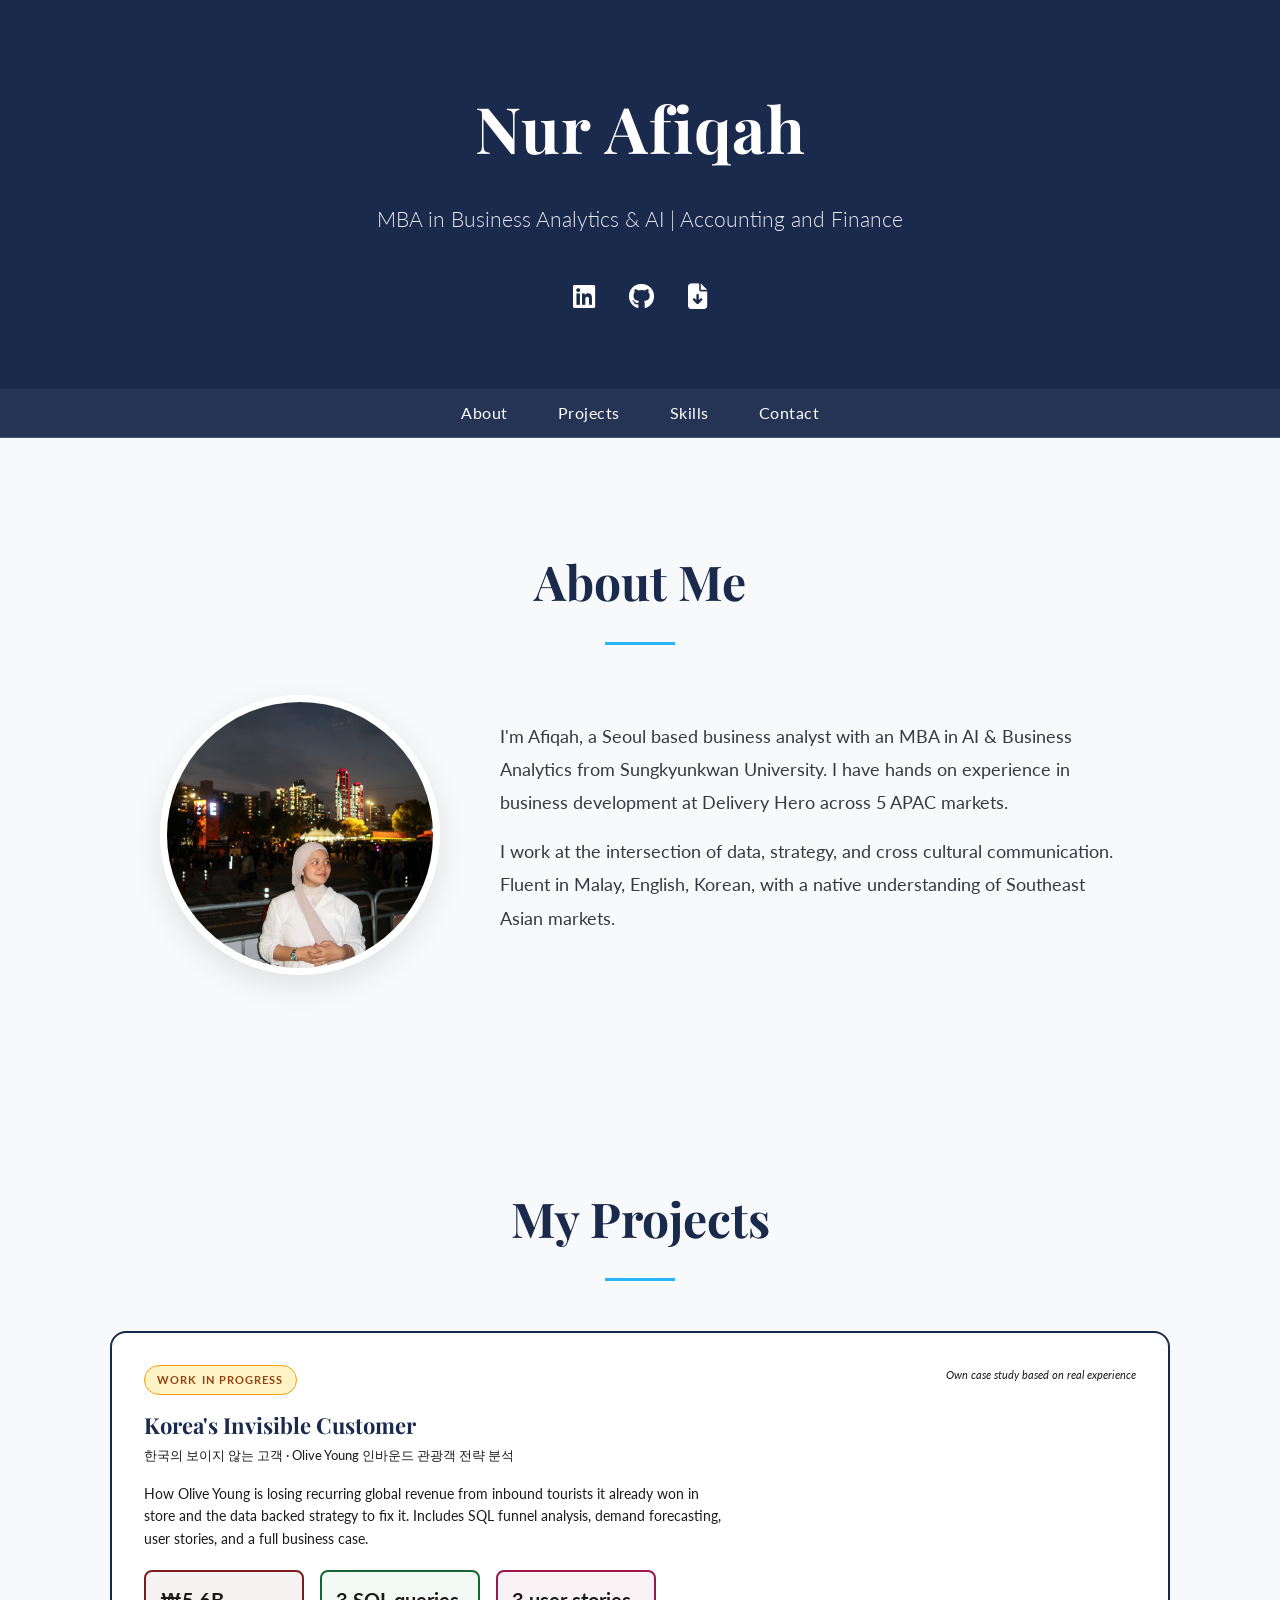
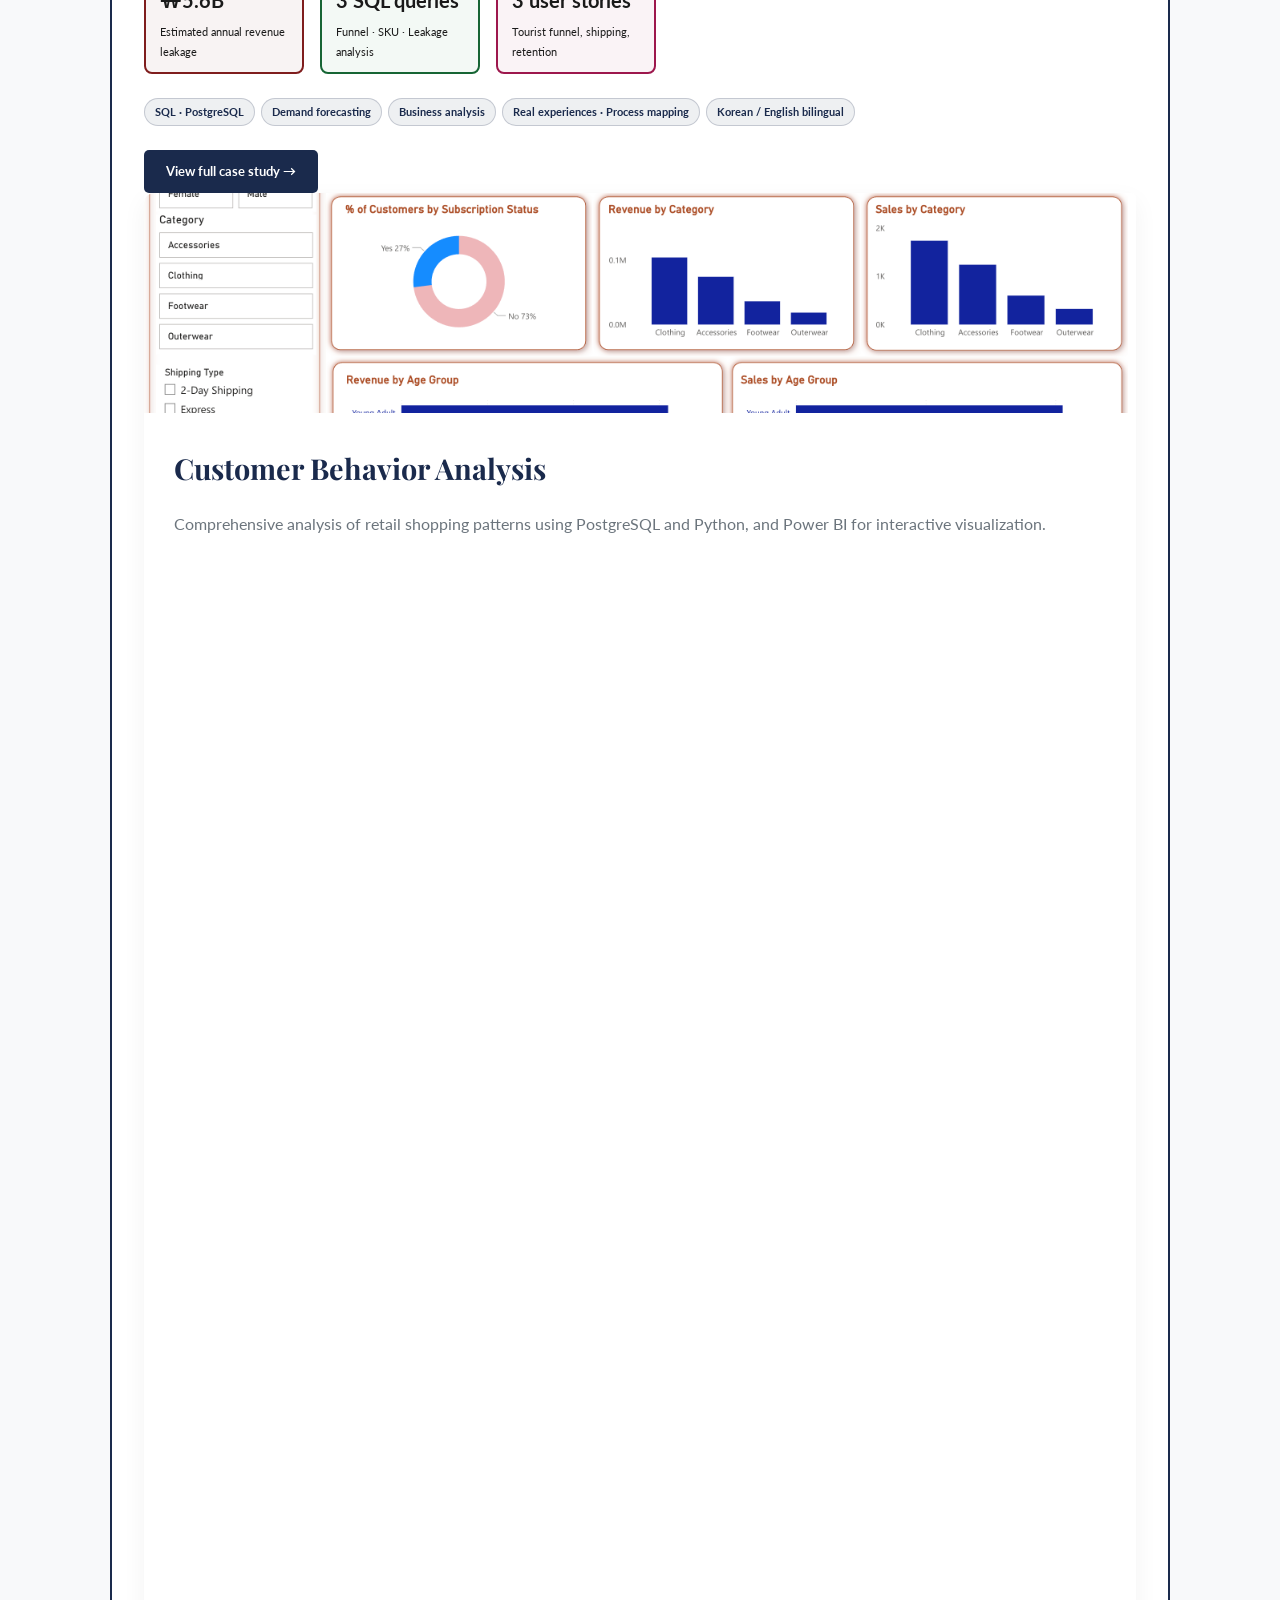
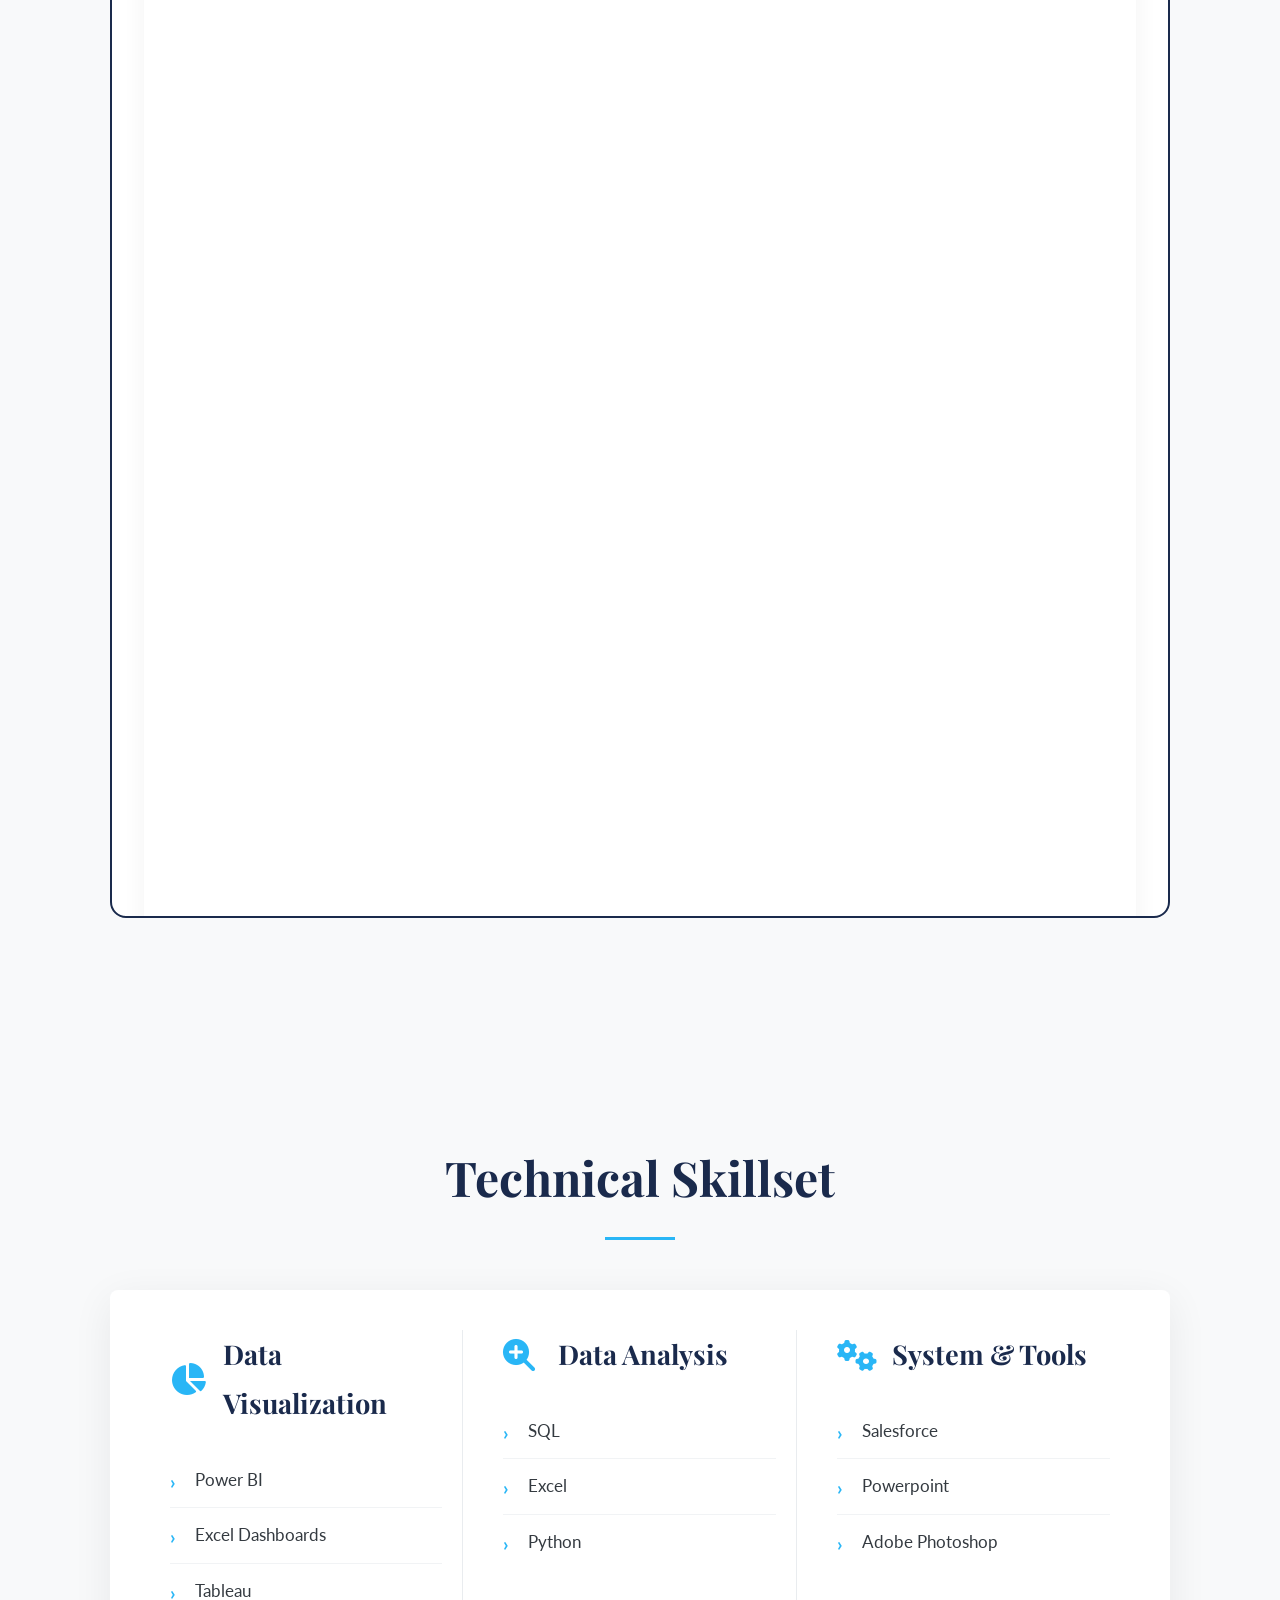
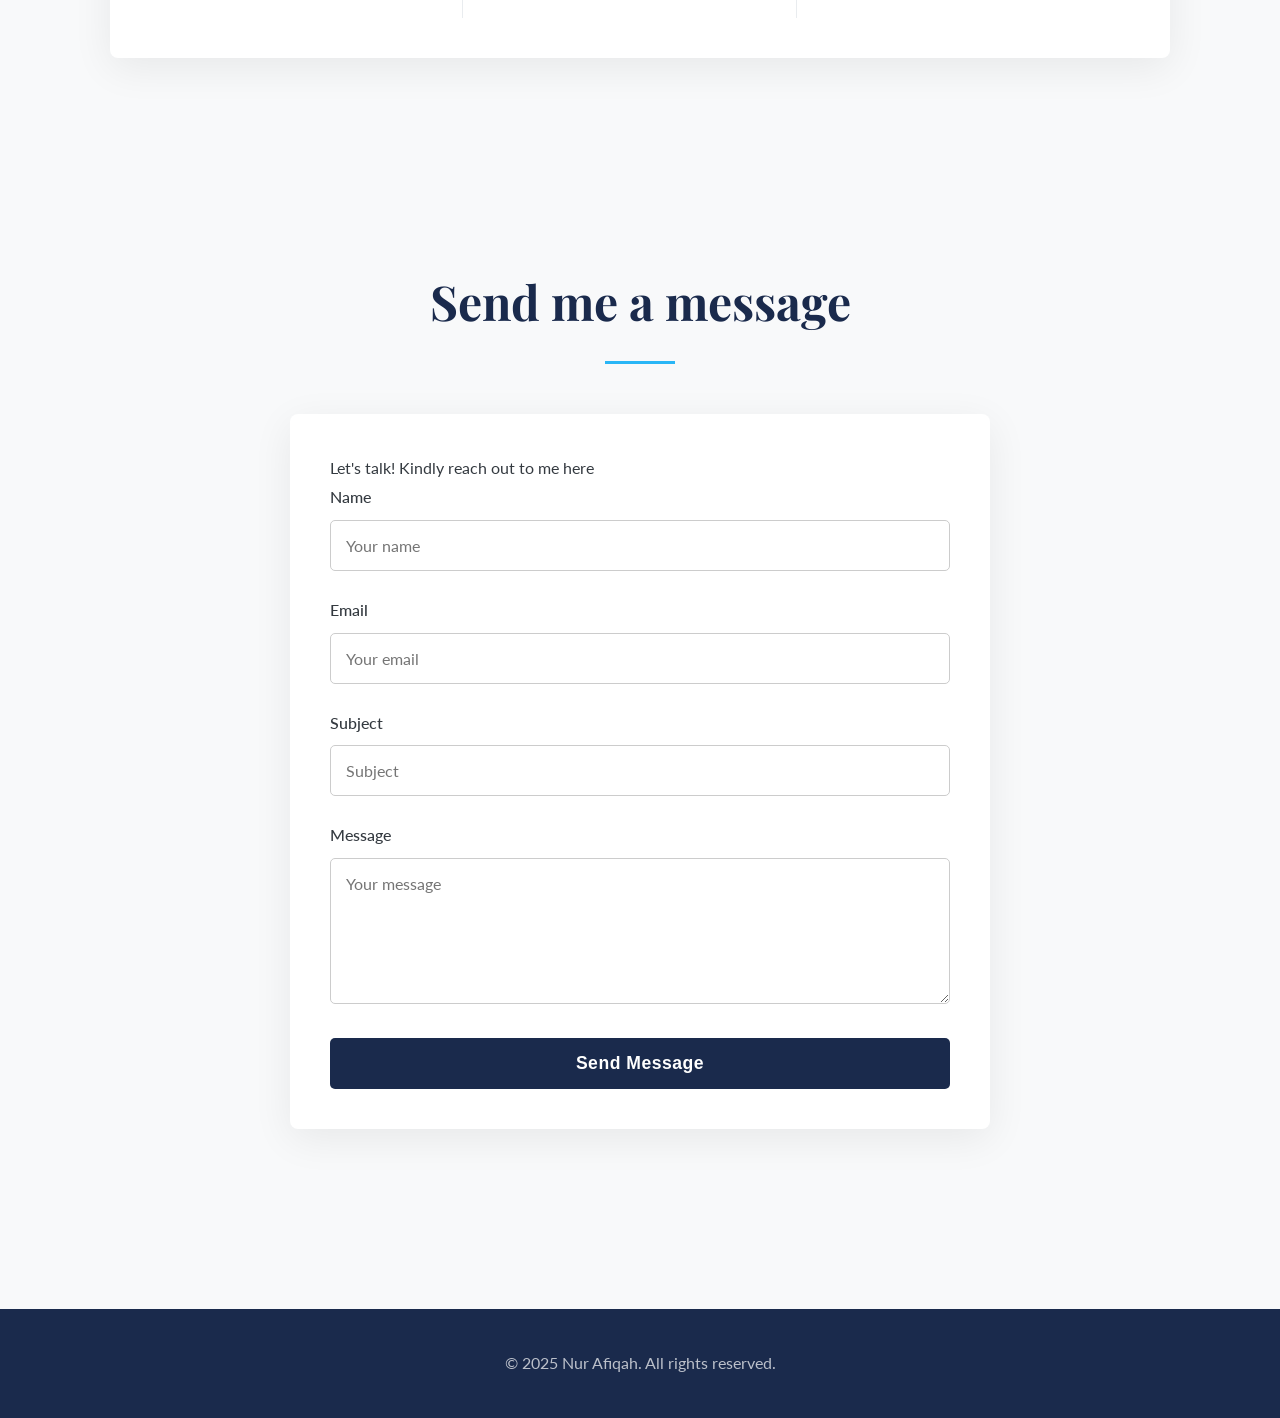
==== index.html @ 9fc5a175 "Update index.html" ====
<!DOCTYPE html>
<html lang="en">
<head>
    <meta charset="UTF-8">
    <meta name="viewport" content="width=device-width, initial-scale=1.0">
    
    <!--💡UPDATE: Change the title to your name-->
    <title>Nur Afiqah | Business Analytics & AI Portfolio </title>
      
    <!--💡UPDATE: Add your favicon here. You can generate one at realfavicongenerator.net-->
    <link rel="icon" type="image/png" href="/favicon-32x32.png">
    <link rel="apple-touch-icon" href="/favicon-32x32.png">

    
    <!-- Google Fonts for Elegant Typography -->
    <link rel="preconnect" href="https://fonts.googleapis.com">
    <link rel="preconnect" href="https://fonts.gstatic.com" crossorigin>
    <link href="https://fonts.googleapis.com/css2?family=Lato:wght@300;400;700&family=Playfair+Display:wght@500;700&display=swap" rel="stylesheet">
    
    <!-- Font Awesome for Icons -->
    <link rel="stylesheet" href="https://cdnjs.cloudflare.com/ajax/libs/font-awesome/6.4.2/css/all.min.css">
    
    <!-- Your Stylesheet -->
    <link rel="stylesheet" href="assets/css/style.css">
</head>
<body>

<!-- HEADER SECTION -->
<header>
    <div class="container">
        <!--💡UPDATE: Change to your name and title-->
        <h1>Nur Afiqah</h1>
        <p>MBA in Business Analytics & AI | Accounting and Finance </p>
        <div class="social-links">
            <!--💡UPDATE: Add your social media links and CV file-->
            <a href="https://www.linkedin.com/in/nurr-afiqahh/" target="_blank" title="LinkedIn"><i class="fab fa-linkedin"></i></a>
            <a href="https://github.com/nafiqahwork" target="_blank" title="GitHub"><i class="fab fa-github"></i></a>
            <a href="assets/Resume_Nur_Afiqah.pdf" download title="Download CV"><i class="fas fa-file-arrow-down"></i></a>
        </div>
    </div>
</header>

<!-- NAVIGATION -->
<nav>
    <div class="container">
        <ul>
            <li><a href="#about">About</a></li>
            <li><a href="#projects">Projects</a></li>
            <li><a href="#skills">Skills</a></li>
            <li><a href="#contact">Contact</a></li>
        </ul>
    </div>
</nav>

<!-- ABOUT SECTION -->
<section id="about" class="section">
    <div class="container">
        <h2>About Me</h2>
        <div class="about-content">
            <!--💡UPDATE: Change the image to your own profile photo in assets/images/-->
            <img src="assets/images/IMG_7593.JPG" alt="Nur Afiqah" class="profile-photo">
            <div class="about-text">
                <!--💡UPDATE: Write your own 'About Me' text here-->
                <p>I'm Afiqah, a Seoul based business analyst with an MBA in AI & Business Analytics from Sungkyunkwan University. I have hands on experience in business development at Delivery Hero across 5 APAC markets.</p>
<p style="margin-top:0.75rem">I work at the intersection of data, strategy, and cross cultural communication. Fluent in Malay, English, Korean, with a native understanding of Southeast Asian markets.</p>
            </div>
        </div>
    </div>
</section>

<!-- PROJECTS SECTION -->
<section id="projects" class="section">
    <div class="container">
        <h2>My Projects</h2>
        <div class="projects-grid">

      <!-- FEATURED CASE STUDY -->
<div style="grid-column:1/-1;background:#ffffff;border-radius:16px;padding:2rem;margin-bottom:1rem;border:2px solid #1A2A4C;position:relative;overflow:hidden">
  <div style="display:flex;align-items:flex-start;justify-content:space-between;margin-bottom:1rem;flex-wrap:wrap;gap:8px">
    <div style="display:inline-block;font-size:11px;font-weight:700;letter-spacing:.1em;color:#92400e;background:#fef3c7;border:1px solid #f59e0b;padding:4px 12px;border-radius:20px">WORK IN PROGRESS</div>
    <div style="font-size:11px;color:#1a1a1a;font-style:italic">Own case study based on real experience</div>
  </div>
  <h3 style="font-size:22px;font-weight:700;color:#1A2A4C;margin-bottom:4px;line-height:1.3;font-family:'Playfair Display',serif">Korea's Invisible Customer</h3>
  <p style="font-size:13px;color:#1a1a1a;margin-bottom:1rem">한국의 보이지 않는 고객 · Olive Young 인바운드 관광객 전략 분석</p>
  <p style="font-size:14px;color:#1a1a1a;line-height:1.6;margin-bottom:1.25rem;max-width:580px">How Olive Young is losing recurring global revenue from inbound tourists it already won in store and the data backed strategy to fix it. Includes SQL funnel analysis, demand forecasting, user stories, and a full business case.</p>
  <div style="display:grid;grid-template-columns:repeat(3,160px);gap:1rem;margin-bottom:1.5rem">
    <div style="border:2px solid #7f1d1d;border-radius:8px;padding:10px 14px;background:rgba(127,29,29,0.05)">
      <div style="font-size:20px;font-weight:700;color:#1a1a1a">₩5.6B</div>
      <div style="font-size:11px;color:#1a1a1a;margin-top:4px">Estimated annual revenue leakage</div>
    </div>
    <div style="border:2px solid #166534;border-radius:8px;padding:10px 14px;background:rgba(21,128,61,0.05)">
      <div style="font-size:20px;font-weight:700;color:#1a1a1a">3 SQL queries</div>
      <div style="font-size:11px;color:#1a1a1a;margin-top:4px">Funnel · SKU · Leakage analysis</div>
    </div>
    <div style="border:2px solid #9d174d;border-radius:8px;padding:10px 14px;background:rgba(157,23,77,0.05)">
      <div style="font-size:20px;font-weight:700;color:#1a1a1a">3 user stories</div>
      <div style="font-size:11px;color:#1a1a1a;margin-top:4px">Tourist funnel, shipping, retention</div>
    </div>
  </div>
  <div style="display:flex;flex-wrap:wrap;gap:6px;margin-bottom:1.5rem">
    <span style="font-size:11px;padding:3px 10px;border-radius:20px;background:rgba(26,42,76,.07);color:#1A2A4C;border:1px solid rgba(26,42,76,.2);font-weight:700">SQL · PostgreSQL</span>
    <span style="font-size:11px;padding:3px 10px;border-radius:20px;background:rgba(26,42,76,.07);color:#1A2A4C;border:1px solid rgba(26,42,76,.2);font-weight:700">Demand forecasting</span>
    <span style="font-size:11px;padding:3px 10px;border-radius:20px;background:rgba(26,42,76,.07);color:#1A2A4C;border:1px solid rgba(26,42,76,.2);font-weight:700">Business analysis</span>
    <span style="font-size:11px;padding:3px 10px;border-radius:20px;background:rgba(26,42,76,.07);color:#1A2A4C;border:1px solid rgba(26,42,76,.2);font-weight:700">Real experiences · Process mapping</span>
    <span style="font-size:11px;padding:3px 10px;border-radius:20px;background:rgba(26,42,76,.07);color:#1A2A4C;border:1px solid rgba(26,42,76,.2);font-weight:700">Korean / English bilingual</span>
  </div>
<a href="/oliveyoung" style="display:inline-flex;align-items:center;gap:6px;background:#1A2A4C;color:white;font-size:13px;font-weight:700;padding:10px 22px;border-radius:5px;text-decoration:none;font-family:'Lato',sans-serif;cursor:pointer;">View full case study →</a>
    <!-- END FEATURED CASE STUDY -->
    
            <!--💡UPDATE: Replace this with your own project. Add as many as you like!-->
            <!-- Project 1 -->
          <div class="project-card">
    <img src="assets/images/Customer Behavior Dashboard.png" alt="Customer Behavior Dashboard Preview">
    
    <div class="project-card-content">
        <h3>Customer Behavior Analysis</h3>
        <p>Comprehensive analysis of retail shopping patterns using PostgreSQL and Python, and Power BI for interactive visualization.</p>
        
        <div class="project-buttons">
            <a href="https://github.com/nafiqahwork/Understanding-Customer-Behaviour-.git" target="_blank" class="btn">Documentation</a>
            <a href="https://app.powerbi.com/view?r=eyJrIjoiOTI3MTNlYjQtZGI2My00OGU4LTllNTktOTM4MTkzZjEzNjhhIiwidCI6Ijg4ZDQ0NWU1LWU5YjAtNGNkMy04MTVmLTQwZjhhMzAwOWI0MiIsImMiOjEwfQ%3D%3D" target="_blank" class= "btn btn-secondary">View Dashboard</a>
        </div>
    </div>
</div>
            <!-- Project 2 -->
            <div class="project-card">
    <img src="assets/images/RenewableEnergy.png" alt="Renewable Energy Consumption Analysis Preview">
    
    <div class="project-card-content">
        <h3>Renewable Energy Consumption Analysis (USA)</h3>
        <p>(Power BI / Time-Series Analysis)</p>
        
        <div class="project-buttons">
            <a href="https://github.com/nafiqahwork/Renewable-Energy-Consumption.git" target="_blank" class="btn">Documentation</a>
            <a href="https://app.powerbi.com/view?r=eyJrIjoiMTJhY2FhN2QtOTc5ZC00ZGFmLWJhZTgtNDA0NjA2YTUwMmVkIiwidCI6Ijg4ZDQ0NWU1LWU5YjAtNGNkMy04MTVmLTQwZjhhMzAwOWI0MiIsImMiOjEwfQ%3D%3D" target="_blank" class= "btn btn-secondary">View Dashboard</a>
        </div>
    </div>
</div>
                
            <!-- Project 3 -->
             <div class="project-card">
                <!--💡UPDATE: Add a preview image of your project to assets/images/ -->
                <img src="assets/images/BF.png" alt="Project Business Forecasting Preview">
                <div class="project-card-content">
                    <h3>Demand Forecasting for Strategic Business Decisions</h3>
                    <p>(ARIMA/SARIMAX)</p>
                    <div class="project-buttons">
                        <!--💡UPDATE: Add link to your project's code/documentation on GitHub-->
                        <a href="https://github.com/nafiqahwork/Business-forecasting.git" target="_blank" class="btn">Documentation</a>
                        <!--💡UPDATE: Add link to your live dashboard (e.g., Power BI, Tableau Public)-->
                        <a href="https://drive.google.com/file/d/1JcSJyKmfzwOgvcyCx2N3O-W1TP7dUn0F/view?usp=share_link" target="_blank" class="btn btn-secondary">View Dashboard</a>
                    </div>
                </div>
            </div>

            <!-- Project 4 -->
            <div class="project-card">
                <img src="assets/images/AI ML Taxi.png" alt="Project AIML NYC Taxi Preview">
                <div class="project-card-content">
                    <h3>AI-Driven Congestion Pricing Analysis for NYC Taxi System</h3>
                    <p>Built machine learning models to analyze NYC taxi trip data and design dynamic congestion surcharge policies using Python, Scikit-learn, and clustering techniques</p>
                    <div class="project-buttons">
                        <a href="https://github.com/nafiqahwork/AI-solution-for-NYC-Taxi-Decision-Framework.git" target="_blank" class="btn">Documentation</a>
                        <a href="https://colab.research.google.com/drive/1_mfcKAX3jCiQFtGrkt9GJlKp9XXo-23o?usp=share_link" target="_blank" class="btn btn-secondary">View Dashboard</a>
                    </div>
                </div>
            </div>

            <!-- Project 5 -->
            <div class="project-card">
                <img src="assets/images/Global Transactions.png" alt="Project E-Commerce Transaction Preview">
                <div class="project-card-content">
                    <h3>Global E-Commerce Transaction Analysis</h3>
                    <p>Analyzed data to identify revenue leakage, sales trends, and product profitability using Python and SQL</p>
                    <div class="project-buttons">
                        <a href="https://github.com/nafiqahwork/Retail-Data-Project.git" target="_blank" class="btn">Documentation</a>
                        <a href="https://drive.google.com/file/d/13-FQVC4cneCCB56Gt06A6M1Y3qcCjPHU/view?usp=sharing" target="_blank" class="btn btn-secondary">View Dashboard</a>
                    </div>
                </div>
            </div>


                    </div> <!-- closes projects-grid -->
    </div> <!-- closes container -->
</section>


<!-- SKILLS SECTION -->
<section id="skills" class="section">
    <div class="container">
        <h2>Technical Skillset</h2>
        <div class="skills-table">
            
            <!--💡UPDATE: Customize your skills in each category-->
            <!-- Column 1: Data Visualization -->
            <div class="skill-column">
                <div class="skill-header">
                    <i class="fas fa-chart-pie"></i>
                    <h3>Data Visualization</h3>
                </div>
                <ul class="skill-list">
                    <li>Power BI</li>
                    <li>Excel Dashboards</li>
                    <li>Tableau</li>
                </ul>
            </div>

            <!-- Column 2: Data Analysis -->
            <div class="skill-column">
                <div class="skill-header">
                    <i class="fas fa-search-plus"></i>
                    <h3>Data Analysis</h3>
                </div>
                <ul class="skill-list">
                    <li>SQL</li>
                    <li>Excel</li>
                    <li>Python</li> 
              </ul>
            </div>

            <!-- Column 3: Data Modeling & ETL -->
            <div class="skill-column">
                <div class="skill-header">
                    <i class="fas fa-cogs"></i>
                    <h3>System & Tools</h3>
                </div>
                <ul class="skill-list">
                    <li>Salesforce</li>
                    <li>Powerpoint</li>
                    <li>Adobe Photoshop</li>
                </ul>
            </div>

        </div>
    </div>
</section>

<!-- CONTACT FORM SECTION -->
<section id="contact" class="section">
    <div class="container">
        <h2>Send me a message</h2>
        
        <!--💡UPDATE: Go to formsubmit.co and replace the email with your own-->
        <form action="https://formsubmit.co/your-email@example.com" method="POST" class="contact-form">
            <p> Let's talk! Kindly reach out to me here</p>

            <!-- Form Fields -->
            <div class="form-group">
                <label for="name">Name</label>
                <input type="text" name="name" id="name" placeholder="Your name" required>
            </div>
            <div class="form-group">
                <label for="email">Email</label>
                <input type="email" name="email" id="email" placeholder="Your email" required>
            </div>
            <div class="form-group">
                <label for="subject">Subject</label>
                <input type="text" name="subject" id="subject" placeholder="Subject" required>
            </div>
            <div class="form-group">
                <label for="message">Message</label>
                <textarea name="message" id="message" rows="6" placeholder="Your message" required></textarea>
            </div>
            
            <!-- Submit Button -->
            <button type="submit" class="btn">Send Message</button>

        </form>
    </div>
</section>

<!-- FOOTER -->
<footer>
    <div class="container">
        <!--💡UPDATE: Change the year and your name-->
        <p>&copy; 2025 Nur Afiqah. All rights reserved.</p>
    </div>
</footer>

<script src="assets/js/main.js"></script>

</body>
</html>
---- assets/css/style.css ----
/* --- 1. Variables (Modern Tech Palette) --- */
:root {
    /* This template uses a professional "Modern Tech" color scheme. */
    --primary-color: #1A2A4C;   /* Midnight Blue */
    --secondary-color: #3D5A80; /* Slate Blue */
    --accent-color: #29B6F6;    /* Vivid Sky Blue */

    /* --- Shared Variables (These usually don't need to change) --- */
    --light-bg-color: #F8F9FA;
    --white-color: #ffffff;
    --dark-text-color: #343A40;
    --light-text-color: #6c757d;
    --card-bg-color: #ffffff;
    
    /* Fonts */
    --font-heading: 'Playfair Display', serif;
    --font-body: 'Lato', sans-serif;
}

/* --- 2. Base & Reset Styles --- */
* {
    margin: 0;
    padding: 0;
    box-sizing: border-box;
}

html {
    scroll-behavior: smooth;
}

body {
    font-family: var(--font-body);
    font-weight: 400;
    line-height: 1.8;
    background-color: var(--light-bg-color);
    color: var(--dark-text-color);
}

.container {
    width: 90%;
    max-width: 1100px;
    margin: 0 auto;
    padding: 0 20px;
}

a {
    text-decoration: none;
    color: var(--accent-color);
    transition: all 0.3s ease-in-out;
}

a:hover {
    opacity: 0.8;
}

img {
    max-width: 100%;
    height: auto;
}

/* --- 3. Header --- */
header {
    background: var(--primary-color);
    color: var(--white-color);
    padding: 70px 0;
    text-align: center;
}

header h1 {
    font-family: var(--font-heading);
    font-size: 4rem;
    font-weight: 700;
    margin-bottom: 15px;
    letter-spacing: 1px;
}

header p {
    font-size: 1.3rem;
    font-weight: 300;
    opacity: 0.9;
    margin-bottom: 35px;
}

/* --- 3.5 Social Icons --- */
.social-links a {
    color: var(--white-color);
    font-size: 1.6rem;
    margin: 0 15px;
    transition: transform 0.3s ease, color 0.3s ease;
    display: inline-block;
}

.social-links a:hover {
    color: var(--accent-color);
    transform: translateY(-3px);
}

/* --- 4. Navigation --- */
nav {
    background-color: rgba(26, 42, 76, 0.95); /* Adjusted for new primary color */
    backdrop-filter: blur(5px);
    position: sticky;
    top: 0;
    z-index: 1000;
    border-bottom: 1px solid var(--secondary-color);
}

nav ul {
    display: flex;
    justify-content: center;
    list-style: none;
    padding: 10px 0;
}

nav ul li a {
    color: var(--white-color);
    font-weight: 400;
    padding: 15px 25px;
    font-size: 1rem;
    letter-spacing: 0.5px;
    position: relative;
}

nav ul li a::after {
    content: '';
    position: absolute;
    bottom: 10px;
    left: 50%;
    transform: translateX(-50%);
    width: 0;
    height: 2px;
    background-color: var(--accent-color);
    transition: width 0.4s ease;
}

nav ul li a:hover::after {
    width: 50%;
}

/* --- 5. Sections --- */
.section {
    padding: 100px 0;
}

.section h2 {
    text-align: center;
    font-family: var(--font-heading);
    font-size: 3rem;
    font-weight: 700;
    margin-bottom: 70px;
    position: relative;
    color: var(--primary-color);
}

.section h2::after {
    content: '';
    position: absolute;
    bottom: -20px;
    left: 50%;
    transform: translateX(-50%);
    width: 70px;
    height: 3px;
    background: var(--accent-color);
}

/* --- 5.1 About Section --- */
.about-content {
    display: flex;
    align-items: center;
    gap: 60px;
    max-width: 960px;
    margin: 0 auto;
    text-align: left;
}

.profile-photo {
    width: 280px;
    height: 280px;
    border-radius: 50%;
    object-fit: cover;
    border: 7px solid var(--white-color);
    box-shadow: 0 10px 30px rgba(0, 0, 0, 0.1);
}

.about-text {
    flex: 1;
}

.about-text p {
    font-size: 1.1rem;
    margin-bottom: 15px;
    line-height: 1.9;
}

/* --- 5.5 Project Cards --- */

.projects-grid {
    display: grid;
    grid-template-columns: repeat(auto-fit, minmax(340px, 1fr));
    gap: 40px;
    align-items: stretch; /* 🔥 KEY FIX */
}
.project-card {
    display: flex;
    flex-direction: column;
    height: 100%; /* 🔥 VERY IMPORTANT */
}
.project-card {
    background: var(--card-bg-color);
    border-radius: 5px;
    overflow: hidden;
    box-shadow: 0 8px 25px rgba(0, 0, 0, 0.05);
    transition: transform 0.4s ease, box-shadow 0.4s ease;
    display: flex;
    flex-direction: column;
}

.project-card:hover {
    transform: translateY(-12px);
    box-shadow: 0 20px 40px rgba(0, 0, 0, 0.1);
}

.project-card img {
    width: 100%;
    height: 220px;
    object-fit: cover;
    border-top-left-radius: 10px;
    border-top-right-radius: 10px;
}

.project-card-content {
    padding: 30px;
    flex-grow: 1;
    display: flex;
    flex-direction: column;
}

.project-card-content h3 {
    font-family: var(--font-heading);
    font-size: 1.8rem;
    margin-bottom: 15px;
    color: var(--primary-color);
}

.project-card-content p {
    color: var(--light-text-color);
    flex-grow: 1;
    margin-bottom: 20px; /* smaller, consistent spacing */
}

.project-buttons {
    display: flex;
    gap: 15px;
    margin-top: auto;
}

.project-buttons a {
    flex: 1;
    text-align: center;
}

.btn {
    display: inline-block;
    background: var(--primary-color);
    color: var(--white-color);
    padding: 12px 20px;
    border-radius: 5px;
    font-weight: 700;
    text-align: center;
    transition: all 0.3s ease;
    flex: 1;
    letter-spacing: 0.5px;
    border: 2px solid transparent;
}

.btn:hover {
    background: var(--accent-color);
    color: var(--white-color);
    transform: translateY(-2px);
}

.btn-secondary {
    background: transparent;
    color: var(--primary-color);
    border: 2px solid var(--primary-color);
}

.btn-secondary:hover {
    background: var(--primary-color);
    color: var(--white-color);
}


/* --- 6. Tabular Skills Section --- */
#skills .container {
    max-width: 1100px;
}

.skills-table {
    display: grid;
    grid-template-columns: repeat(3, 1fr);
    gap: 20px;
    margin-top: 50px;
    background-color: var(--card-bg-color);
    padding: 40px;
    border-radius: 8px;
    box-shadow: 0 10px 40px rgba(0, 0, 0, 0.07);
}

.skill-column {
    padding: 0 20px;
}

.skill-column:not(:last-child) {
    border-right: 1px solid #e9ecef;
}

.skill-header {
    display: flex;
    align-items: center;
    margin-bottom: 25px;
}

.skill-header i {
    font-size: 2rem;
    color: var(--accent-color);
    margin-right: 15px;
    width: 40px;
}

.skill-header h3 {
    font-family: var(--font-heading);
    font-size: 1.7rem;
    color: var(--primary-color);
}

.skill-list {
    list-style: none;
    padding-left: 0;
}

.skill-list li {
    padding: 12px 0;
    font-size: 1.05rem;
    color: var(--dark-text-color);
    border-bottom: 1px solid #f1f3f5;
    position: relative;
    padding-left: 25px;
}

.skill-list li::before {
    content: '›';
    position: absolute;
    left: 0;
    top: 12px;
    color: var(--accent-color);
    font-weight: 700;
    font-size: 1.2rem;
}

.skill-list li:last-child {
    border-bottom: none;
}

/* --- 7. Contact Form --- */
#contact .container {
    max-width: 800px;
}

.contact-form {
    max-width: 700px;
    margin: 0 auto;
    background: var(--card-bg-color);
    padding: 40px;
    border-radius: 8px;
    box-shadow: 0 10px 40px rgba(0, 0, 0, 0.07);
}

.form-group {
    margin-bottom: 25px;
}

.contact-form label {
    display: block;
    margin-bottom: 8px;
    font-weight: 500;
    font-size: 1rem;
    color: var(--dark-text-color);
}

.contact-form input,
.contact-form textarea {
    width: 100%;
    padding: 15px;
    border: 1px solid #ccc;
    border-radius: 5px;
    font-family: var(--font-body);
    font-size: 1rem;
    transition: border-color 0.3s ease, box-shadow 0.3s ease;
}

.contact-form input:focus,
.contact-form textarea:focus {
    outline: none;
    border-color: var(--accent-color);
    box-shadow: 0 0 0 3px rgba(41, 182, 246, 0.25); /* Adjusted for new accent color */
}

.contact-form button.btn {
    width: 100%;
    padding: 15px;
    font-size: 1.1rem;
    font-weight: 700;
    letter-spacing: 0.5px;
    border: none;
    cursor: pointer;
}

/* --- 8. Footer --- */
footer {
    background: var(--primary-color);
    color: var(--white-color);
    text-align: center;
    padding: 40px 0;
    margin-top: 80px;
}

footer p {
    opacity: 0.7;
}

/* --- 9. Responsive Design --- */
@media (max-width: 992px) {
    .skills-table {
        grid-template-columns: 1fr 1fr;
    }
    .skill-column:nth-child(2) {
        border-right: none;
    }
}

@media (max-width: 768px) {
    header h1 {
        font-size: 2.8rem;
    }
    
    .about-content {
        flex-direction: column;
        text-align: center;
    }

    #projects .container {
        padding: 0 5px; 
    }

    .projects-grid {
        grid-template-columns: repeat(2, 1fr);
    }

    .skills-table {
        grid-template-columns: 1fr;
        padding: 20px;
        gap: 40px;
    }

    .skill-column:not(:last-child) {
        border-right: none;
        border-bottom: 1px solid #e9ecef;
        padding-bottom: 30px;
    }
}

/* --- 10. Custom Dashboard Style --- */
.dashboard-embed {
    width: 100%;
    margin: 20px 0;
    border: 1px solid #e9ecef;
    border-radius: 8px;
    overflow: hidden; /* This keeps the corners rounded */
    box-shadow: inset 0 2px 4px rgba(0,0,0,0.05);
}

.dashboard-embed iframe {
    display: block; /* Removes tiny gaps at the bottom */
}
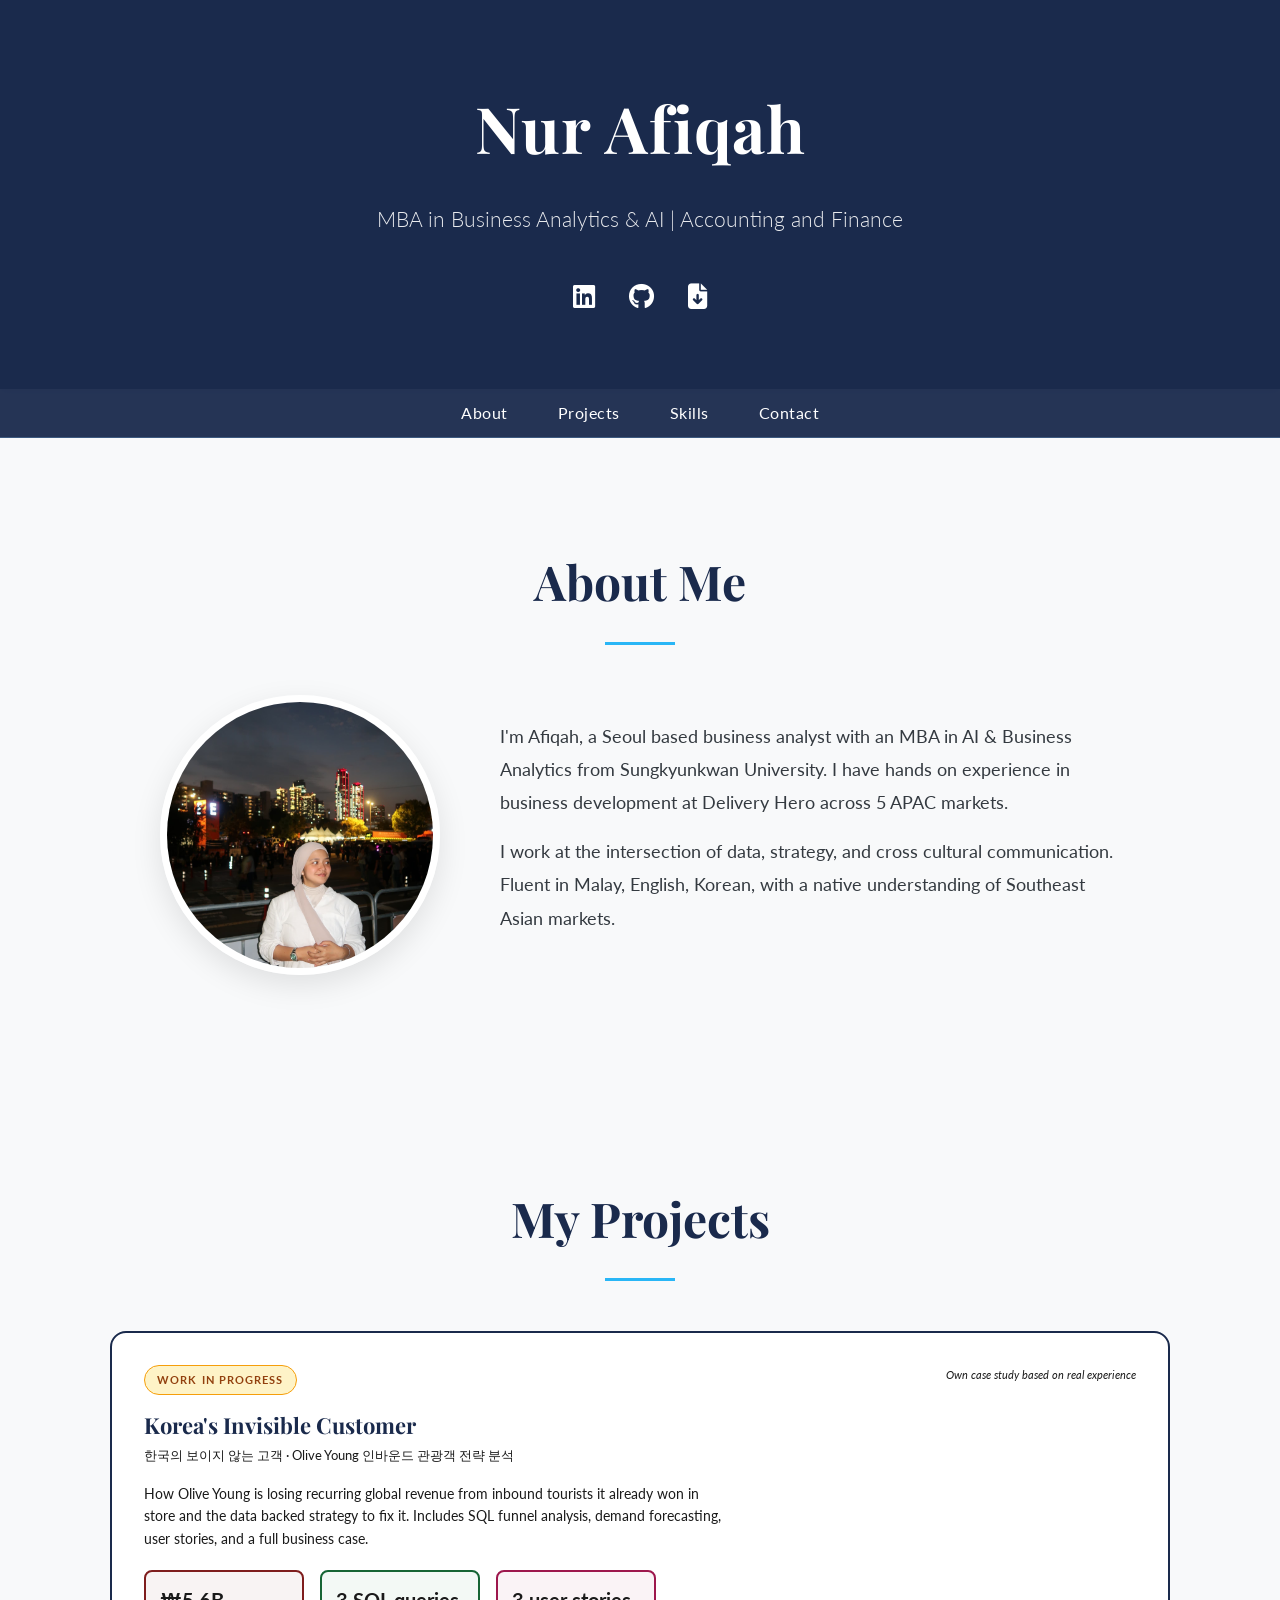
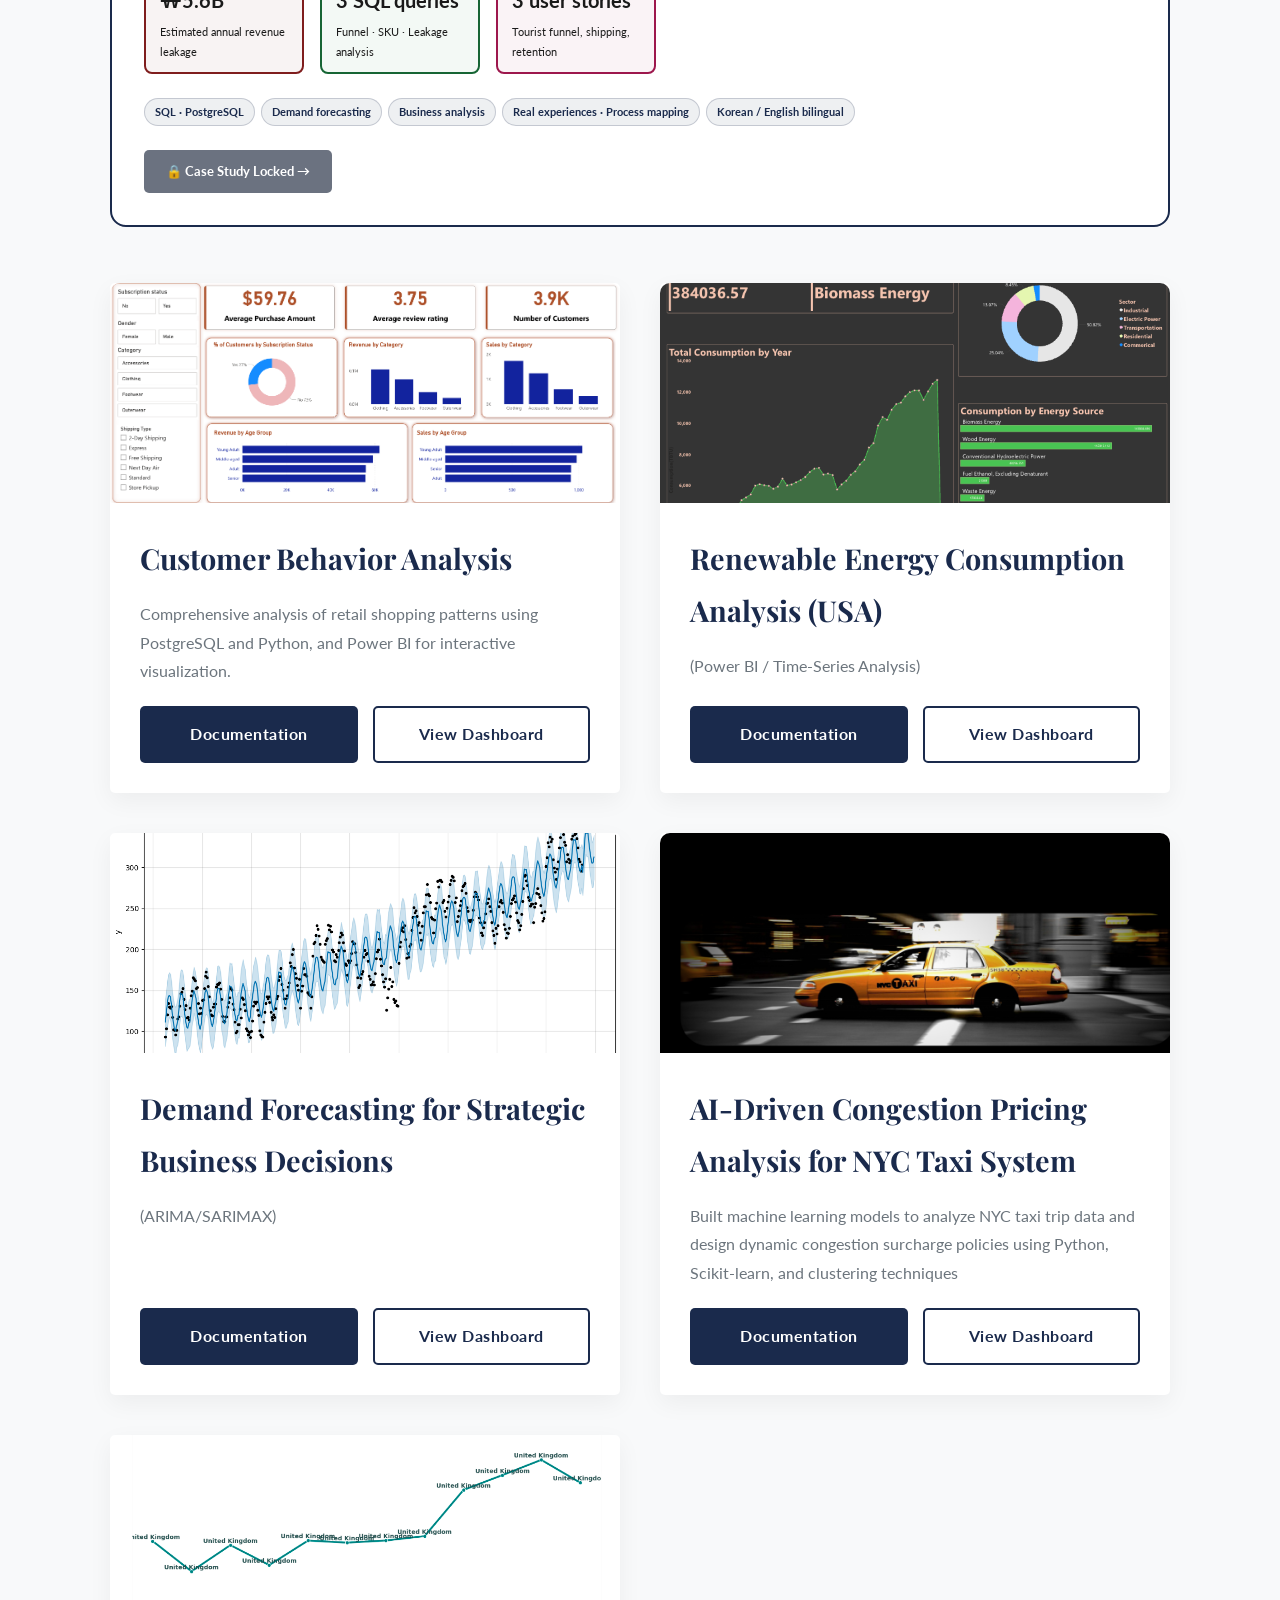
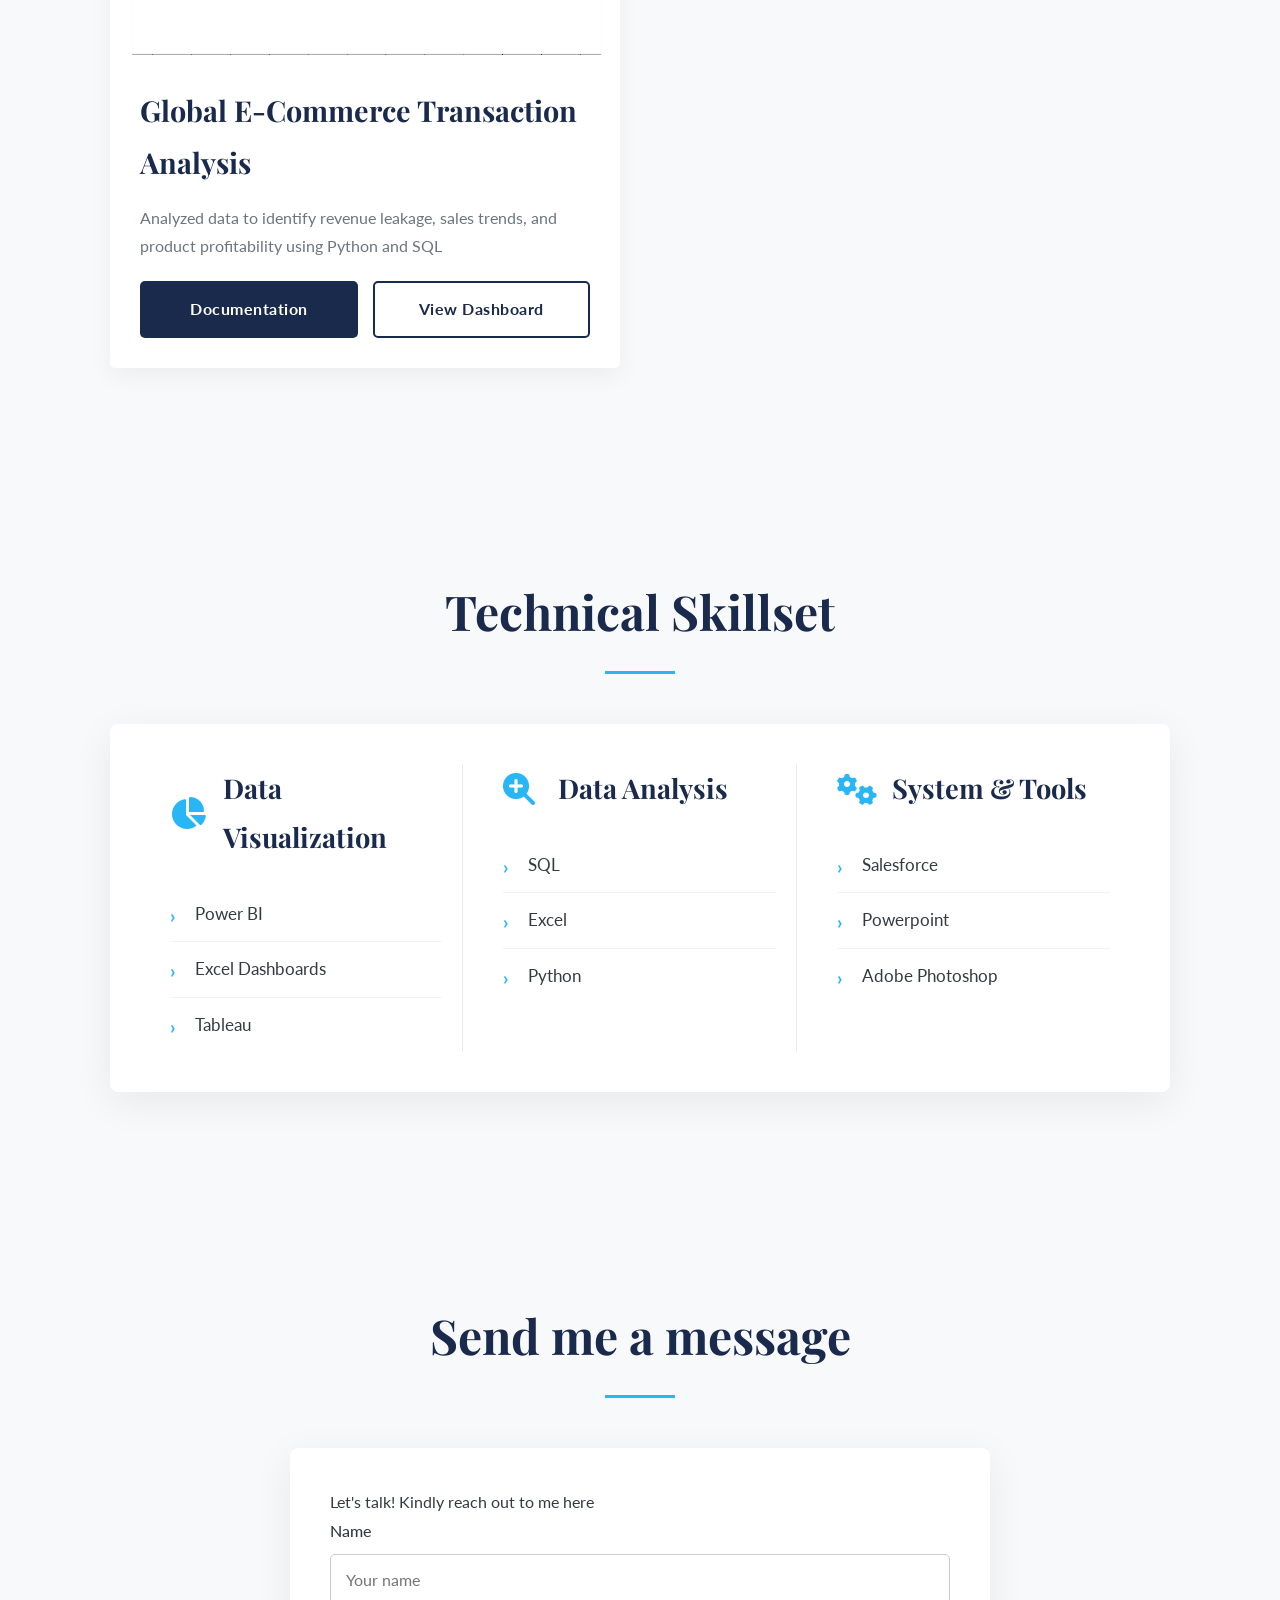
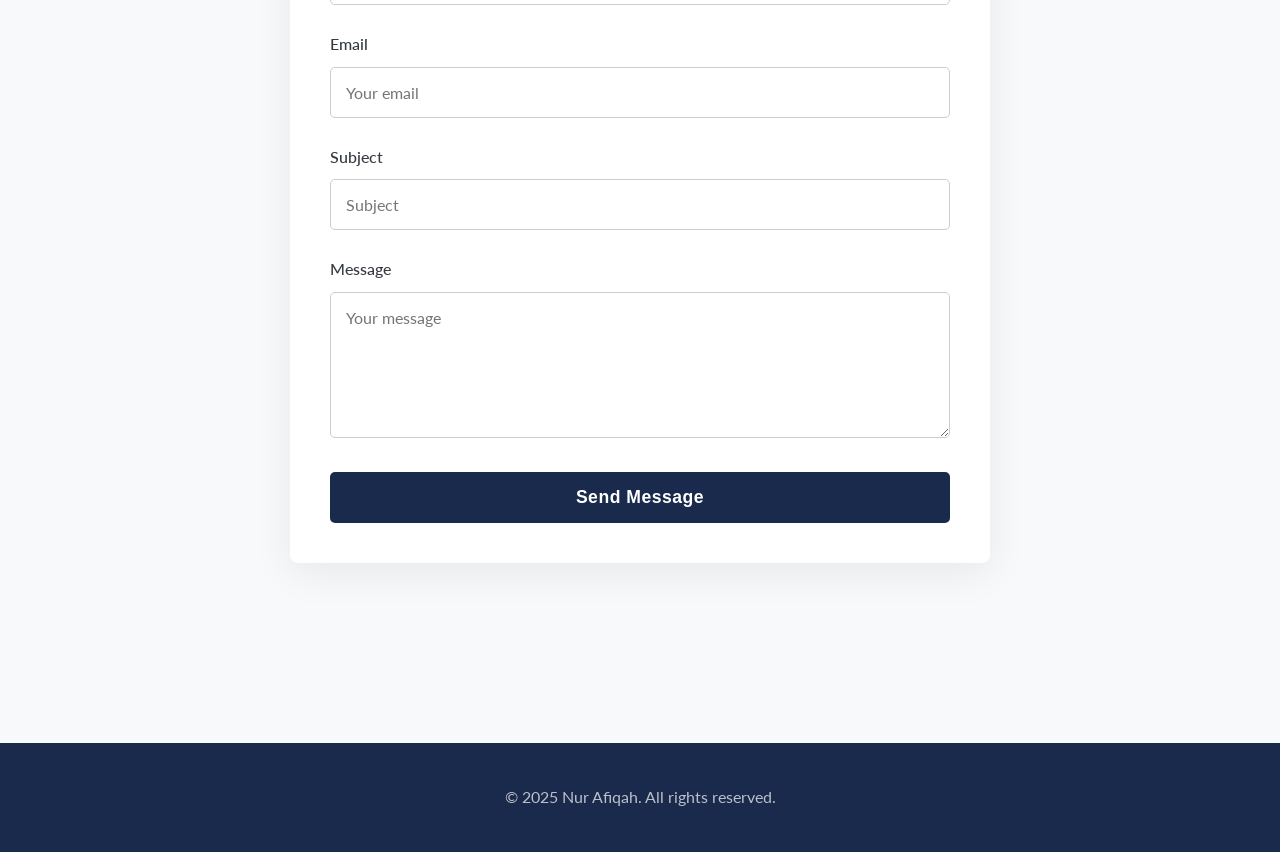
==== commit a7aaa841: "Update index.html" ====
--- a/index.html
+++ b/index.html
@@ -104,8 +104,8 @@
     <span style="font-size:11px;padding:3px 10px;border-radius:20px;background:rgba(26,42,76,.07);color:#1A2A4C;border:1px solid rgba(26,42,76,.2);font-weight:700">Real experiences · Process mapping</span>
     <span style="font-size:11px;padding:3px 10px;border-radius:20px;background:rgba(26,42,76,.07);color:#1A2A4C;border:1px solid rgba(26,42,76,.2);font-weight:700">Korean / English bilingual</span>
   </div>
-<a href="/oliveyoung" style="display:inline-flex;align-items:center;gap:6px;background:#1A2A4C;color:white;font-size:13px;font-weight:700;padding:10px 22px;border-radius:5px;text-decoration:none;font-family:'Lato',sans-serif;cursor:pointer;">View full case study →</a>
-    <!-- END FEATURED CASE STUDY -->
+<a href="javascript:void(0);" style="display:inline-flex;align-items:center;gap:6px;background:#6B7280;color:white;font-size:13px;font-weight:700;padding:10px 22px;border-radius:5px;text-decoration:none;font-family:'Lato',sans-serif;cursor:not-allowed;" title="Case study locked while work is in progress">🔒 Case Study Locked →</a></div>
+<!-- END FEATURED CASE STUDY -->   
     
             <!--💡UPDATE: Replace this with your own project. Add as many as you like!-->
             <!-- Project 1 -->
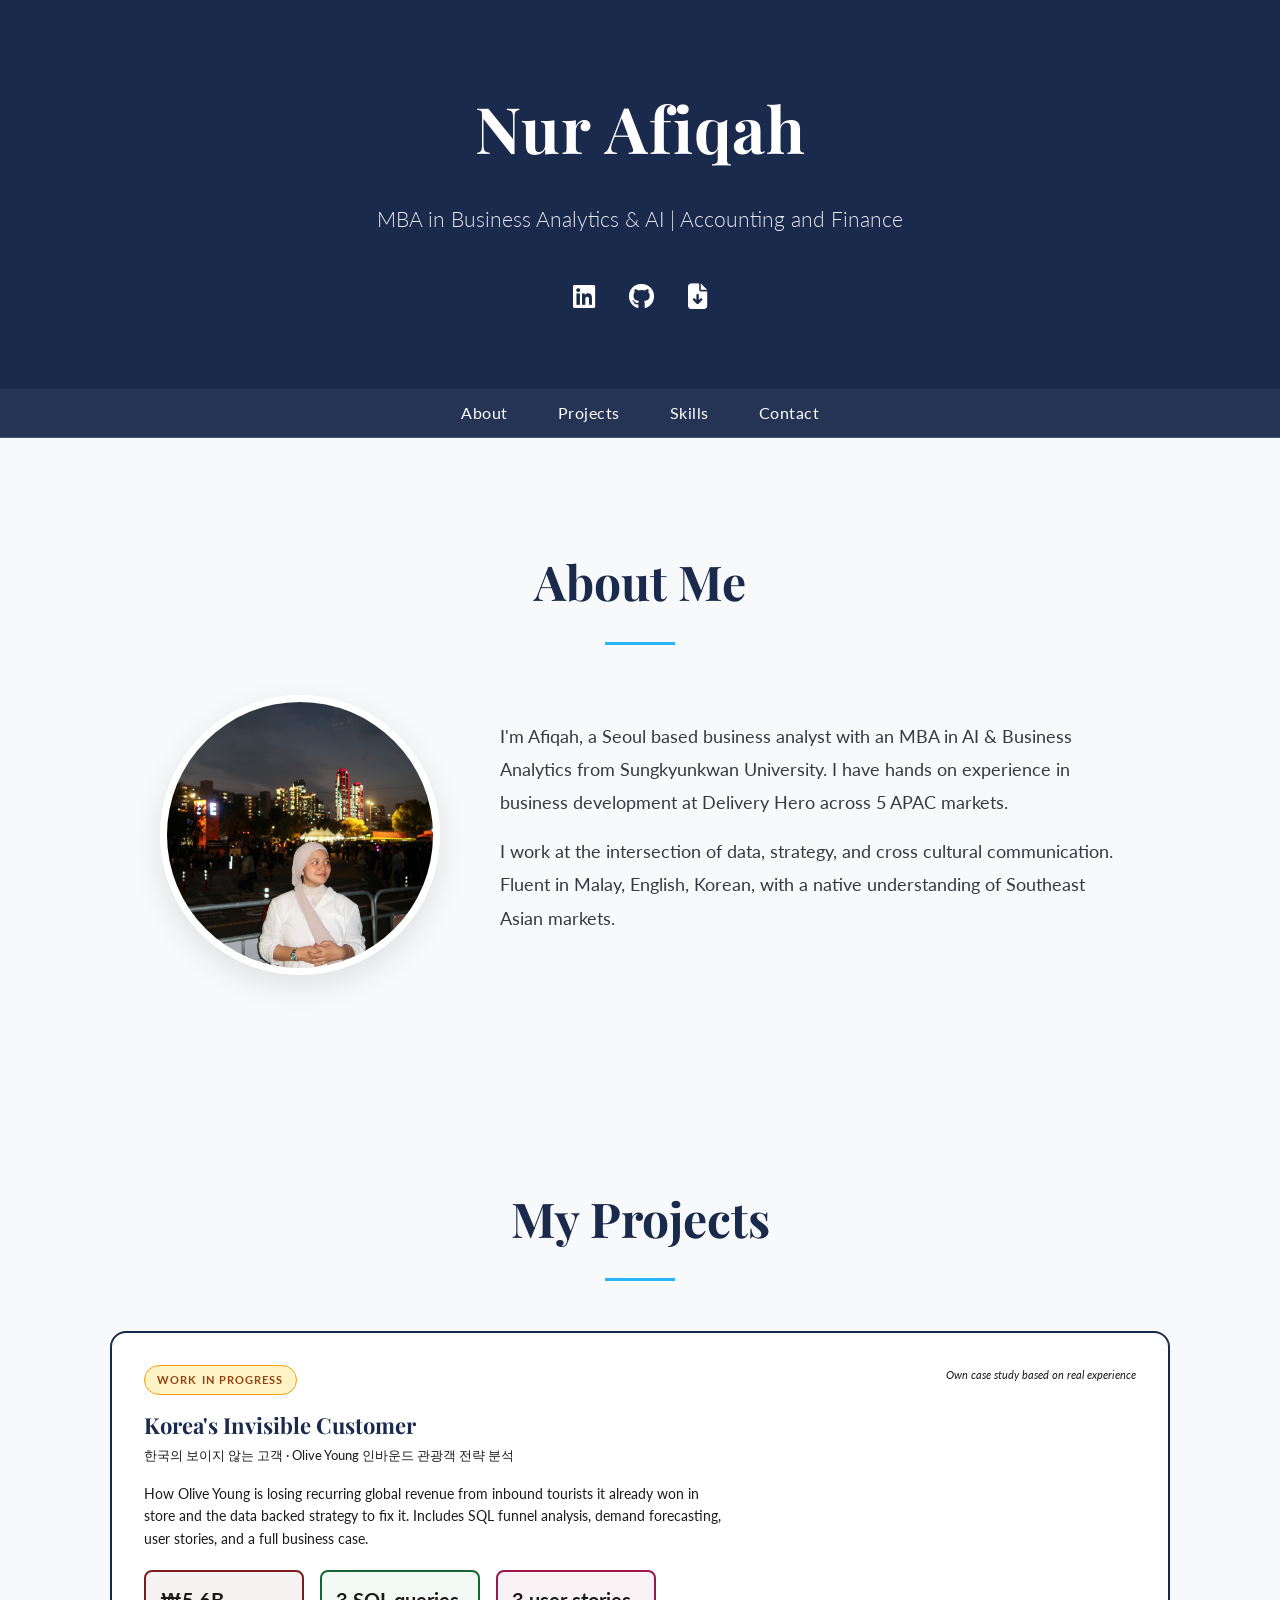
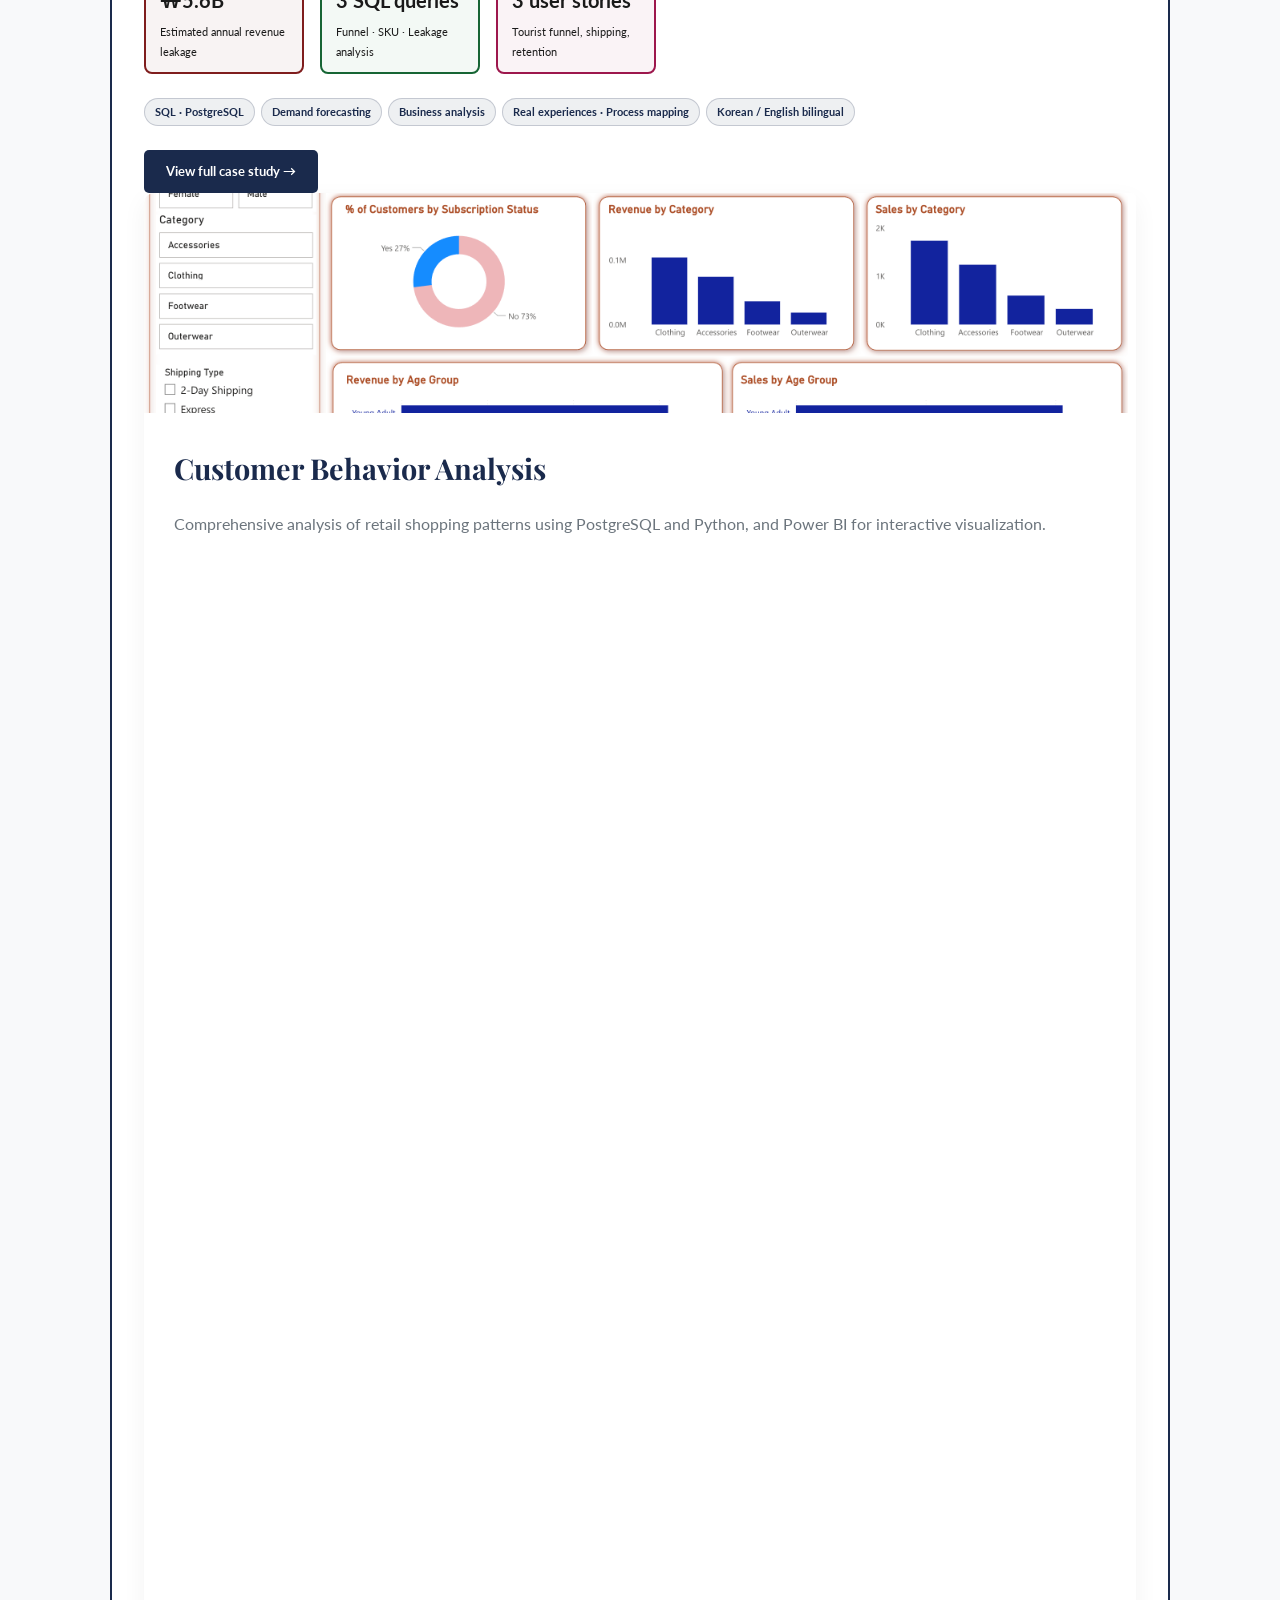
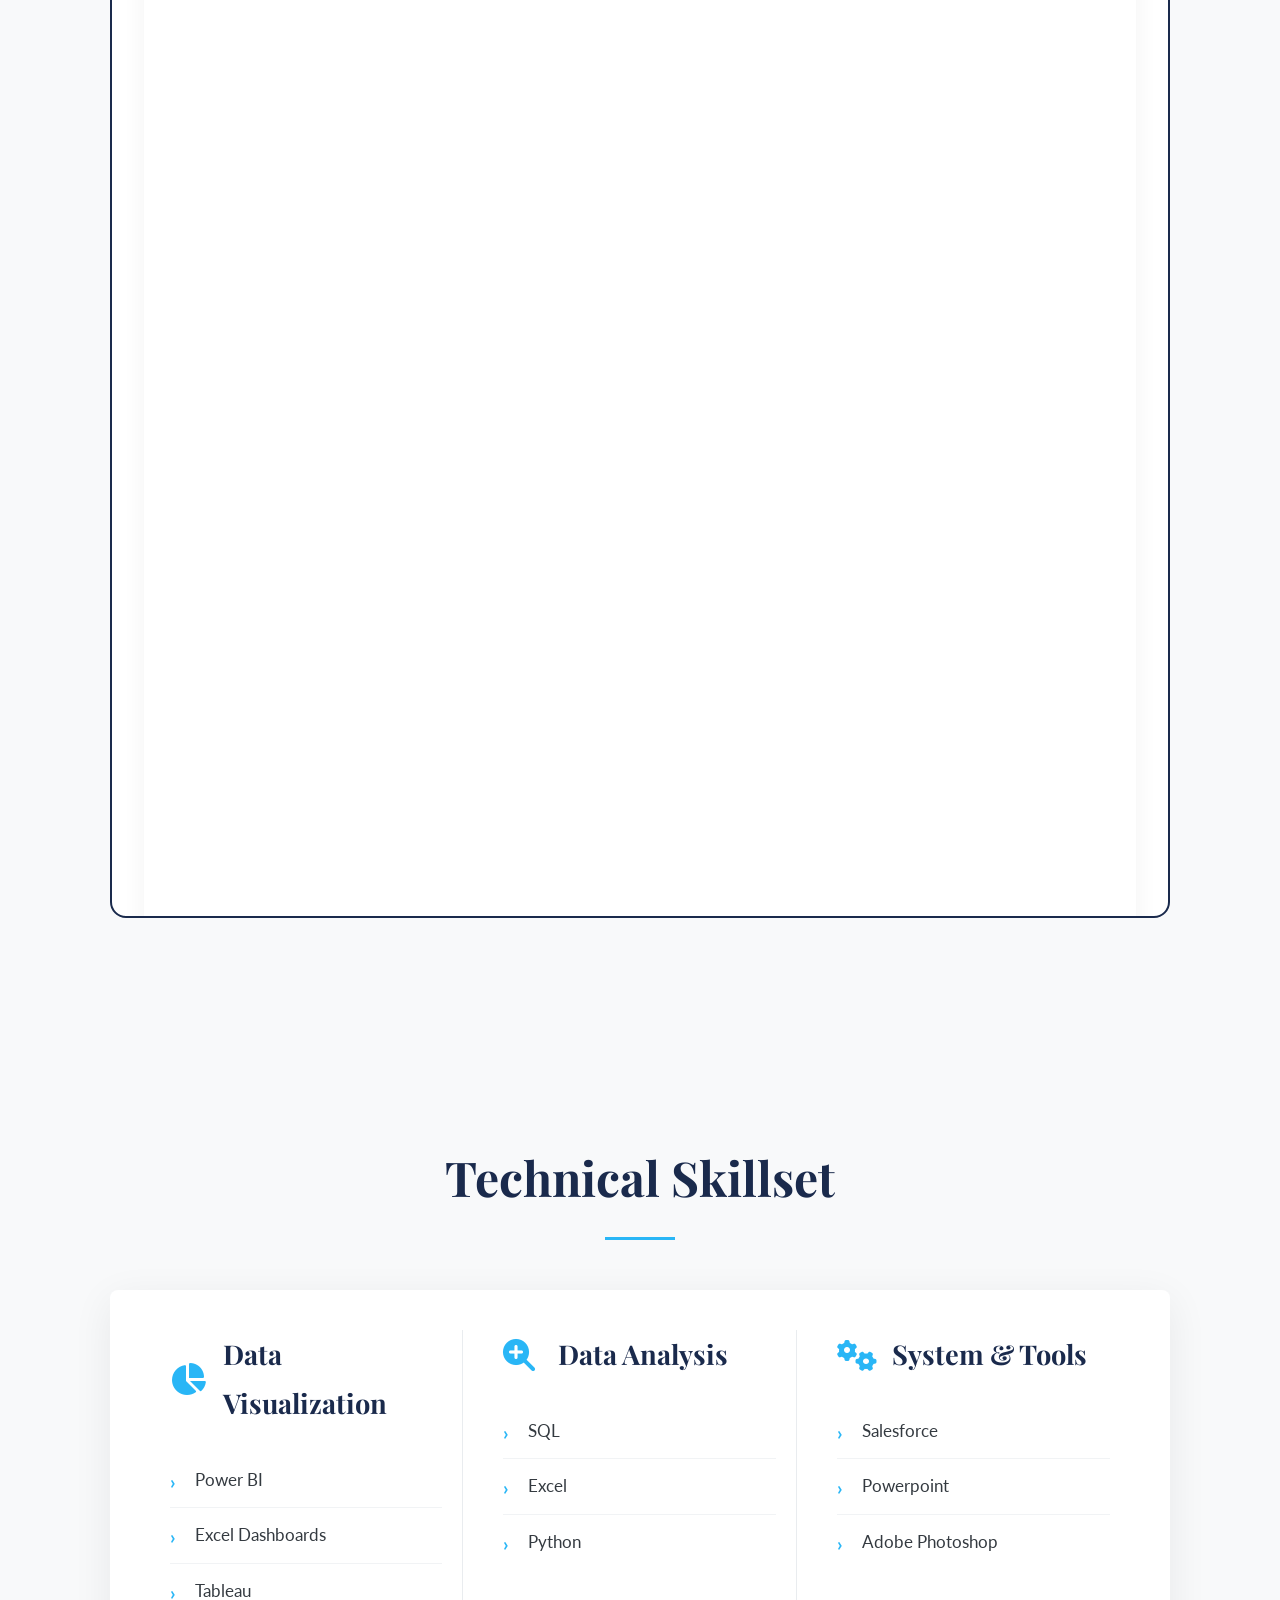
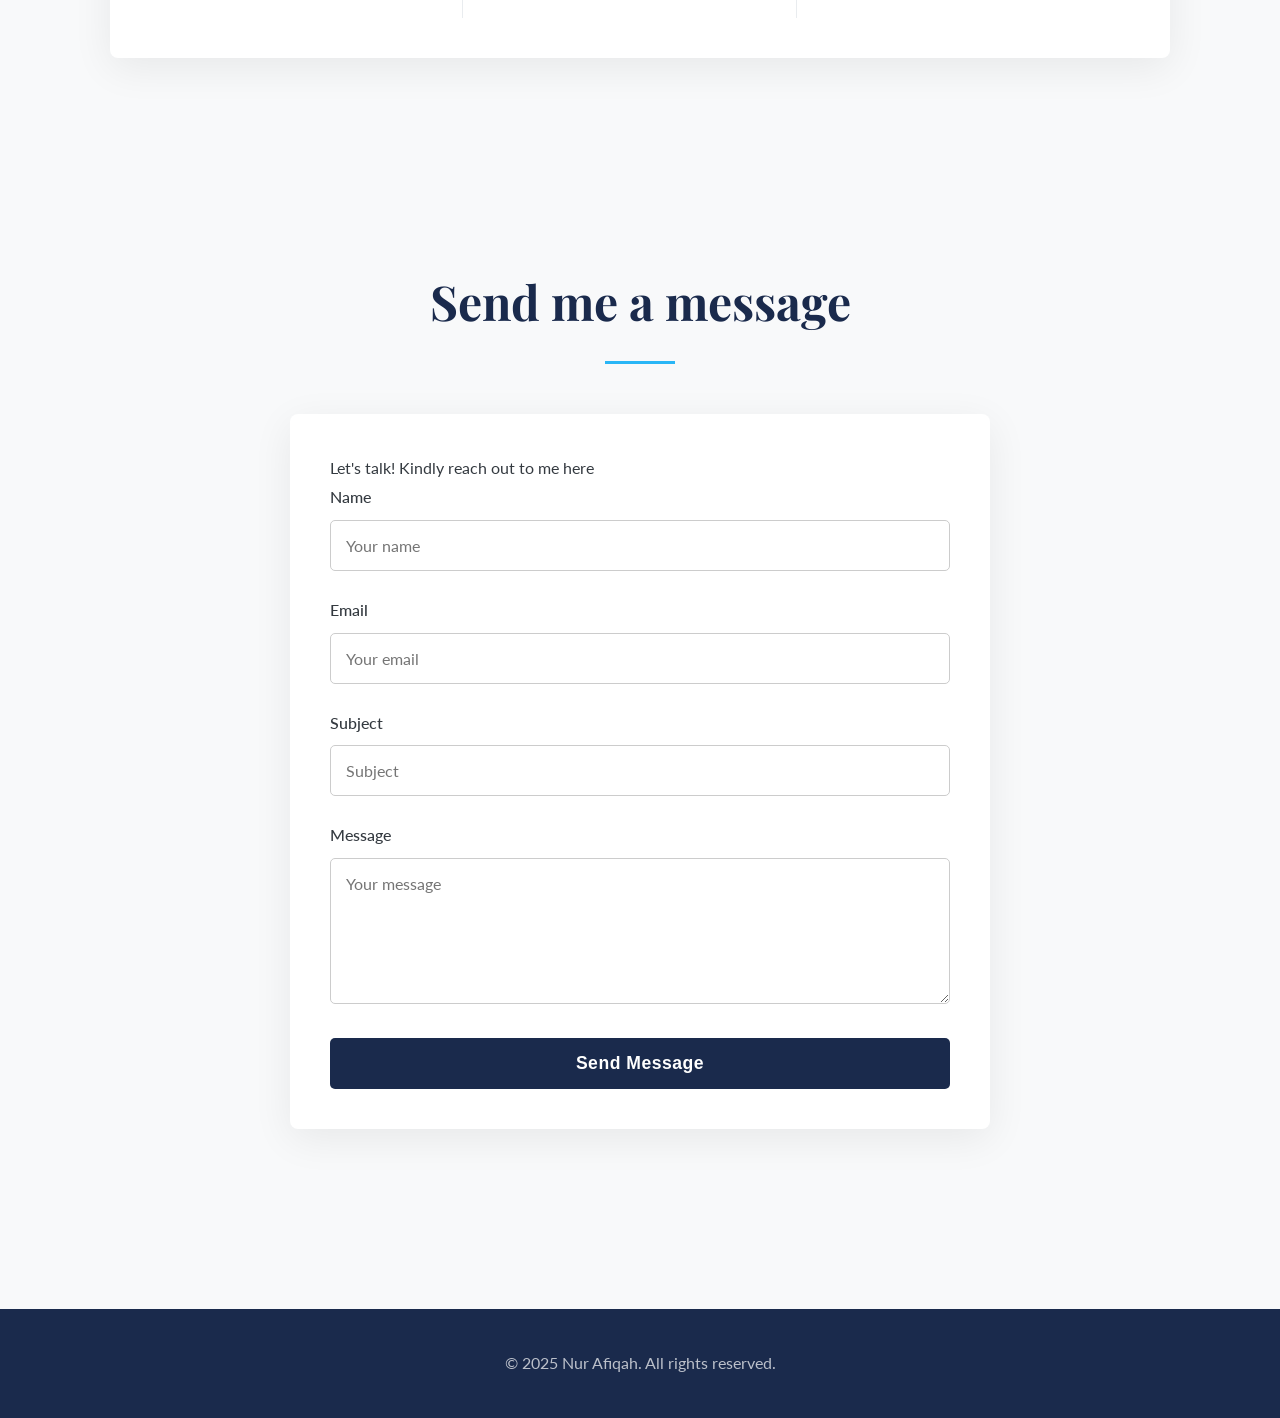
==== commit c257b729: "Update index.html" ====
--- a/index.html
+++ b/index.html
@@ -104,8 +104,8 @@
     <span style="font-size:11px;padding:3px 10px;border-radius:20px;background:rgba(26,42,76,.07);color:#1A2A4C;border:1px solid rgba(26,42,76,.2);font-weight:700">Real experiences · Process mapping</span>
     <span style="font-size:11px;padding:3px 10px;border-radius:20px;background:rgba(26,42,76,.07);color:#1A2A4C;border:1px solid rgba(26,42,76,.2);font-weight:700">Korean / English bilingual</span>
   </div>
-<a href="javascript:void(0);" style="display:inline-flex;align-items:center;gap:6px;background:#6B7280;color:white;font-size:13px;font-weight:700;padding:10px 22px;border-radius:5px;text-decoration:none;font-family:'Lato',sans-serif;cursor:not-allowed;" title="Case study locked while work is in progress">🔒 Case Study Locked →</a></div>
-<!-- END FEATURED CASE STUDY -->   
+<a href="/oliveyoung" style="display:inline-flex;align-items:center;gap:6px;background:#1A2A4C;color:white;font-size:13px;font-weight:700;padding:10px 22px;border-radius:5px;text-decoration:none;font-family:'Lato',sans-serif;">View full case study →</a>
+    <!-- END FEATURED CASE STUDY -->   
     
             <!--💡UPDATE: Replace this with your own project. Add as many as you like!-->
             <!-- Project 1 -->
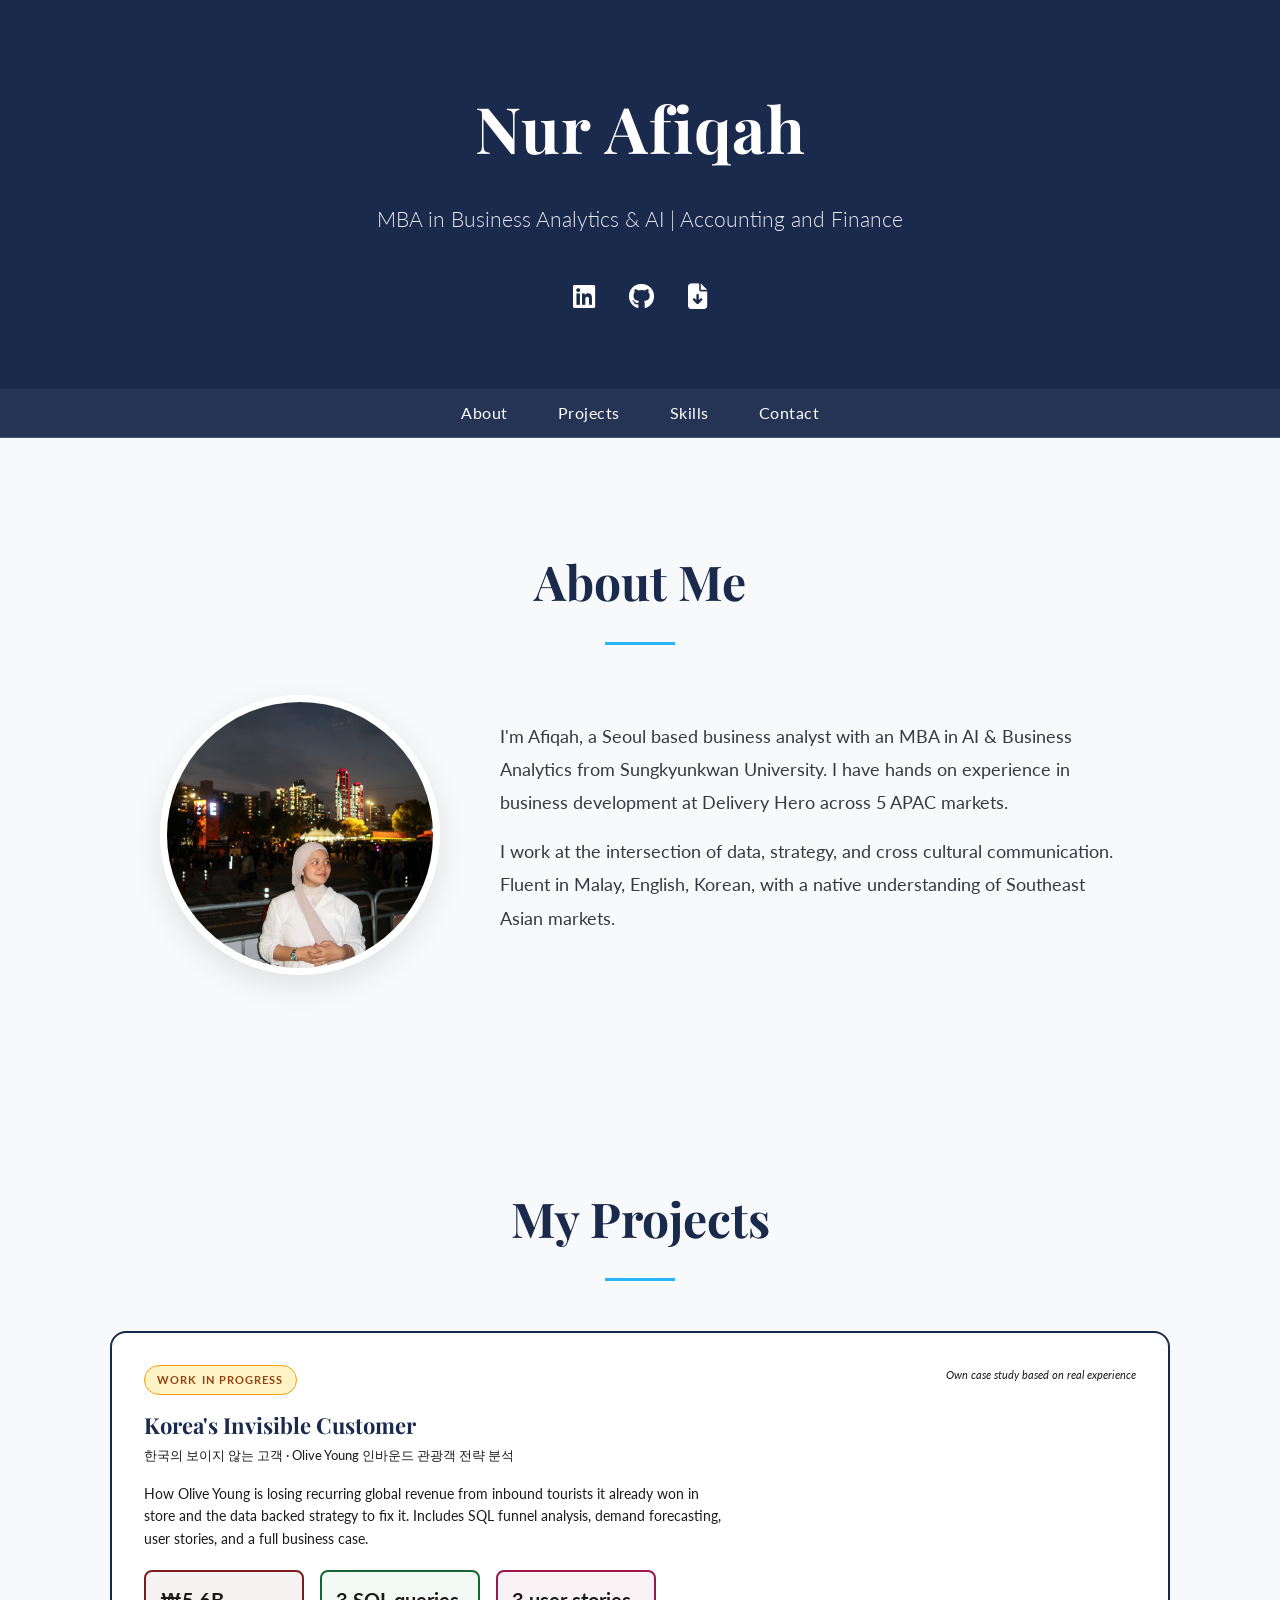
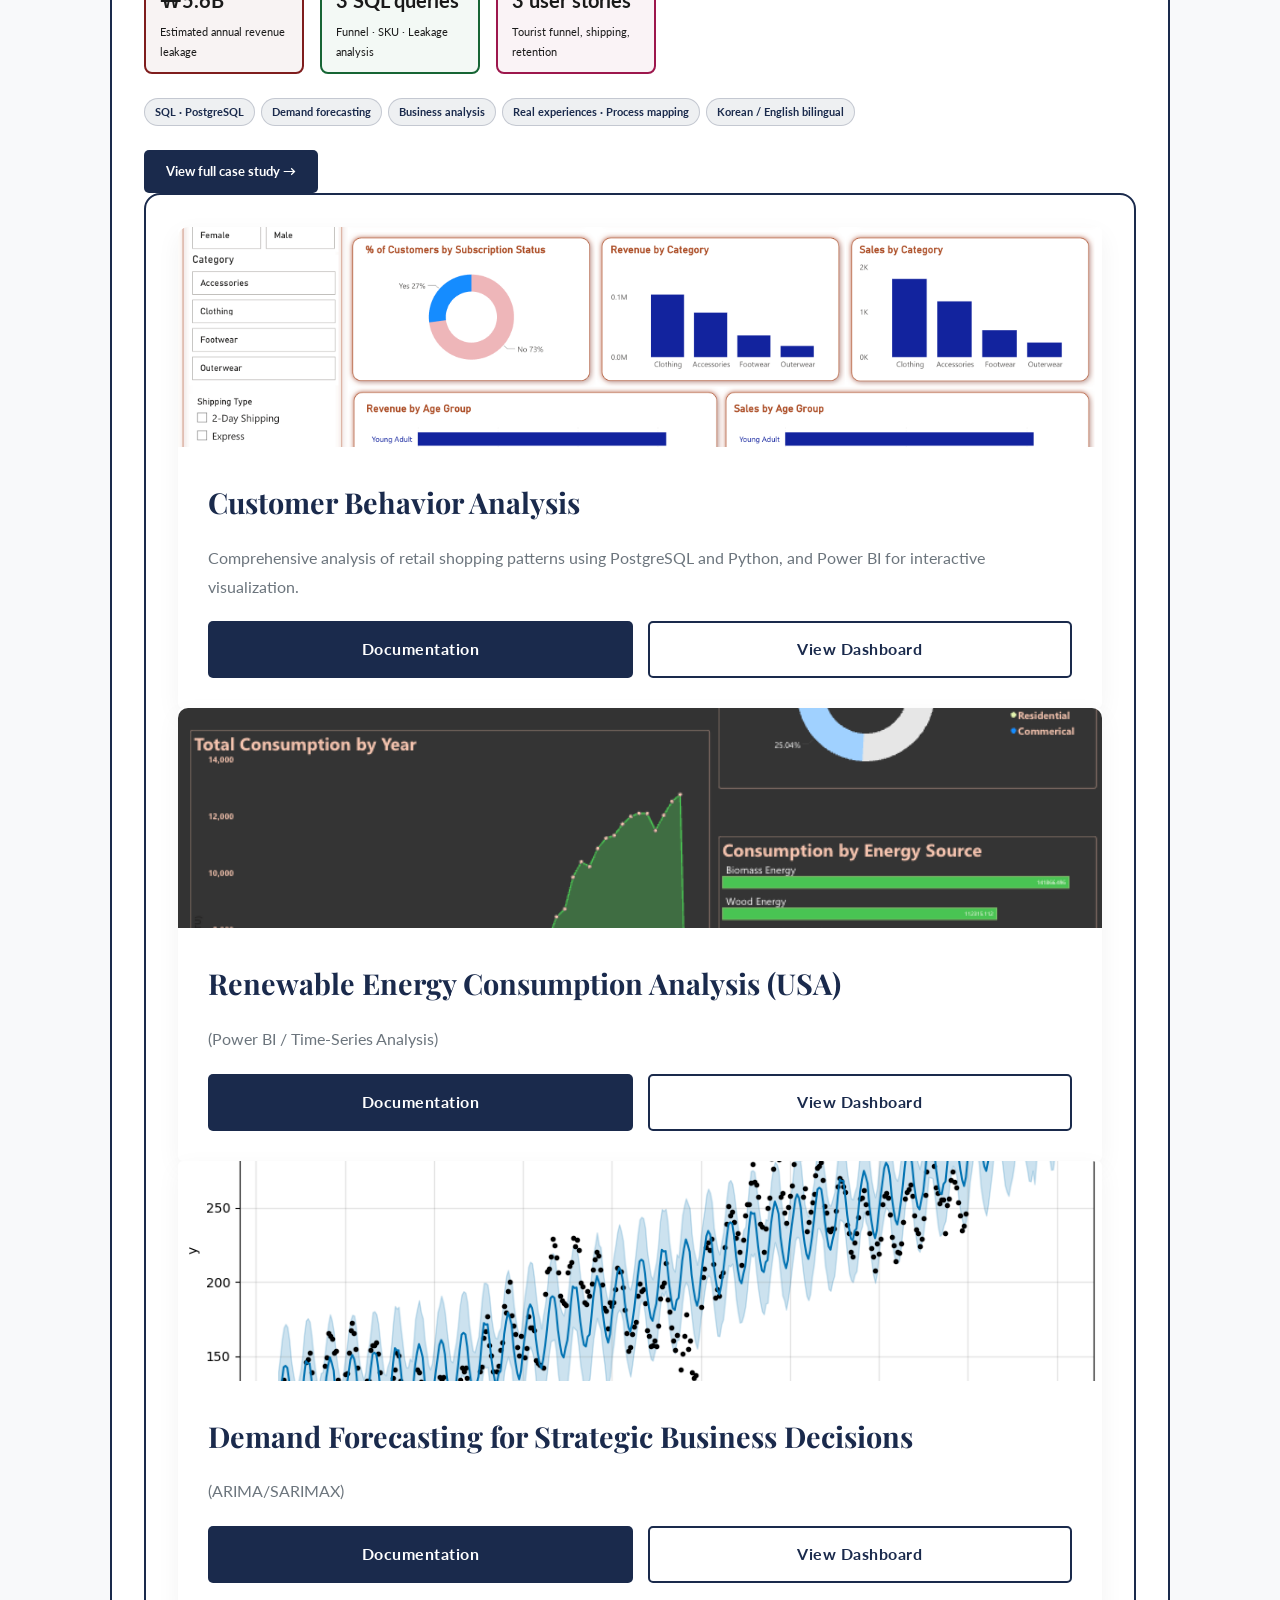
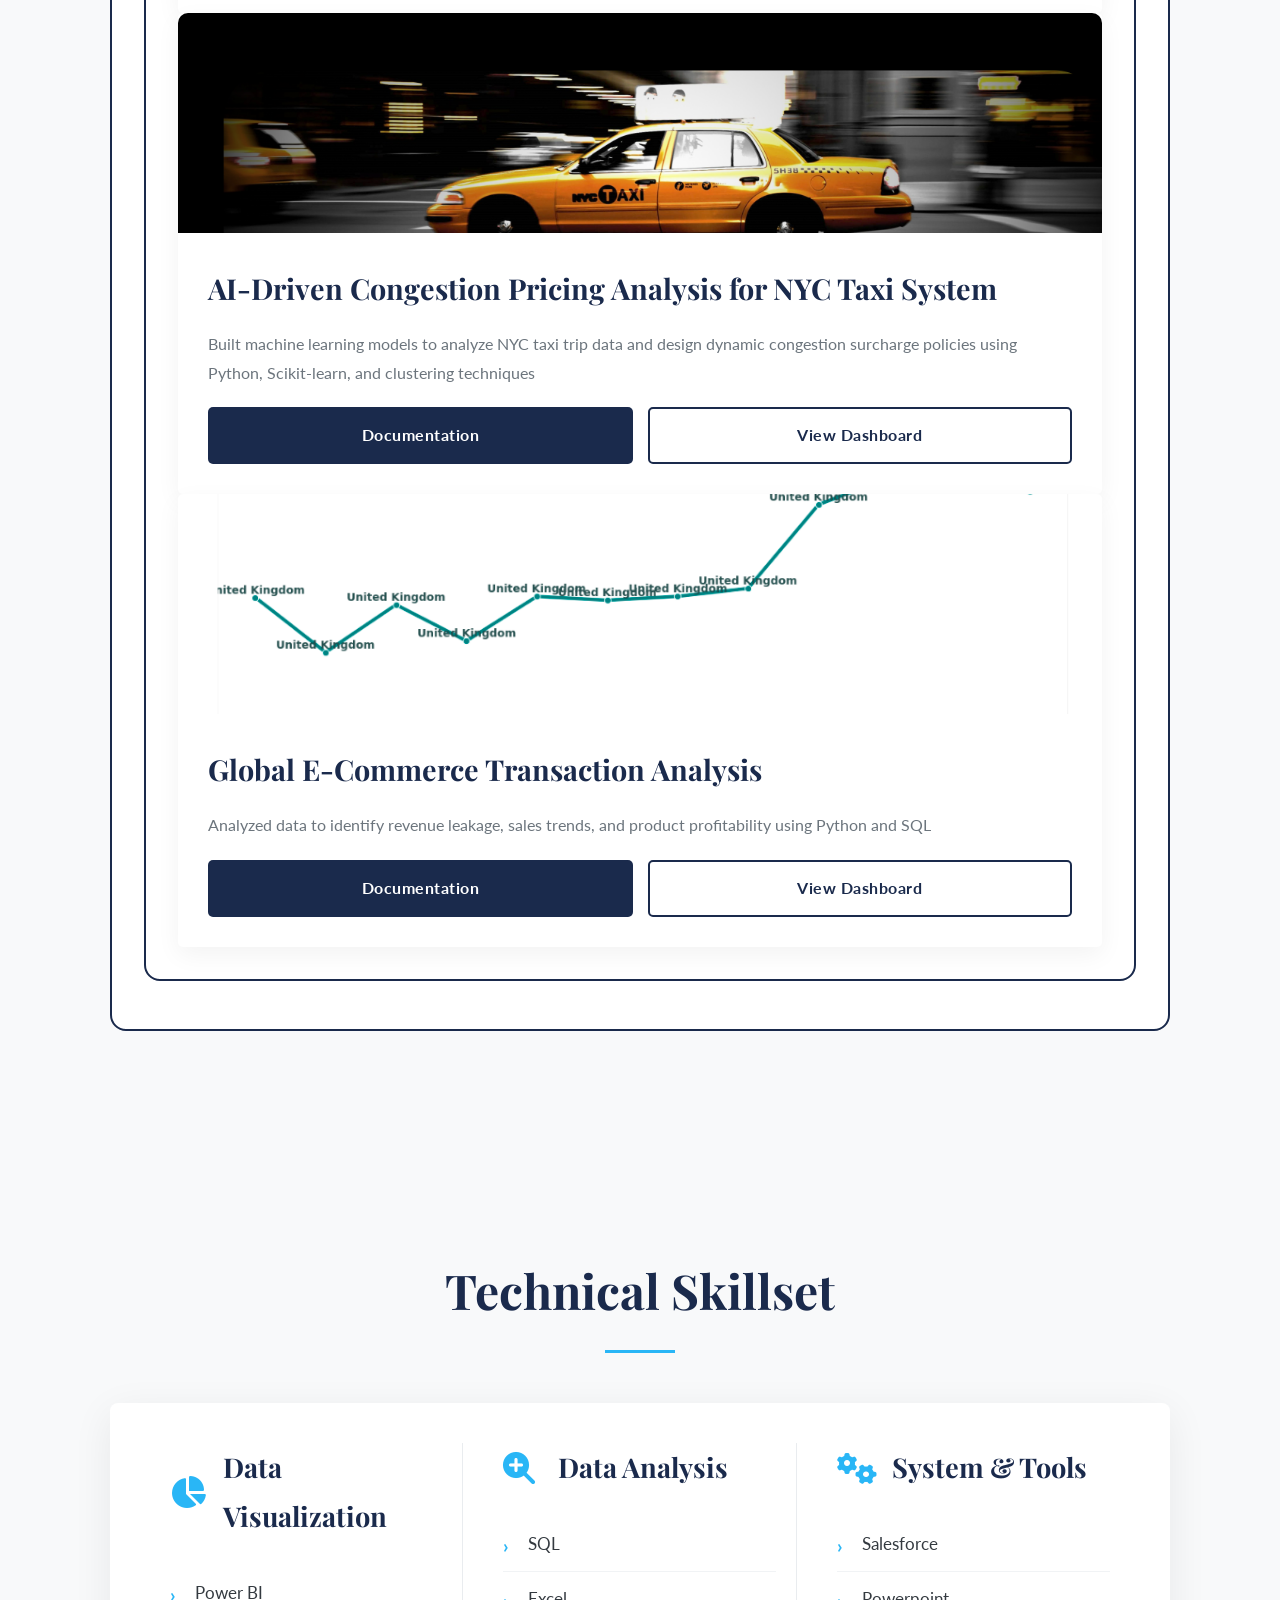
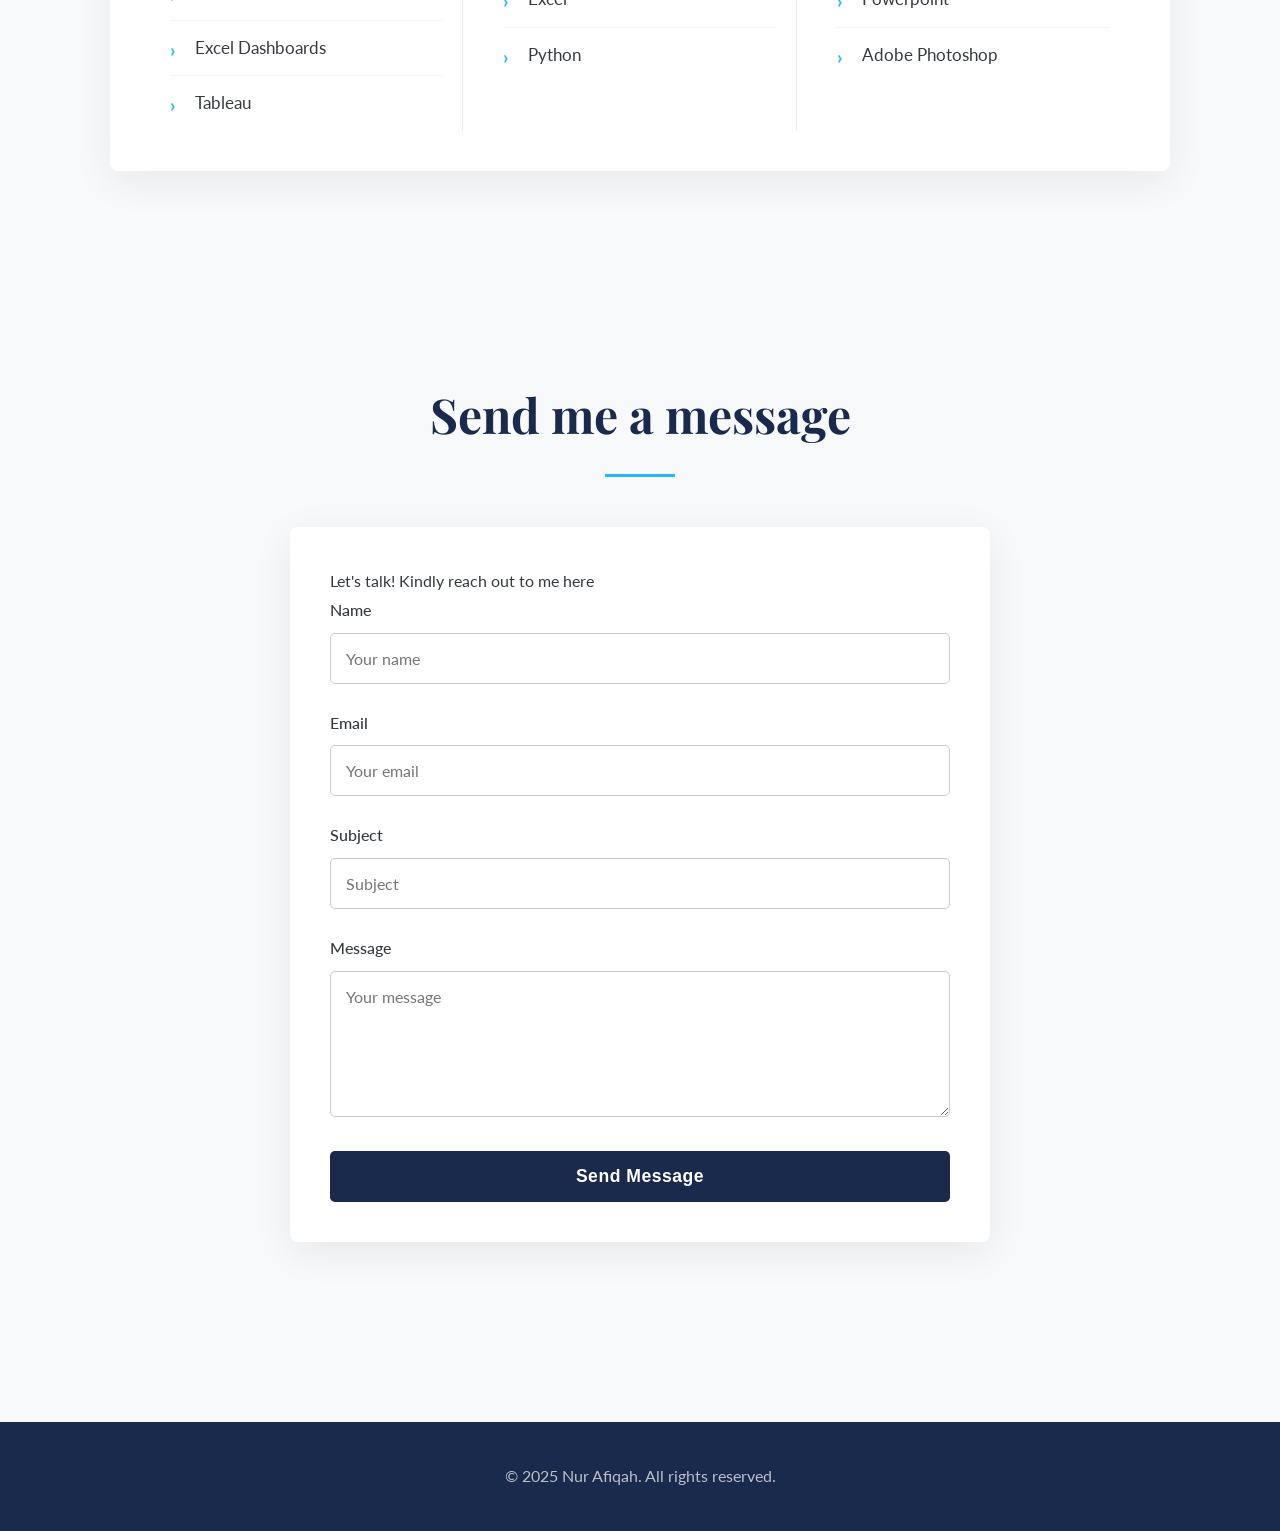
==== commit c4ff9a51: "Update index.html" ====
--- a/index.html
+++ b/index.html
@@ -106,6 +106,7 @@
   </div>
 <a href="/oliveyoung" style="display:inline-flex;align-items:center;gap:6px;background:#1A2A4C;color:white;font-size:13px;font-weight:700;padding:10px 22px;border-radius:5px;text-decoration:none;font-family:'Lato',sans-serif;">View full case study →</a>
     <!-- END FEATURED CASE STUDY -->   
+    <div style="grid-column:1/-1;background:#ffffff;border-radius:16px;padding:2rem;margin-bottom:1rem;border:2px solid #1A2A4C;...">
     
             <!--💡UPDATE: Replace this with your own project. Add as many as you like!-->
             <!-- Project 1 -->
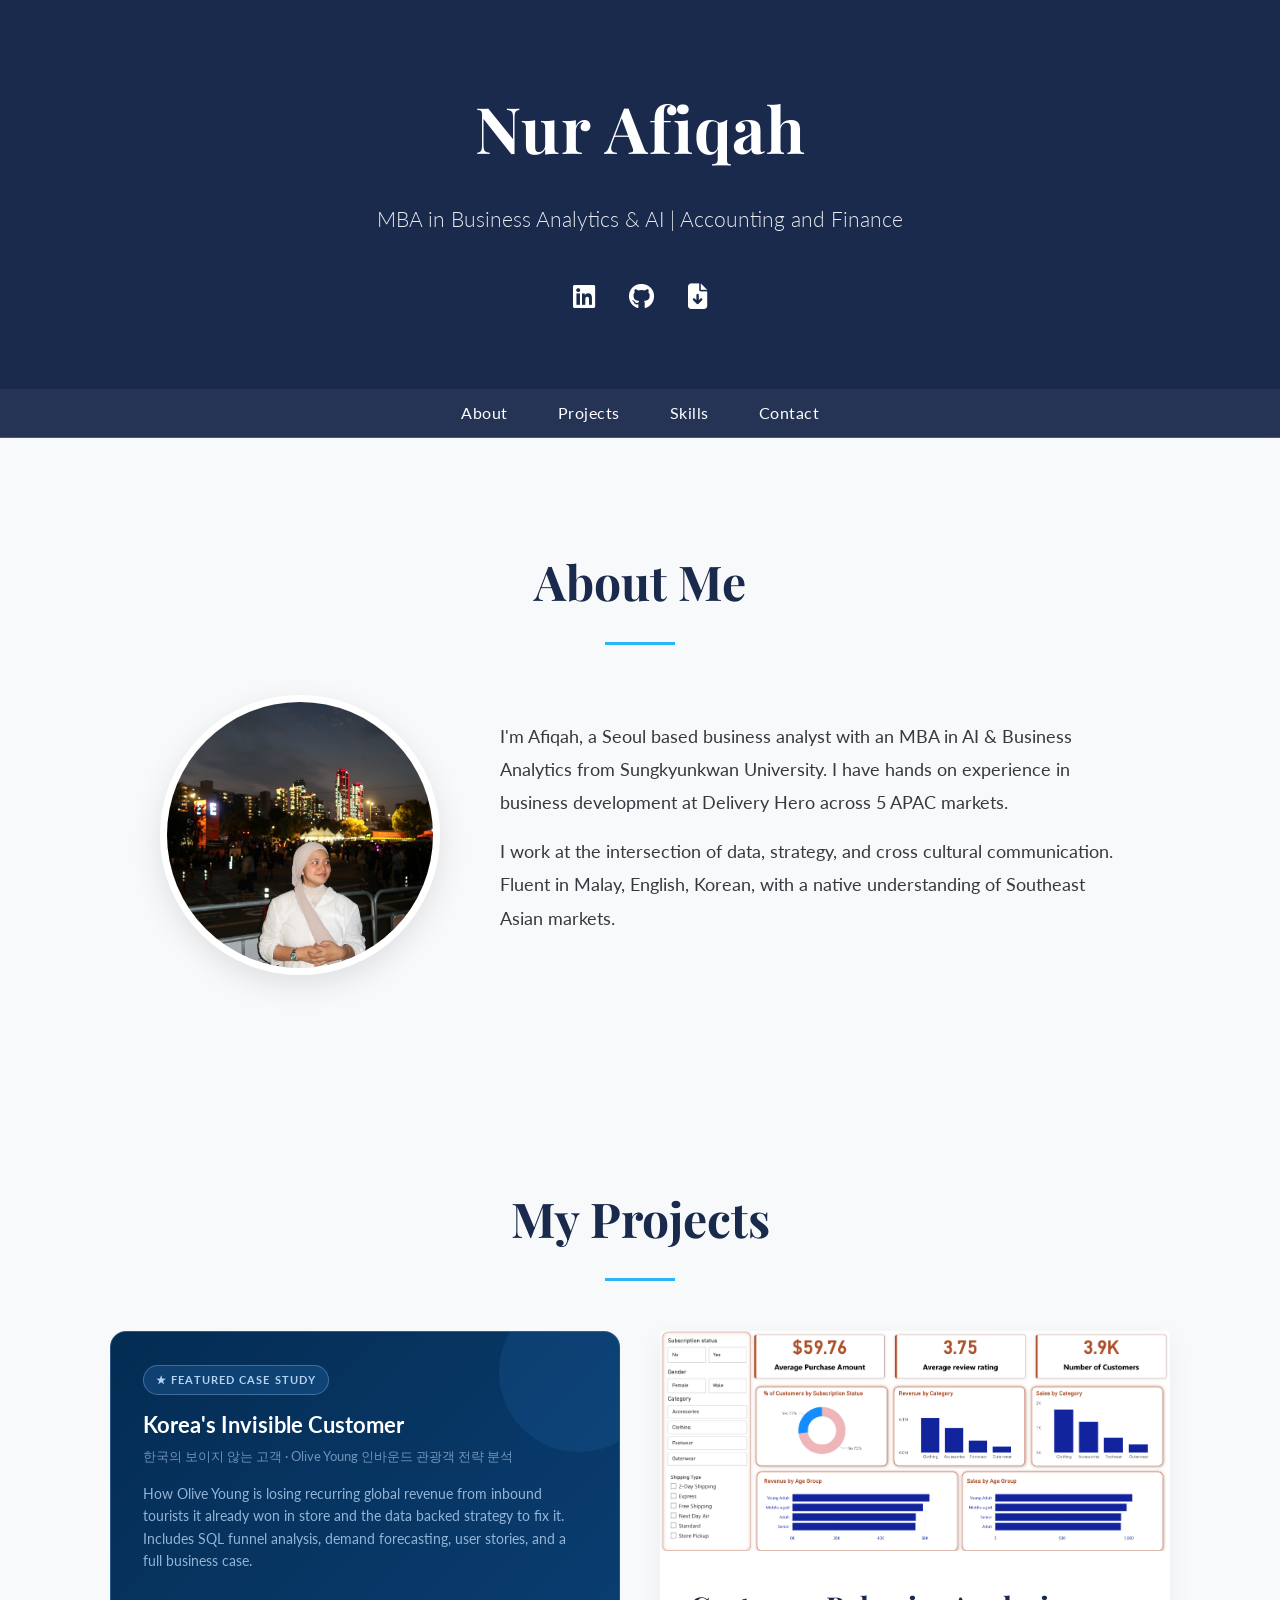
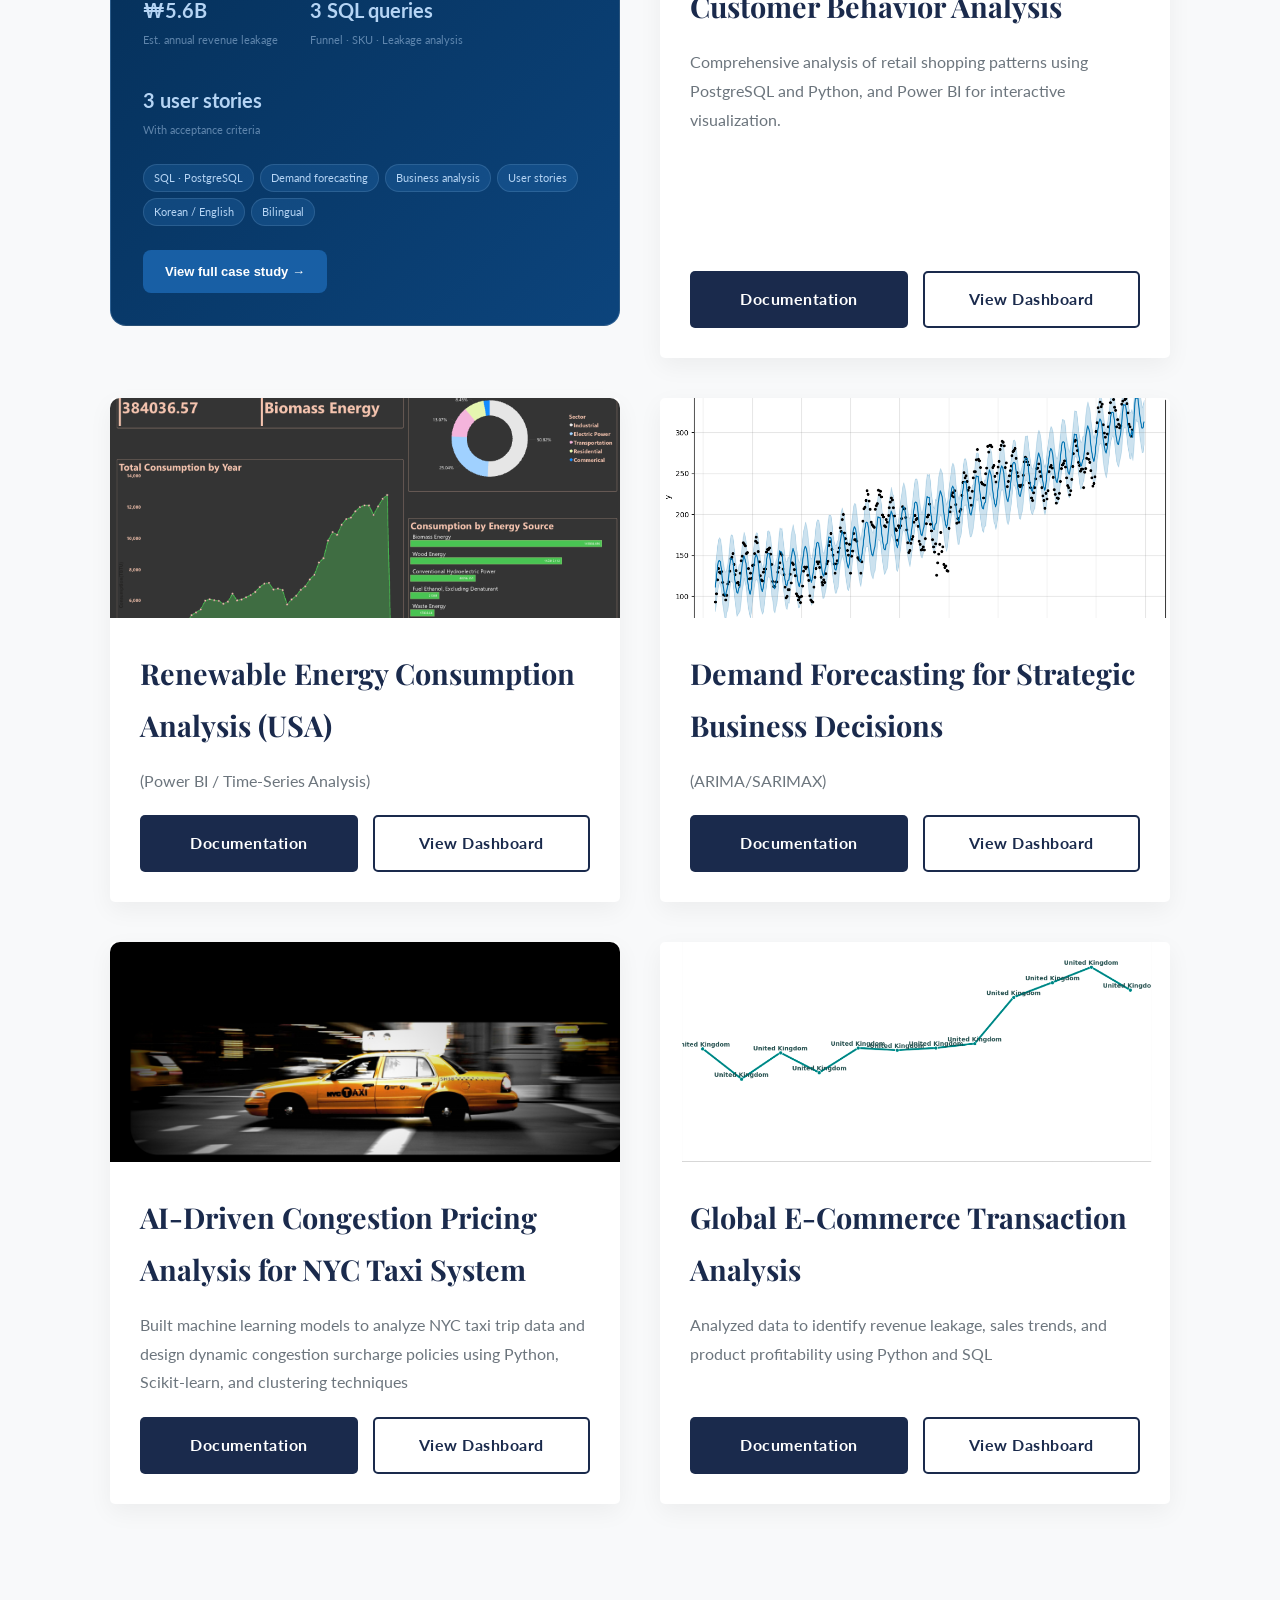
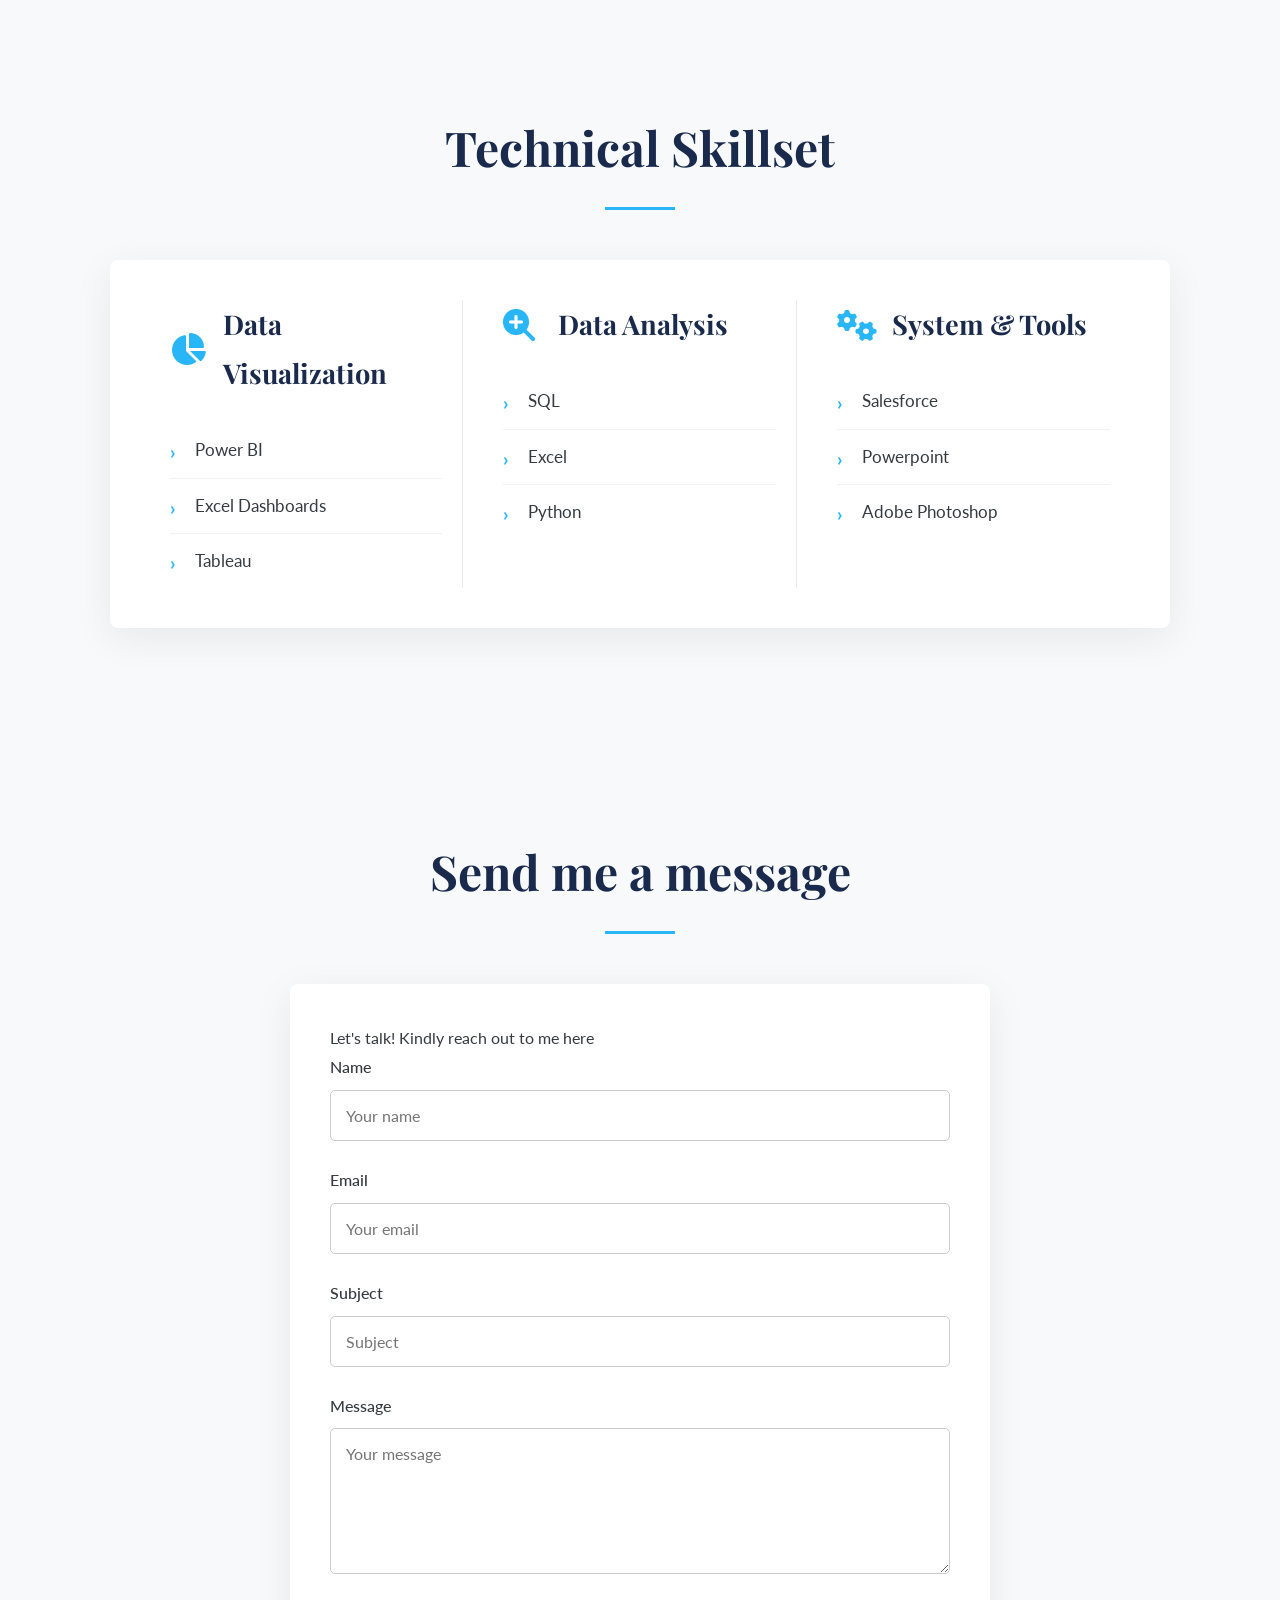
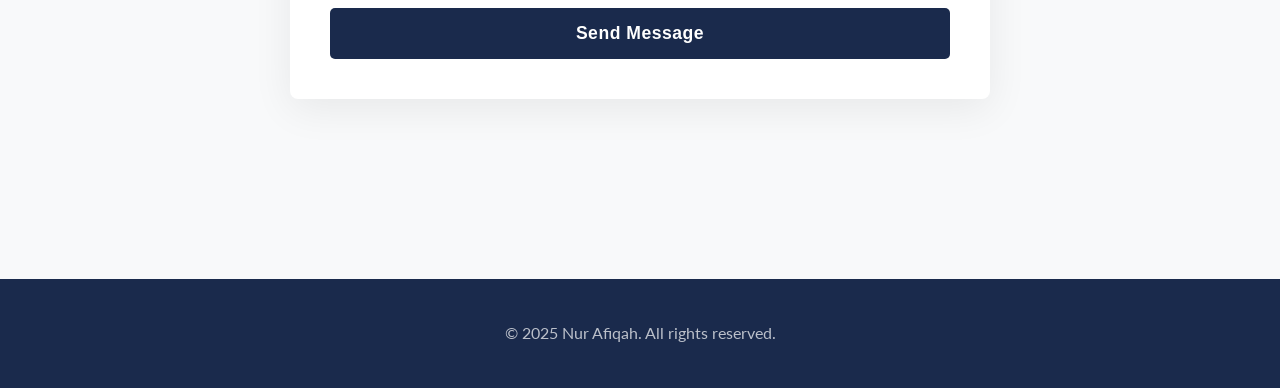
==== commit 15855137: "Update index.html" ====
--- a/index.html
+++ b/index.html
@@ -75,38 +75,131 @@
         <div class="projects-grid">
 
       <!-- FEATURED CASE STUDY -->
-<div style="grid-column:1/-1;background:#ffffff;border-radius:16px;padding:2rem;margin-bottom:1rem;border:2px solid #1A2A4C;position:relative;overflow:hidden">
-  <div style="display:flex;align-items:flex-start;justify-content:space-between;margin-bottom:1rem;flex-wrap:wrap;gap:8px">
-    <div style="display:inline-block;font-size:11px;font-weight:700;letter-spacing:.1em;color:#92400e;background:#fef3c7;border:1px solid #f59e0b;padding:4px 12px;border-radius:20px">WORK IN PROGRESS</div>
-    <div style="font-size:11px;color:#1a1a1a;font-style:italic">Own case study based on real experience</div>
+<style>
+.featured-case {
+  background: linear-gradient(135deg, #042C53 0%, #0C447C 100%);
+  border-radius: 16px;
+  padding: 2rem;
+  margin-bottom: 2rem;
+  position: relative;
+  overflow: hidden;
+  border: 1px solid rgba(181,212,244,0.2);
+}
+.featured-case::before {
+  content: '';
+  position: absolute;
+  top: -40px; right: -40px;
+  width: 160px; height: 160px;
+  background: rgba(55,138,221,0.12);
+  border-radius: 50%;
+}
+.featured-badge {
+  display: inline-block;
+  font-size: 11px;
+  font-weight: 700;
+  letter-spacing: 0.1em;
+  color: #B5D4F4;
+  background: rgba(55,138,221,0.2);
+  border: 1px solid rgba(181,212,244,0.3);
+  padding: 4px 12px;
+  border-radius: 20px;
+  margin-bottom: 1rem;
+}
+.featured-case h3 {
+  font-size: 22px;
+  font-weight: 700;
+  color: #ffffff;
+  margin-bottom: 0.4rem;
+  line-height: 1.3;
+}
+.featured-case .ko {
+  font-size: 13px;
+  color: rgba(181,212,244,0.6);
+  margin-bottom: 1rem;
+}
+.featured-case p {
+  font-size: 14px;
+  color: rgba(181,212,244,0.8);
+  line-height: 1.6;
+  margin-bottom: 1.25rem;
+  max-width: 560px;
+}
+.featured-stats {
+  display: flex;
+  gap: 2rem;
+  margin-bottom: 1.5rem;
+  flex-wrap: wrap;
+}
+.featured-stat-val {
+  font-size: 20px;
+  font-weight: 700;
+  color: #B5D4F4;
+}
+.featured-stat-label {
+  font-size: 11px;
+  color: rgba(181,212,244,0.5);
+  margin-top: 2px;
+}
+.featured-tags {
+  display: flex;
+  flex-wrap: wrap;
+  gap: 6px;
+  margin-bottom: 1.5rem;
+}
+.featured-tag {
+  font-size: 11px;
+  padding: 3px 10px;
+  border-radius: 20px;
+  background: rgba(55,138,221,0.2);
+  color: #B5D4F4;
+  border: 1px solid rgba(181,212,244,0.15);
+}
+.featured-cta {
+  display: inline-flex;
+  align-items: center;
+  gap: 6px;
+  background: #185FA5;
+  color: white;
+  font-size: 13px;
+  font-weight: 600;
+  padding: 10px 22px;
+  border-radius: 8px;
+  text-decoration: none;
+  transition: background 0.2s;
+}
+.featured-cta:hover { background: #378ADD; color: white; }
+</style>
+
+<div class="featured-case">
+  <div class="featured-badge">★ FEATURED CASE STUDY</div>
+  <h3>Korea's Invisible Customer</h3>
+  <p class="ko">한국의 보이지 않는 고객 · Olive Young 인바운드 관광객 전략 분석</p>
+  <p>How Olive Young is losing recurring global revenue from inbound tourists it already won in store and the data backed strategy to fix it. Includes SQL funnel analysis, demand forecasting, user stories, and a full business case.</p>
+  <div class="featured-stats">
+    <div>
+      <div class="featured-stat-val">₩5.6B</div>
+      <div class="featured-stat-label">Est. annual revenue leakage</div>
+    </div>
+    <div>
+      <div class="featured-stat-val">3 SQL queries</div>
+      <div class="featured-stat-label">Funnel · SKU · Leakage analysis</div>
+    </div>
+    <div>
+      <div class="featured-stat-val">3 user stories</div>
+      <div class="featured-stat-label">With acceptance criteria</div>
+    </div>
   </div>
-  <h3 style="font-size:22px;font-weight:700;color:#1A2A4C;margin-bottom:4px;line-height:1.3;font-family:'Playfair Display',serif">Korea's Invisible Customer</h3>
-  <p style="font-size:13px;color:#1a1a1a;margin-bottom:1rem">한국의 보이지 않는 고객 · Olive Young 인바운드 관광객 전략 분석</p>
-  <p style="font-size:14px;color:#1a1a1a;line-height:1.6;margin-bottom:1.25rem;max-width:580px">How Olive Young is losing recurring global revenue from inbound tourists it already won in store and the data backed strategy to fix it. Includes SQL funnel analysis, demand forecasting, user stories, and a full business case.</p>
-  <div style="display:grid;grid-template-columns:repeat(3,160px);gap:1rem;margin-bottom:1.5rem">
-    <div style="border:2px solid #7f1d1d;border-radius:8px;padding:10px 14px;background:rgba(127,29,29,0.05)">
-      <div style="font-size:20px;font-weight:700;color:#1a1a1a">₩5.6B</div>
-      <div style="font-size:11px;color:#1a1a1a;margin-top:4px">Estimated annual revenue leakage</div>
-    </div>
-    <div style="border:2px solid #166534;border-radius:8px;padding:10px 14px;background:rgba(21,128,61,0.05)">
-      <div style="font-size:20px;font-weight:700;color:#1a1a1a">3 SQL queries</div>
-      <div style="font-size:11px;color:#1a1a1a;margin-top:4px">Funnel · SKU · Leakage analysis</div>
-    </div>
-    <div style="border:2px solid #9d174d;border-radius:8px;padding:10px 14px;background:rgba(157,23,77,0.05)">
-      <div style="font-size:20px;font-weight:700;color:#1a1a1a">3 user stories</div>
-      <div style="font-size:11px;color:#1a1a1a;margin-top:4px">Tourist funnel, shipping, retention</div>
-    </div>
+  <div class="featured-tags">
+    <span class="featured-tag">SQL · PostgreSQL</span>
+    <span class="featured-tag">Demand forecasting</span>
+    <span class="featured-tag">Business analysis</span>
+    <span class="featured-tag">User stories</span>
+    <span class="featured-tag">Korean / English</span>
+    <span class="featured-tag">Bilingual</span>
   </div>
-  <div style="display:flex;flex-wrap:wrap;gap:6px;margin-bottom:1.5rem">
-    <span style="font-size:11px;padding:3px 10px;border-radius:20px;background:rgba(26,42,76,.07);color:#1A2A4C;border:1px solid rgba(26,42,76,.2);font-weight:700">SQL · PostgreSQL</span>
-    <span style="font-size:11px;padding:3px 10px;border-radius:20px;background:rgba(26,42,76,.07);color:#1A2A4C;border:1px solid rgba(26,42,76,.2);font-weight:700">Demand forecasting</span>
-    <span style="font-size:11px;padding:3px 10px;border-radius:20px;background:rgba(26,42,76,.07);color:#1A2A4C;border:1px solid rgba(26,42,76,.2);font-weight:700">Business analysis</span>
-    <span style="font-size:11px;padding:3px 10px;border-radius:20px;background:rgba(26,42,76,.07);color:#1A2A4C;border:1px solid rgba(26,42,76,.2);font-weight:700">Real experiences · Process mapping</span>
-    <span style="font-size:11px;padding:3px 10px;border-radius:20px;background:rgba(26,42,76,.07);color:#1A2A4C;border:1px solid rgba(26,42,76,.2);font-weight:700">Korean / English bilingual</span>
-  </div>
-<a href="/oliveyoung" style="display:inline-flex;align-items:center;gap:6px;background:#1A2A4C;color:white;font-size:13px;font-weight:700;padding:10px 22px;border-radius:5px;text-decoration:none;font-family:'Lato',sans-serif;">View full case study →</a>
-    <!-- END FEATURED CASE STUDY -->   
-    <div style="grid-column:1/-1;background:#ffffff;border-radius:16px;padding:2rem;margin-bottom:1rem;border:2px solid #1A2A4C;...">
+  <a href="/oliveyoung" class="featured-cta">View full case study →</a>
+</div>
+<!-- END FEATURED CASE STUDY -->
     
             <!--💡UPDATE: Replace this with your own project. Add as many as you like!-->
             <!-- Project 1 -->
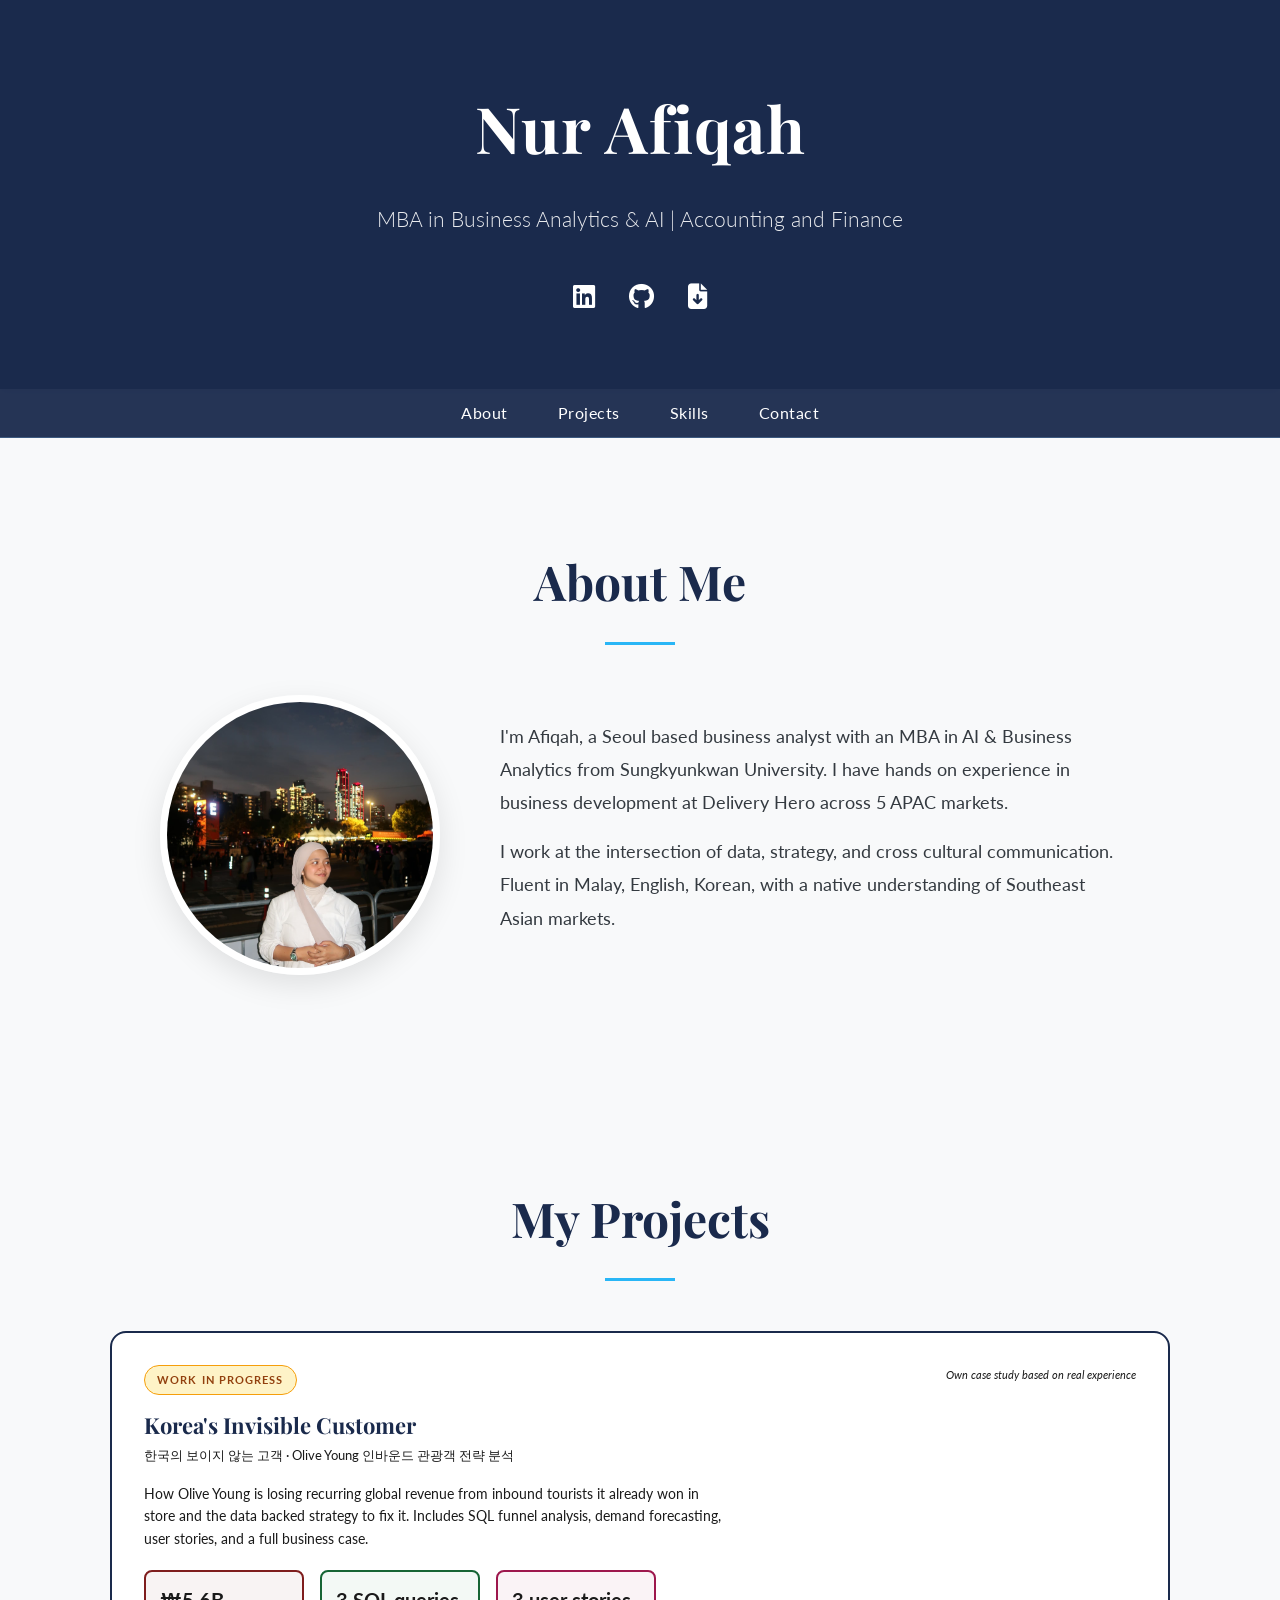
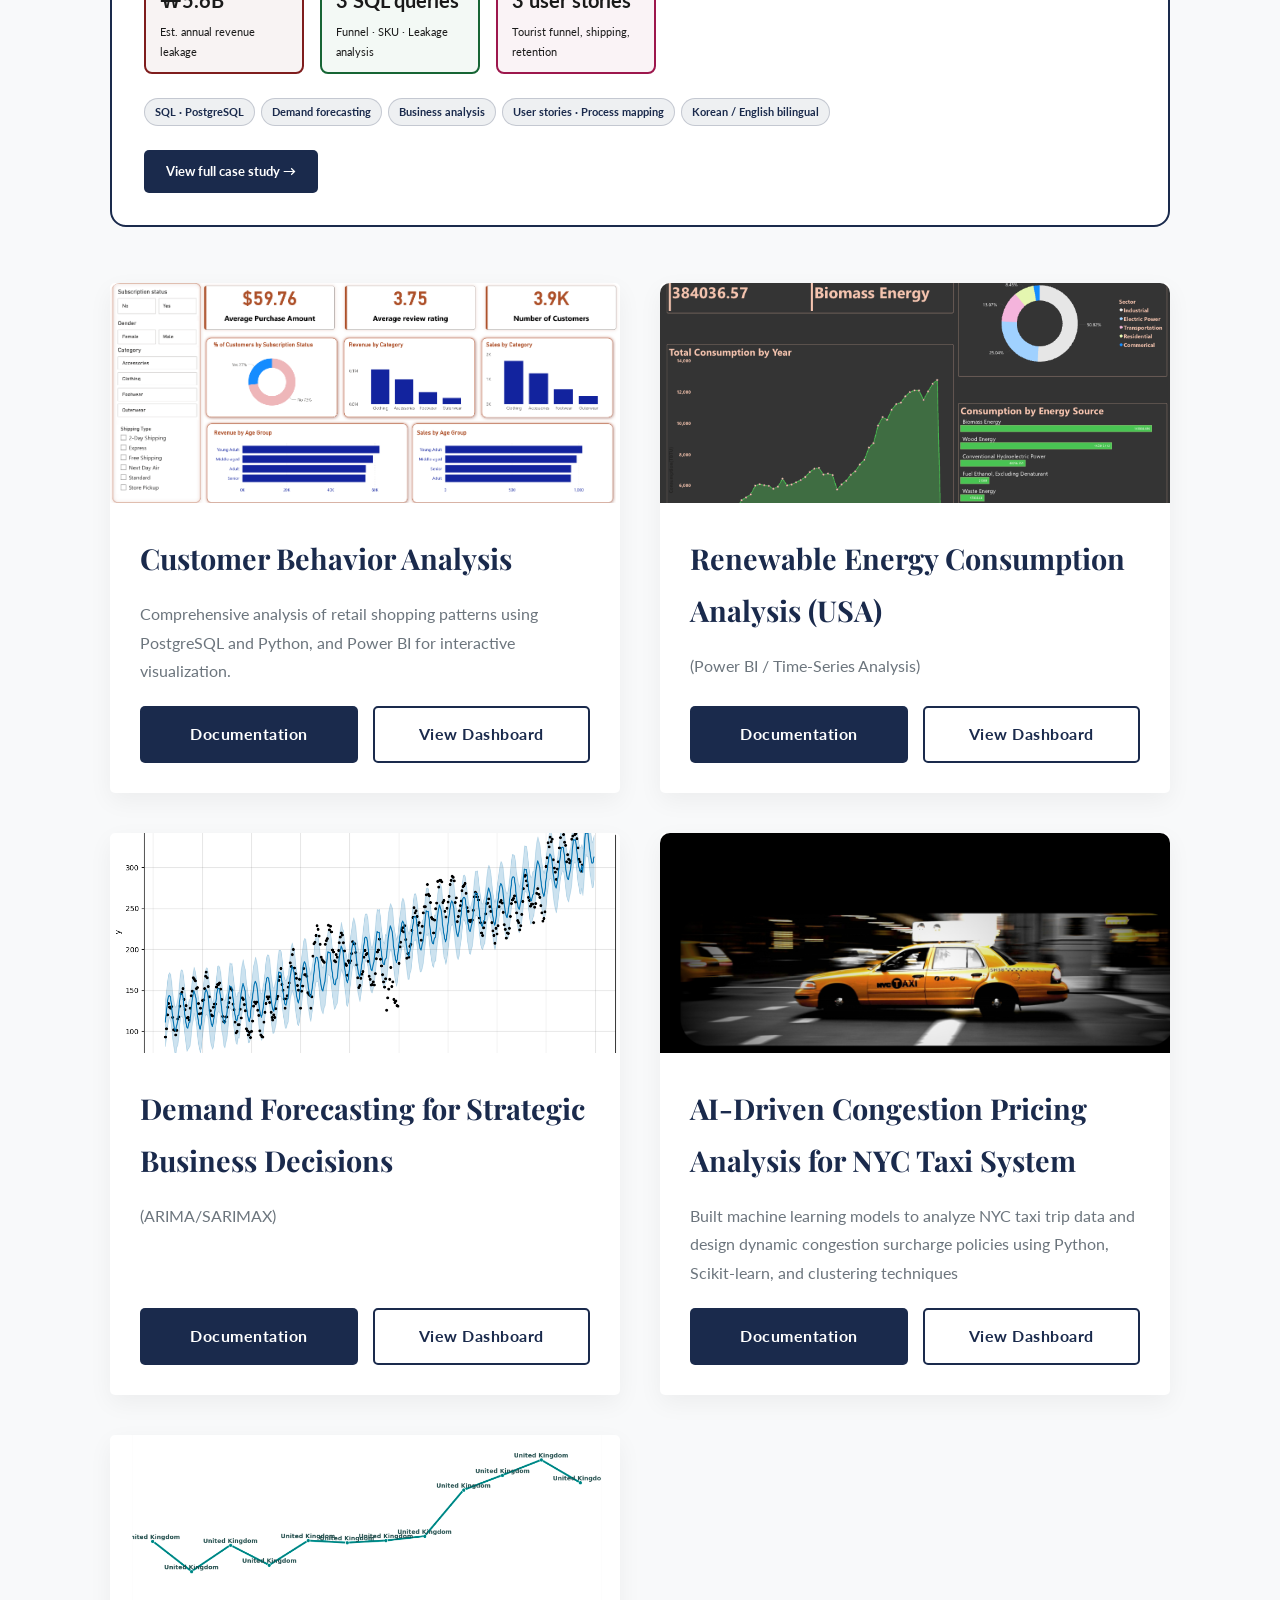
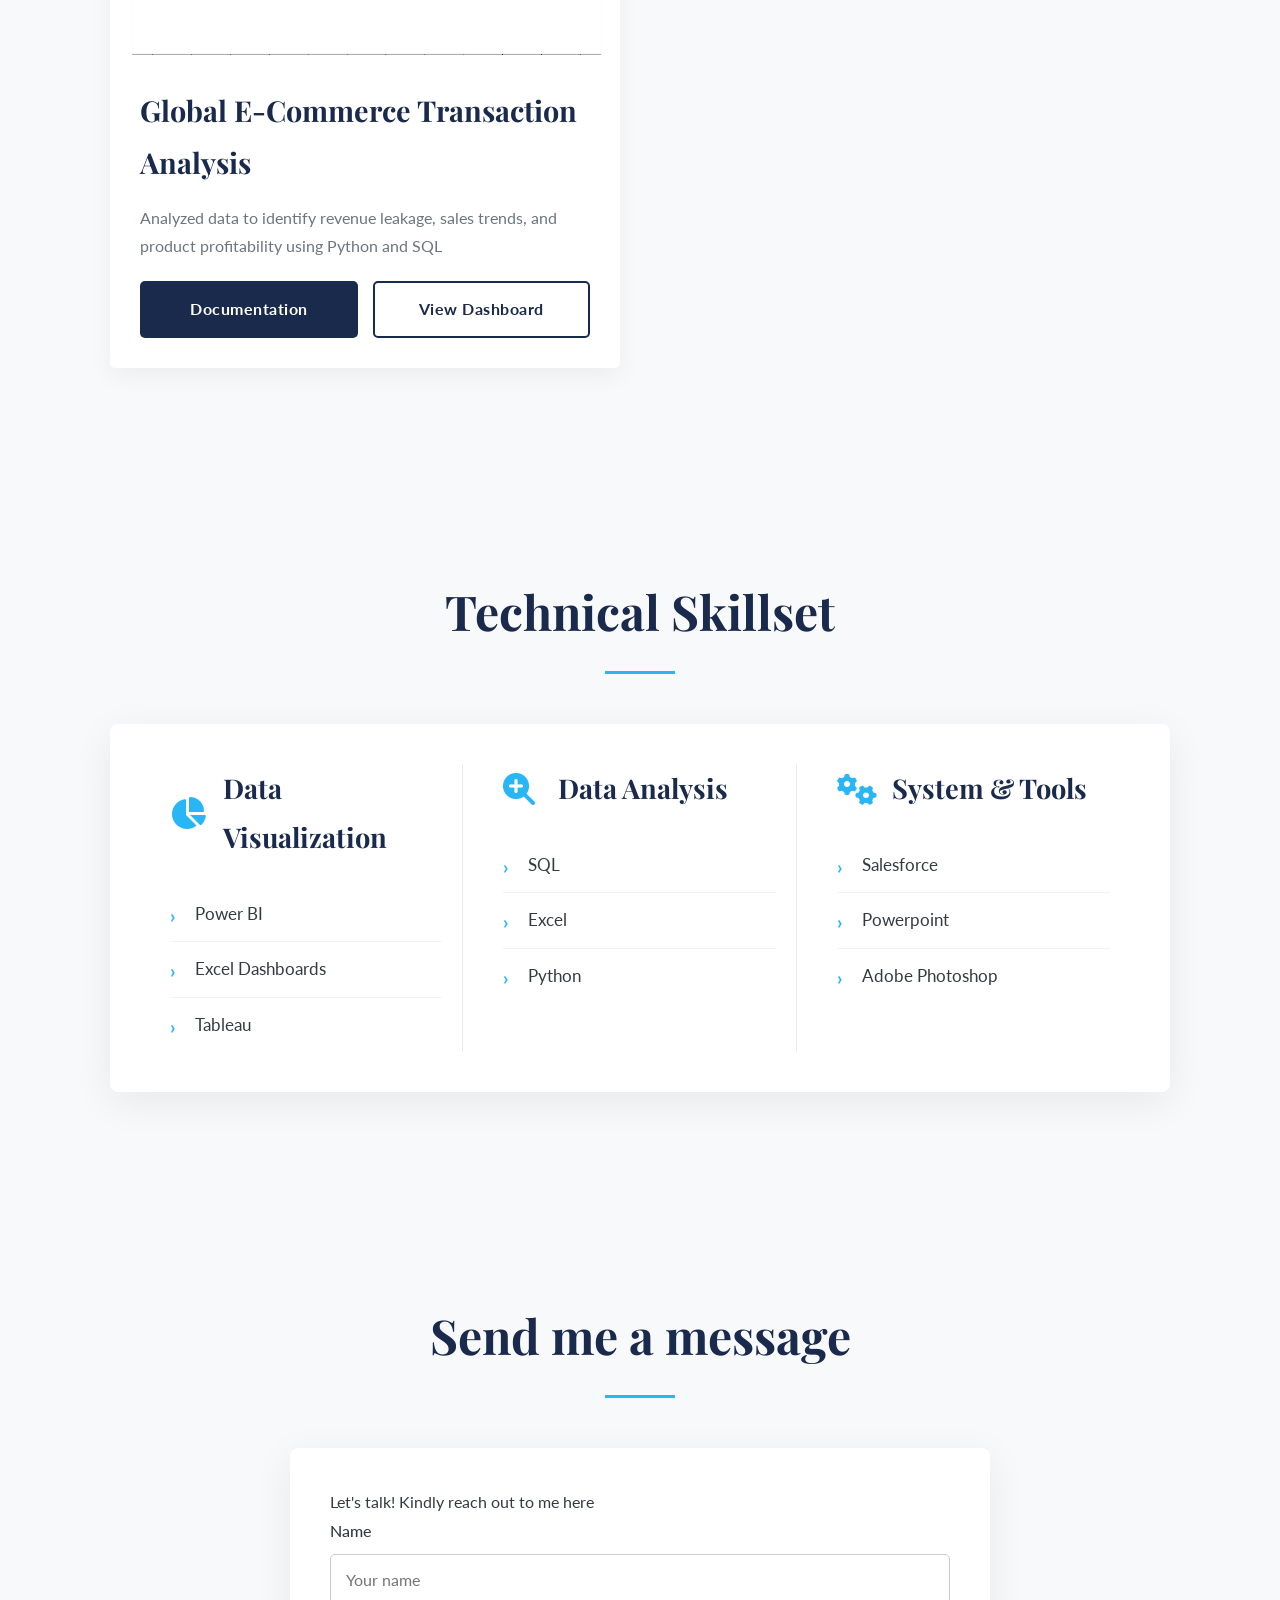
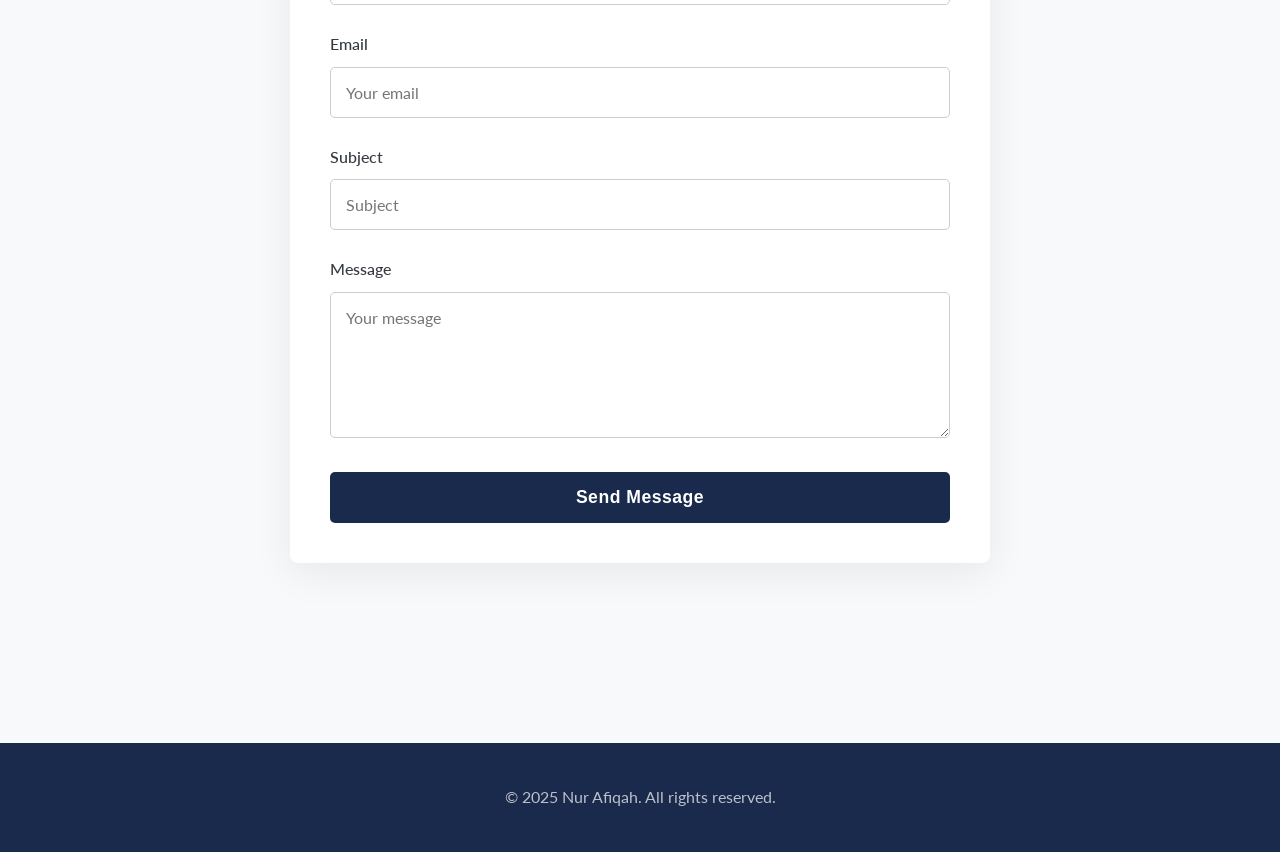
==== commit 94e73414: "Replace featured case study section with new design" ====
--- a/index.html
+++ b/index.html
@@ -73,133 +73,41 @@
     <div class="container">
         <h2>My Projects</h2>
         <div class="projects-grid">
-
-      <!-- FEATURED CASE STUDY -->
-<style>
-.featured-case {
-  background: linear-gradient(135deg, #042C53 0%, #0C447C 100%);
-  border-radius: 16px;
-  padding: 2rem;
-  margin-bottom: 2rem;
-  position: relative;
-  overflow: hidden;
-  border: 1px solid rgba(181,212,244,0.2);
-}
-.featured-case::before {
-  content: '';
-  position: absolute;
-  top: -40px; right: -40px;
-  width: 160px; height: 160px;
-  background: rgba(55,138,221,0.12);
-  border-radius: 50%;
-}
-.featured-badge {
-  display: inline-block;
-  font-size: 11px;
-  font-weight: 700;
-  letter-spacing: 0.1em;
-  color: #B5D4F4;
-  background: rgba(55,138,221,0.2);
-  border: 1px solid rgba(181,212,244,0.3);
-  padding: 4px 12px;
-  border-radius: 20px;
-  margin-bottom: 1rem;
-}
-.featured-case h3 {
-  font-size: 22px;
-  font-weight: 700;
-  color: #ffffff;
-  margin-bottom: 0.4rem;
-  line-height: 1.3;
-}
-.featured-case .ko {
-  font-size: 13px;
-  color: rgba(181,212,244,0.6);
-  margin-bottom: 1rem;
-}
-.featured-case p {
-  font-size: 14px;
-  color: rgba(181,212,244,0.8);
-  line-height: 1.6;
-  margin-bottom: 1.25rem;
-  max-width: 560px;
-}
-.featured-stats {
-  display: flex;
-  gap: 2rem;
-  margin-bottom: 1.5rem;
-  flex-wrap: wrap;
-}
-.featured-stat-val {
-  font-size: 20px;
-  font-weight: 700;
-  color: #B5D4F4;
-}
-.featured-stat-label {
-  font-size: 11px;
-  color: rgba(181,212,244,0.5);
-  margin-top: 2px;
-}
-.featured-tags {
-  display: flex;
-  flex-wrap: wrap;
-  gap: 6px;
-  margin-bottom: 1.5rem;
-}
-.featured-tag {
-  font-size: 11px;
-  padding: 3px 10px;
-  border-radius: 20px;
-  background: rgba(55,138,221,0.2);
-  color: #B5D4F4;
-  border: 1px solid rgba(181,212,244,0.15);
-}
-.featured-cta {
-  display: inline-flex;
-  align-items: center;
-  gap: 6px;
-  background: #185FA5;
-  color: white;
-  font-size: 13px;
-  font-weight: 600;
-  padding: 10px 22px;
-  border-radius: 8px;
-  text-decoration: none;
-  transition: background 0.2s;
-}
-.featured-cta:hover { background: #378ADD; color: white; }
-</style>
-
-<div class="featured-case">
-  <div class="featured-badge">★ FEATURED CASE STUDY</div>
-  <h3>Korea's Invisible Customer</h3>
-  <p class="ko">한국의 보이지 않는 고객 · Olive Young 인바운드 관광객 전략 분석</p>
-  <p>How Olive Young is losing recurring global revenue from inbound tourists it already won in store and the data backed strategy to fix it. Includes SQL funnel analysis, demand forecasting, user stories, and a full business case.</p>
-  <div class="featured-stats">
-    <div>
-      <div class="featured-stat-val">₩5.6B</div>
-      <div class="featured-stat-label">Est. annual revenue leakage</div>
-    </div>
-    <div>
-      <div class="featured-stat-val">3 SQL queries</div>
-      <div class="featured-stat-label">Funnel · SKU · Leakage analysis</div>
-    </div>
-    <div>
-      <div class="featured-stat-val">3 user stories</div>
-      <div class="featured-stat-label">With acceptance criteria</div>
-    </div>
+            
+<!-- FEATURED CASE STUDY -->
+<div style="grid-column:1/-1;background:#ffffff;border-radius:16px;padding:2rem;margin-bottom:1rem;border:2px solid #1A2A4C;position:relative;overflow:hidden">
+  <div style="display:flex;align-items:flex-start;justify-content:space-between;margin-bottom:1rem;flex-wrap:wrap;gap:8px">
+    <div style="display:inline-block;font-size:11px;font-weight:700;letter-spacing:.1em;color:#92400e;background:#fef3c7;border:1px solid #f59e0b;padding:4px 12px;border-radius:20px">WORK IN PROGRESS</div>
+    <div style="font-size:11px;color:#1a1a1a;font-style:italic">Own case study based on real experience</div>
   </div>
-  <div class="featured-tags">
-    <span class="featured-tag">SQL · PostgreSQL</span>
-    <span class="featured-tag">Demand forecasting</span>
-    <span class="featured-tag">Business analysis</span>
-    <span class="featured-tag">User stories</span>
-    <span class="featured-tag">Korean / English</span>
-    <span class="featured-tag">Bilingual</span>
+  <h3 style="font-size:22px;font-weight:700;color:#1A2A4C;margin-bottom:4px;line-height:1.3;font-family:'Playfair Display',serif">Korea's Invisible Customer</h3>
+  <p style="font-size:13px;color:#1a1a1a;margin-bottom:1rem">한국의 보이지 않는 고객 · Olive Young 인바운드 관광객 전략 분석</p>
+  <p style="font-size:14px;color:#1a1a1a;line-height:1.6;margin-bottom:1.25rem;max-width:580px">How Olive Young is losing recurring global revenue from inbound tourists it already won in store and the data backed strategy to fix it. Includes SQL funnel analysis, demand forecasting, user stories, and a full business case.</p>
+  <div style="display:grid;grid-template-columns:repeat(3,160px);gap:1rem;margin-bottom:1.5rem">
+    <div style="border:2px solid #7f1d1d;border-radius:8px;padding:10px 14px;background:rgba(127,29,29,0.05)">
+      <div style="font-size:20px;font-weight:700;color:#1a1a1a">₩5.6B</div>
+      <div style="font-size:11px;color:#1a1a1a;margin-top:4px">Est. annual revenue leakage</div>
+    </div>
+    <div style="border:2px solid #166534;border-radius:8px;padding:10px 14px;background:rgba(21,128,61,0.05)">
+      <div style="font-size:20px;font-weight:700;color:#1a1a1a">3 SQL queries</div>
+      <div style="font-size:11px;color:#1a1a1a;margin-top:4px">Funnel · SKU · Leakage analysis</div>
+    </div>
+    <div style="border:2px solid #9d174d;border-radius:8px;padding:10px 14px;background:rgba(157,23,77,0.05)">
+      <div style="font-size:20px;font-weight:700;color:#1a1a1a">3 user stories</div>
+      <div style="font-size:11px;color:#1a1a1a;margin-top:4px">Tourist funnel, shipping, retention</div>
+    </div>
   </div>
-  <a href="/oliveyoung" class="featured-cta">View full case study →</a>
+  <div style="display:flex;flex-wrap:wrap;gap:6px;margin-bottom:1.5rem">
+    <span style="font-size:11px;padding:3px 10px;border-radius:20px;background:rgba(26,42,76,.07);color:#1A2A4C;border:1px solid rgba(26,42,76,.2);font-weight:700">SQL · PostgreSQL</span>
+    <span style="font-size:11px;padding:3px 10px;border-radius:20px;background:rgba(26,42,76,.07);color:#1A2A4C;border:1px solid rgba(26,42,76,.2);font-weight:700">Demand forecasting</span>
+    <span style="font-size:11px;padding:3px 10px;border-radius:20px;background:rgba(26,42,76,.07);color:#1A2A4C;border:1px solid rgba(26,42,76,.2);font-weight:700">Business analysis</span>
+    <span style="font-size:11px;padding:3px 10px;border-radius:20px;background:rgba(26,42,76,.07);color:#1A2A4C;border:1px solid rgba(26,42,76,.2);font-weight:700">User stories · Process mapping</span>
+    <span style="font-size:11px;padding:3px 10px;border-radius:20px;background:rgba(26,42,76,.07);color:#1A2A4C;border:1px solid rgba(26,42,76,.2);font-weight:700">Korean / English bilingual</span>
+  </div>
+  <a href="/oliveyoung" style="display:inline-flex;align-items:center;gap:6px;background:#1A2A4C;color:white;font-size:13px;font-weight:700;padding:10px 22px;border-radius:5px;text-decoration:none;font-family:'Lato',sans-serif">View full case study →</a>
 </div>
 <!-- END FEATURED CASE STUDY -->
+
     
             <!--💡UPDATE: Replace this with your own project. Add as many as you like!-->
             <!-- Project 1 -->
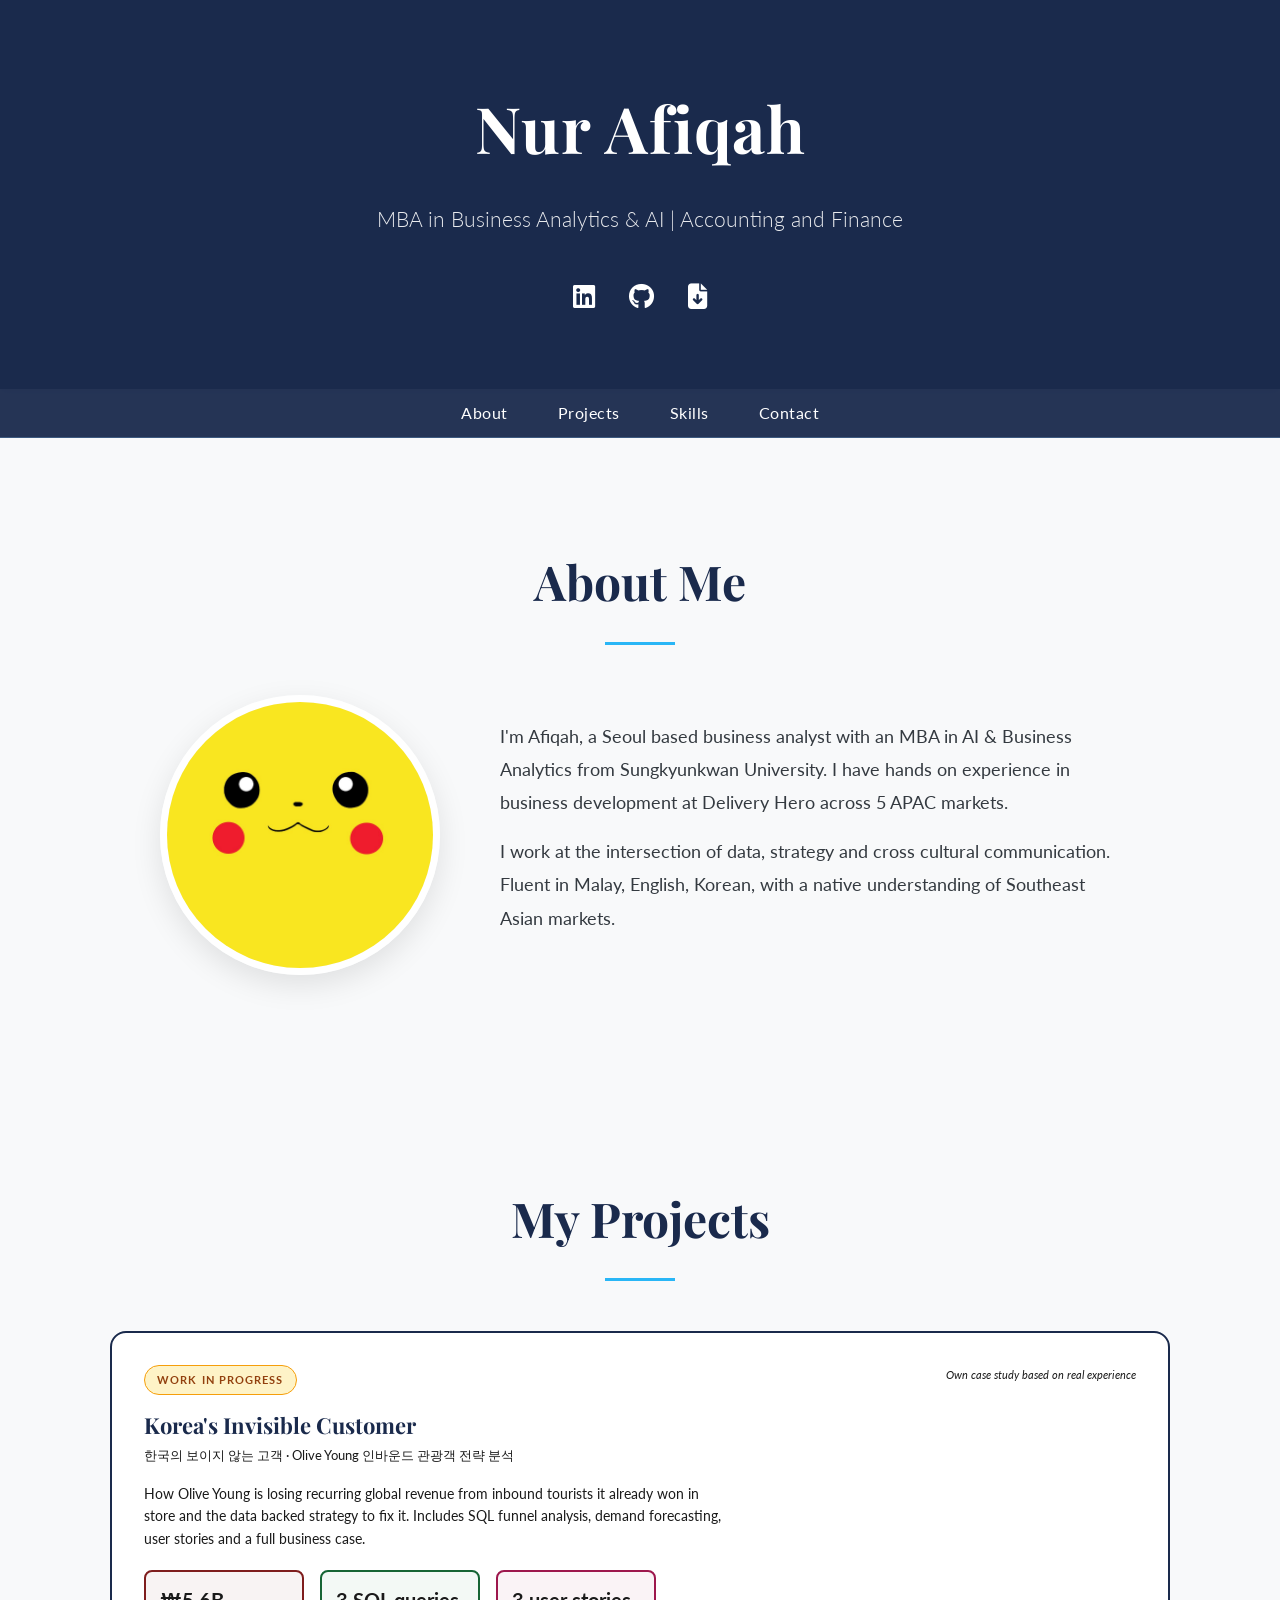
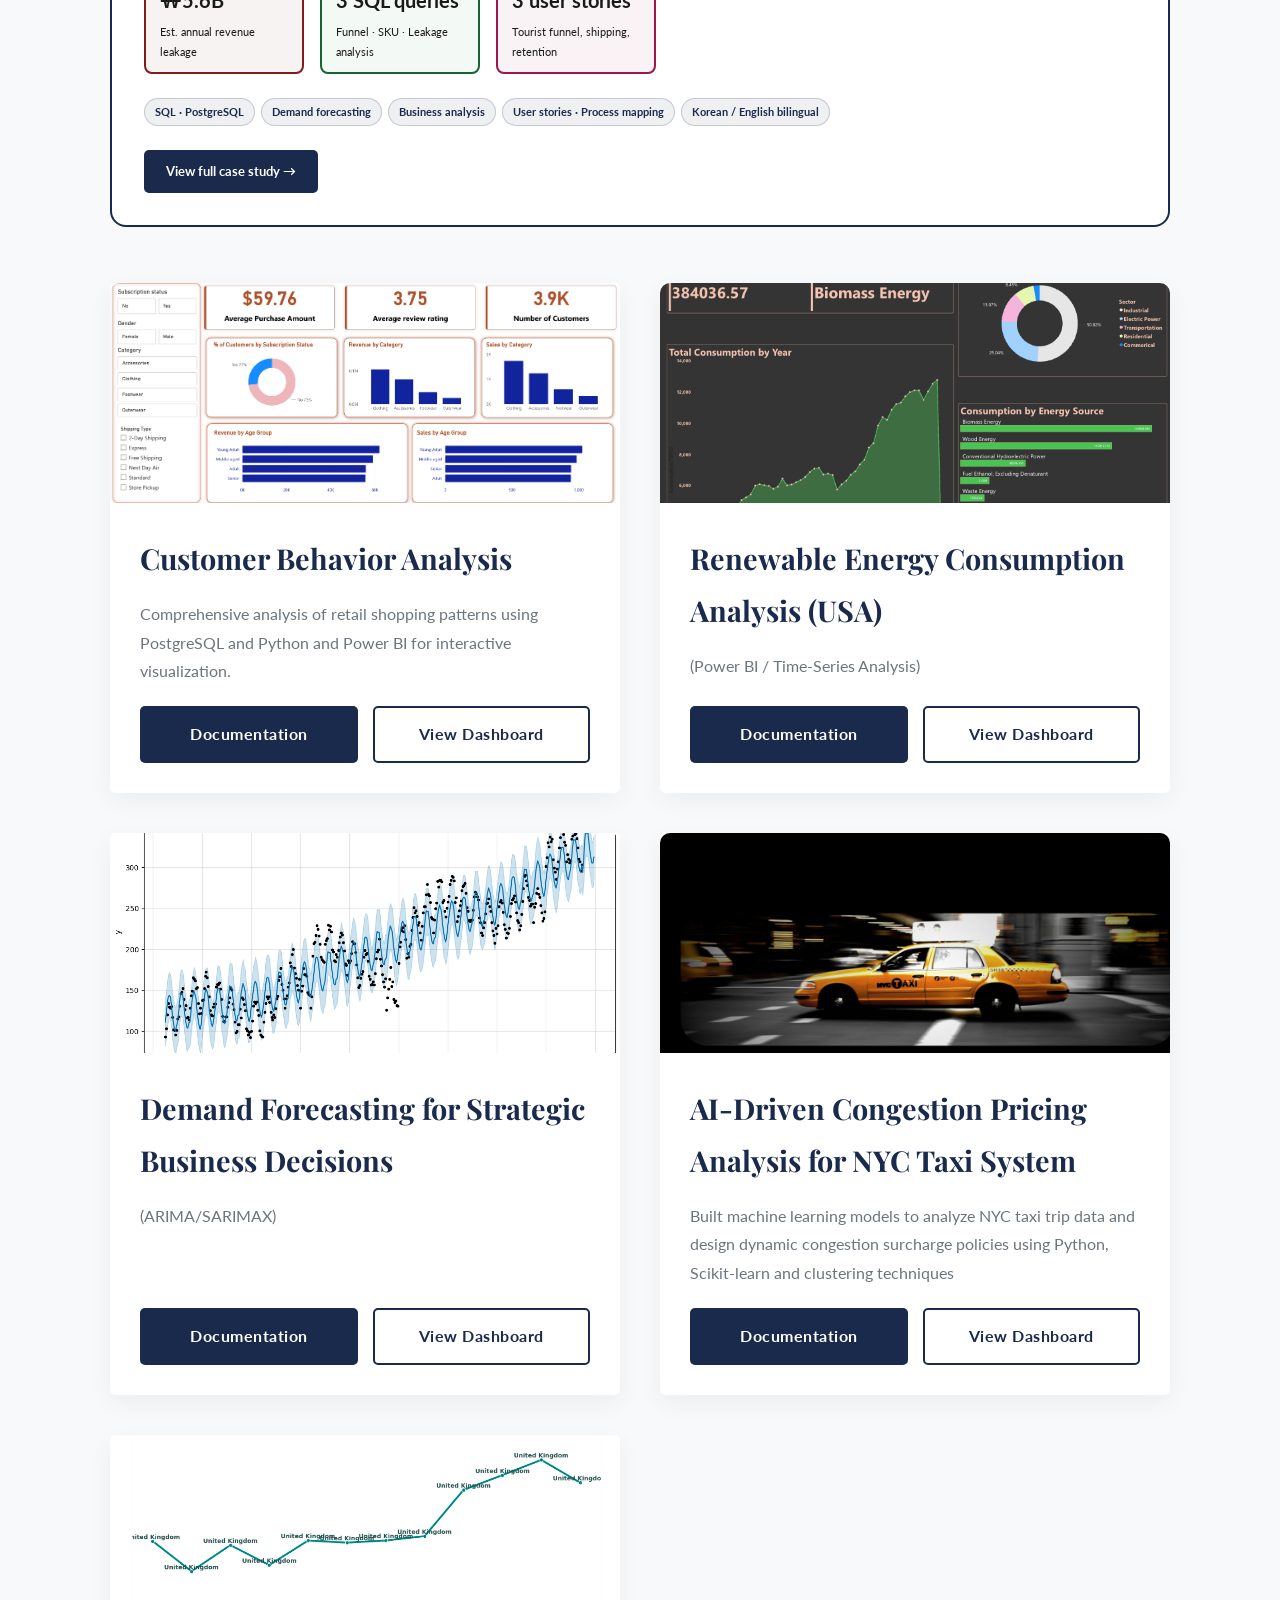
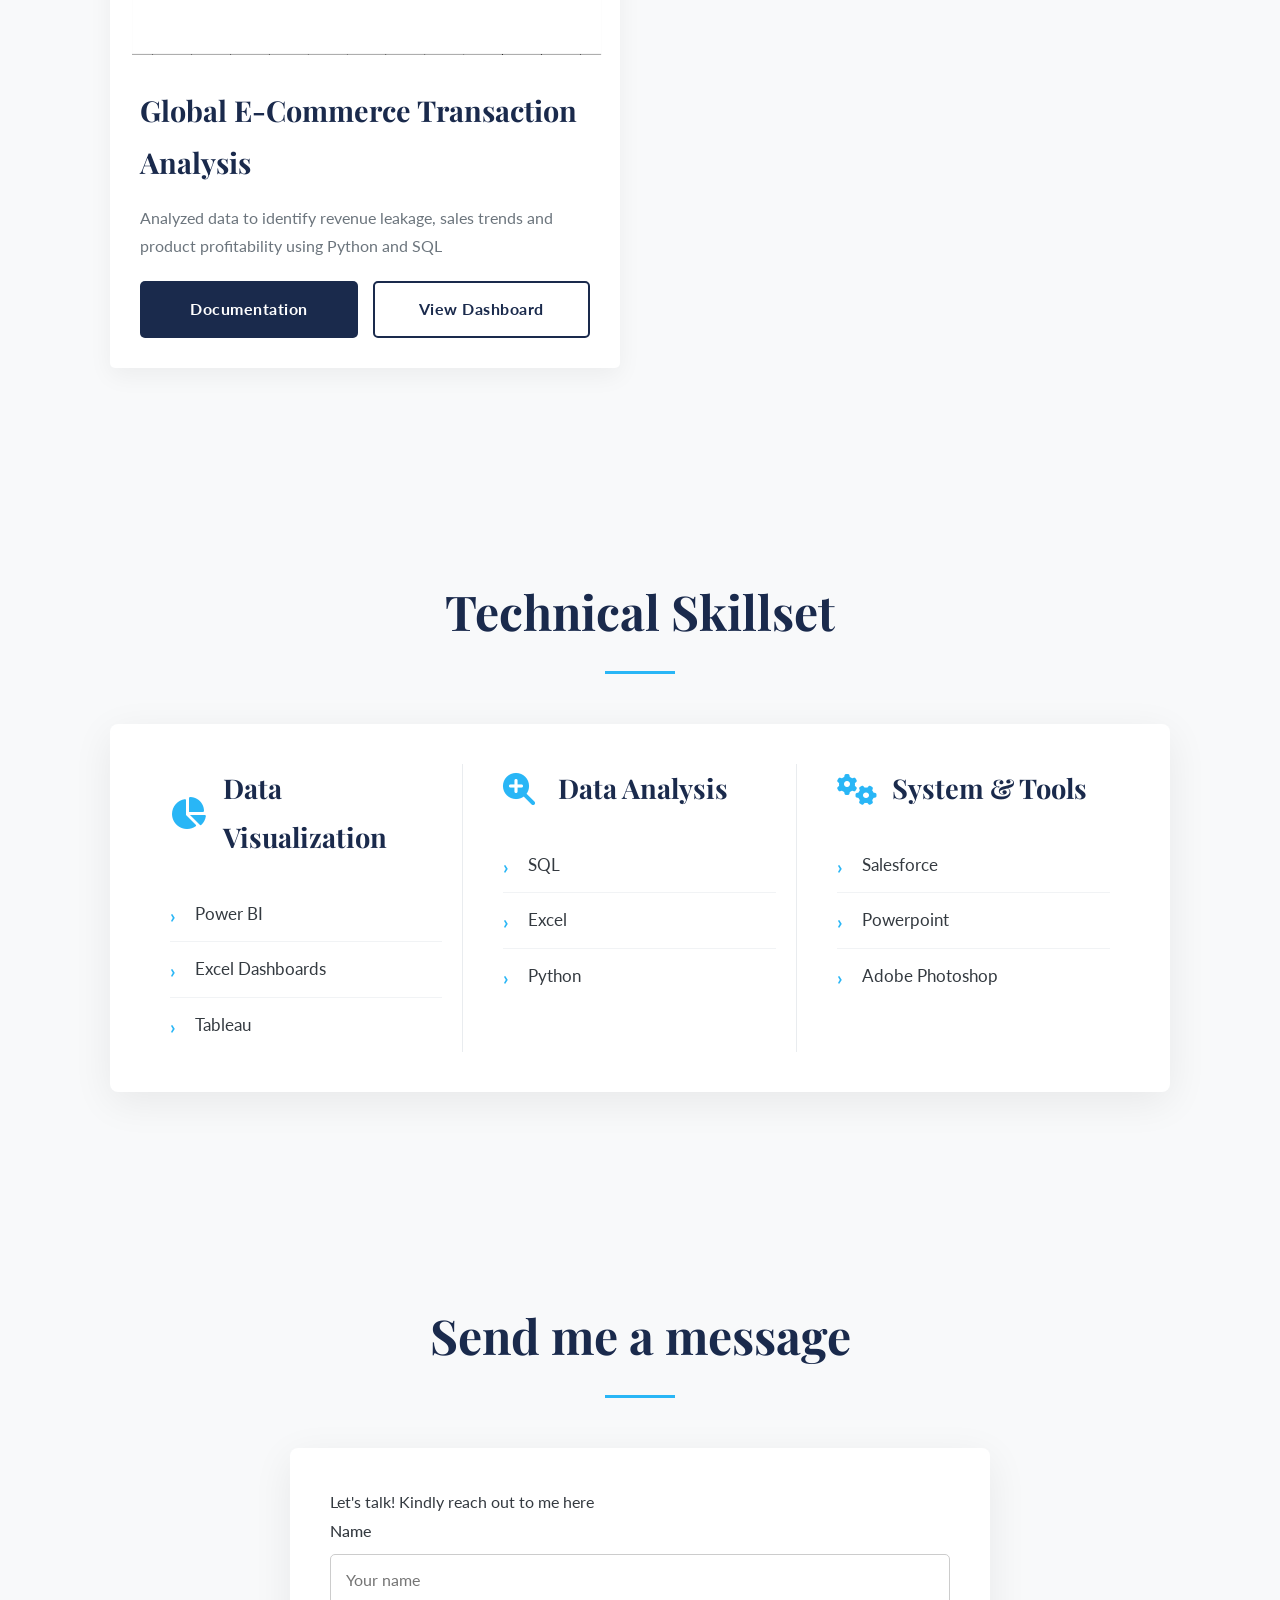
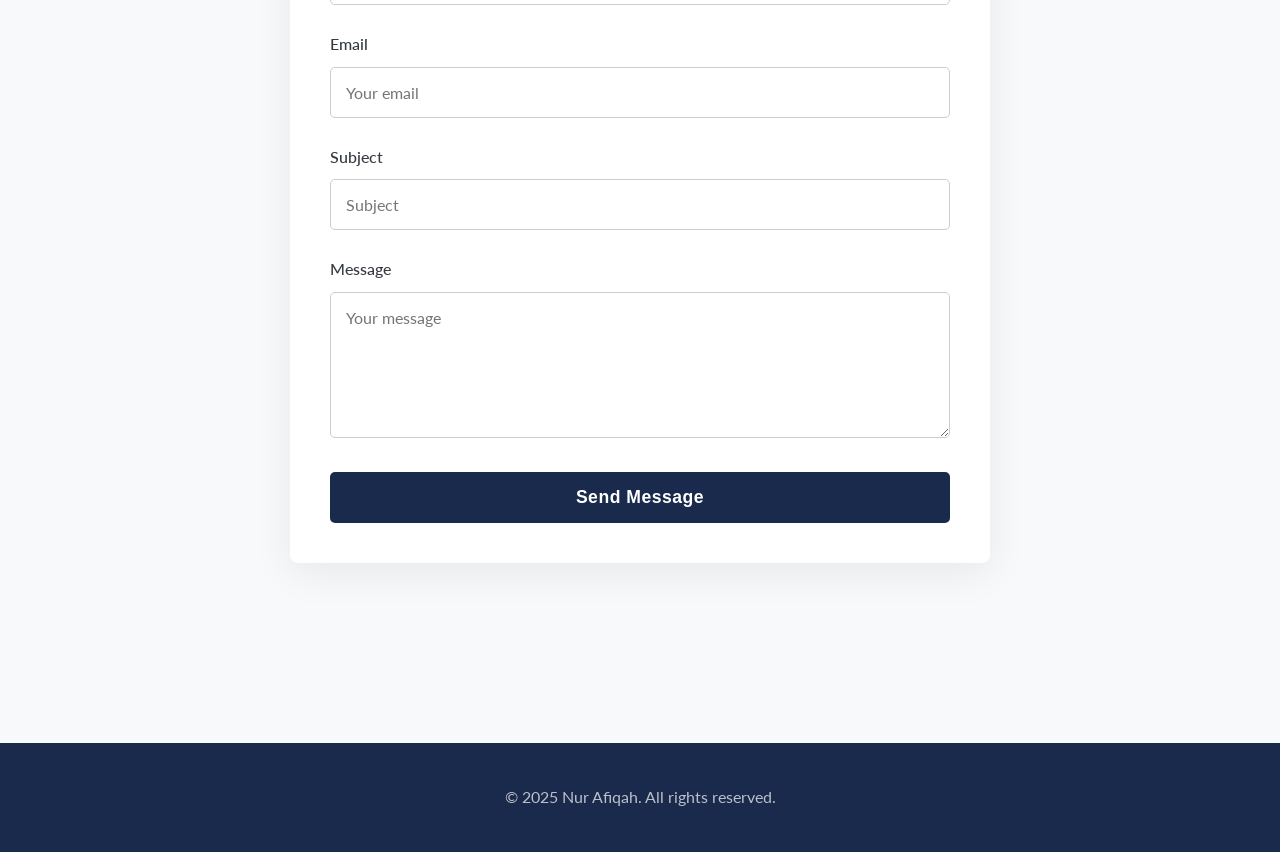
==== commit c9abbee4: "Fix punctuation and formatting in index.html" ====
--- a/index.html
+++ b/index.html
@@ -62,7 +62,7 @@
             <div class="about-text">
                 <!--💡UPDATE: Write your own 'About Me' text here-->
                 <p>I'm Afiqah, a Seoul based business analyst with an MBA in AI & Business Analytics from Sungkyunkwan University. I have hands on experience in business development at Delivery Hero across 5 APAC markets.</p>
-<p style="margin-top:0.75rem">I work at the intersection of data, strategy, and cross cultural communication. Fluent in Malay, English, Korean, with a native understanding of Southeast Asian markets.</p>
+<p style="margin-top:0.75rem">I work at the intersection of data, strategy and cross cultural communication. Fluent in Malay, English, Korean, with a native understanding of Southeast Asian markets.</p>
             </div>
         </div>
     </div>
@@ -82,7 +82,7 @@
   </div>
   <h3 style="font-size:22px;font-weight:700;color:#1A2A4C;margin-bottom:4px;line-height:1.3;font-family:'Playfair Display',serif">Korea's Invisible Customer</h3>
   <p style="font-size:13px;color:#1a1a1a;margin-bottom:1rem">한국의 보이지 않는 고객 · Olive Young 인바운드 관광객 전략 분석</p>
-  <p style="font-size:14px;color:#1a1a1a;line-height:1.6;margin-bottom:1.25rem;max-width:580px">How Olive Young is losing recurring global revenue from inbound tourists it already won in store and the data backed strategy to fix it. Includes SQL funnel analysis, demand forecasting, user stories, and a full business case.</p>
+  <p style="font-size:14px;color:#1a1a1a;line-height:1.6;margin-bottom:1.25rem;max-width:580px">How Olive Young is losing recurring global revenue from inbound tourists it already won in store and the data backed strategy to fix it. Includes SQL funnel analysis, demand forecasting, user stories and a full business case.</p>
   <div style="display:grid;grid-template-columns:repeat(3,160px);gap:1rem;margin-bottom:1.5rem">
     <div style="border:2px solid #7f1d1d;border-radius:8px;padding:10px 14px;background:rgba(127,29,29,0.05)">
       <div style="font-size:20px;font-weight:700;color:#1a1a1a">₩5.6B</div>
@@ -116,7 +116,7 @@
     
     <div class="project-card-content">
         <h3>Customer Behavior Analysis</h3>
-        <p>Comprehensive analysis of retail shopping patterns using PostgreSQL and Python, and Power BI for interactive visualization.</p>
+        <p>Comprehensive analysis of retail shopping patterns using PostgreSQL and Python and Power BI for interactive visualization.</p>
         
         <div class="project-buttons">
             <a href="https://github.com/nafiqahwork/Understanding-Customer-Behaviour-.git" target="_blank" class="btn">Documentation</a>
@@ -160,7 +160,7 @@
                 <img src="assets/images/AI ML Taxi.png" alt="Project AIML NYC Taxi Preview">
                 <div class="project-card-content">
                     <h3>AI-Driven Congestion Pricing Analysis for NYC Taxi System</h3>
-                    <p>Built machine learning models to analyze NYC taxi trip data and design dynamic congestion surcharge policies using Python, Scikit-learn, and clustering techniques</p>
+                    <p>Built machine learning models to analyze NYC taxi trip data and design dynamic congestion surcharge policies using Python, Scikit-learn and clustering techniques</p>
                     <div class="project-buttons">
                         <a href="https://github.com/nafiqahwork/AI-solution-for-NYC-Taxi-Decision-Framework.git" target="_blank" class="btn">Documentation</a>
                         <a href="https://colab.research.google.com/drive/1_mfcKAX3jCiQFtGrkt9GJlKp9XXo-23o?usp=share_link" target="_blank" class="btn btn-secondary">View Dashboard</a>
@@ -173,7 +173,7 @@
                 <img src="assets/images/Global Transactions.png" alt="Project E-Commerce Transaction Preview">
                 <div class="project-card-content">
                     <h3>Global E-Commerce Transaction Analysis</h3>
-                    <p>Analyzed data to identify revenue leakage, sales trends, and product profitability using Python and SQL</p>
+                    <p>Analyzed data to identify revenue leakage, sales trends and product profitability using Python and SQL</p>
                     <div class="project-buttons">
                         <a href="https://github.com/nafiqahwork/Retail-Data-Project.git" target="_blank" class="btn">Documentation</a>
                         <a href="https://drive.google.com/file/d/13-FQVC4cneCCB56Gt06A6M1Y3qcCjPHU/view?usp=sharing" target="_blank" class="btn btn-secondary">View Dashboard</a>
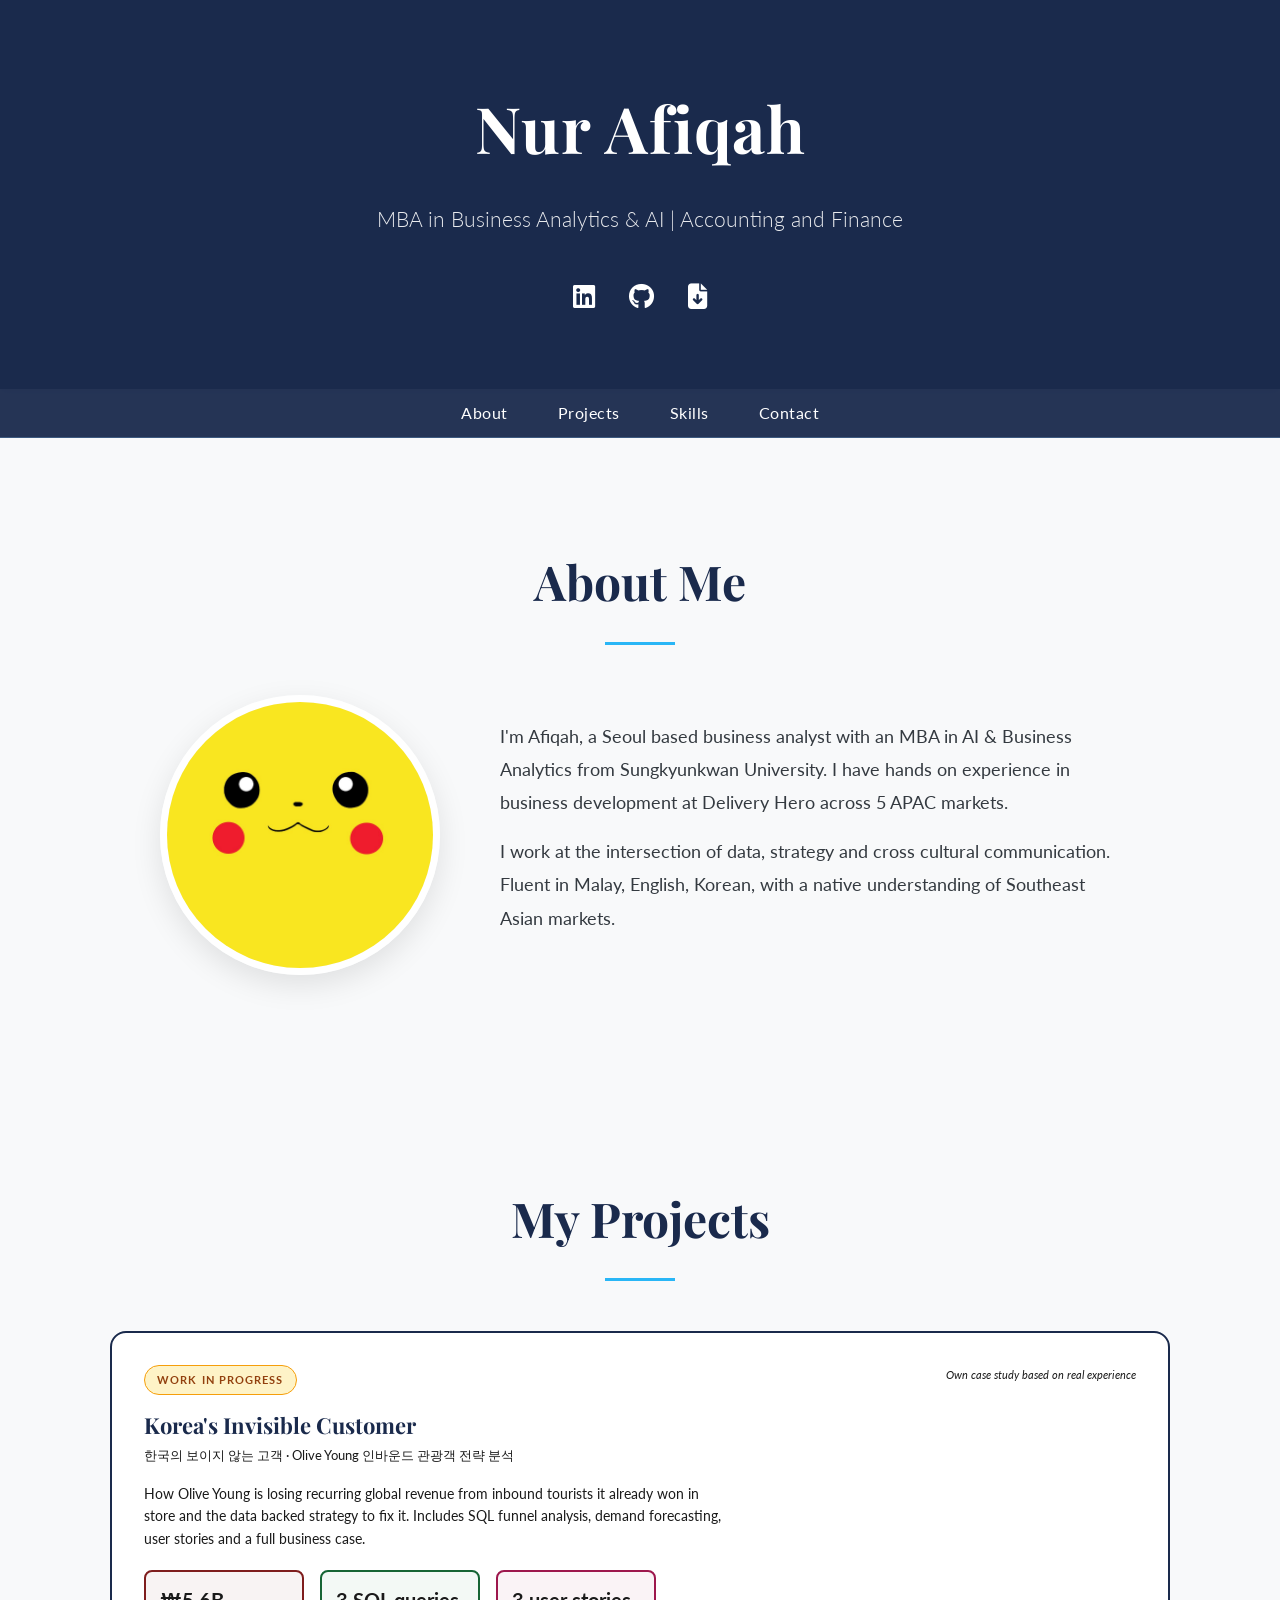
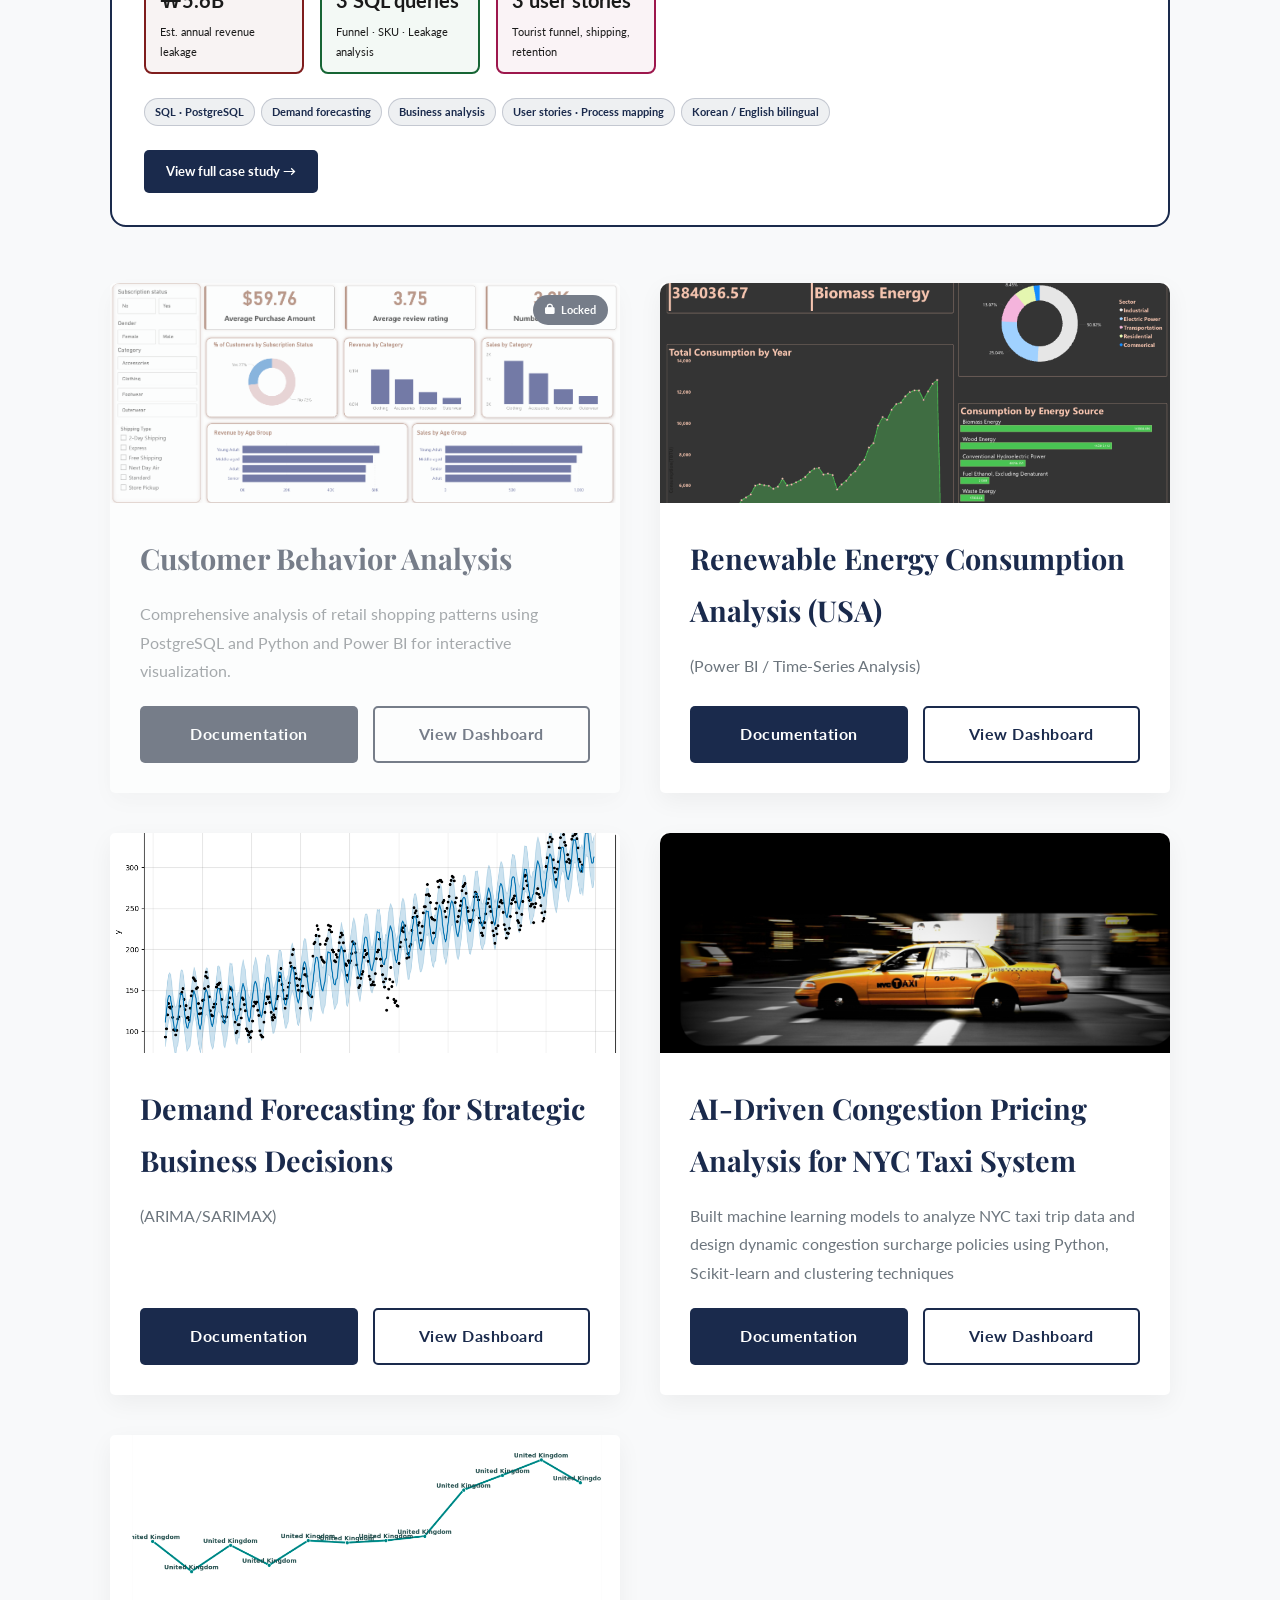
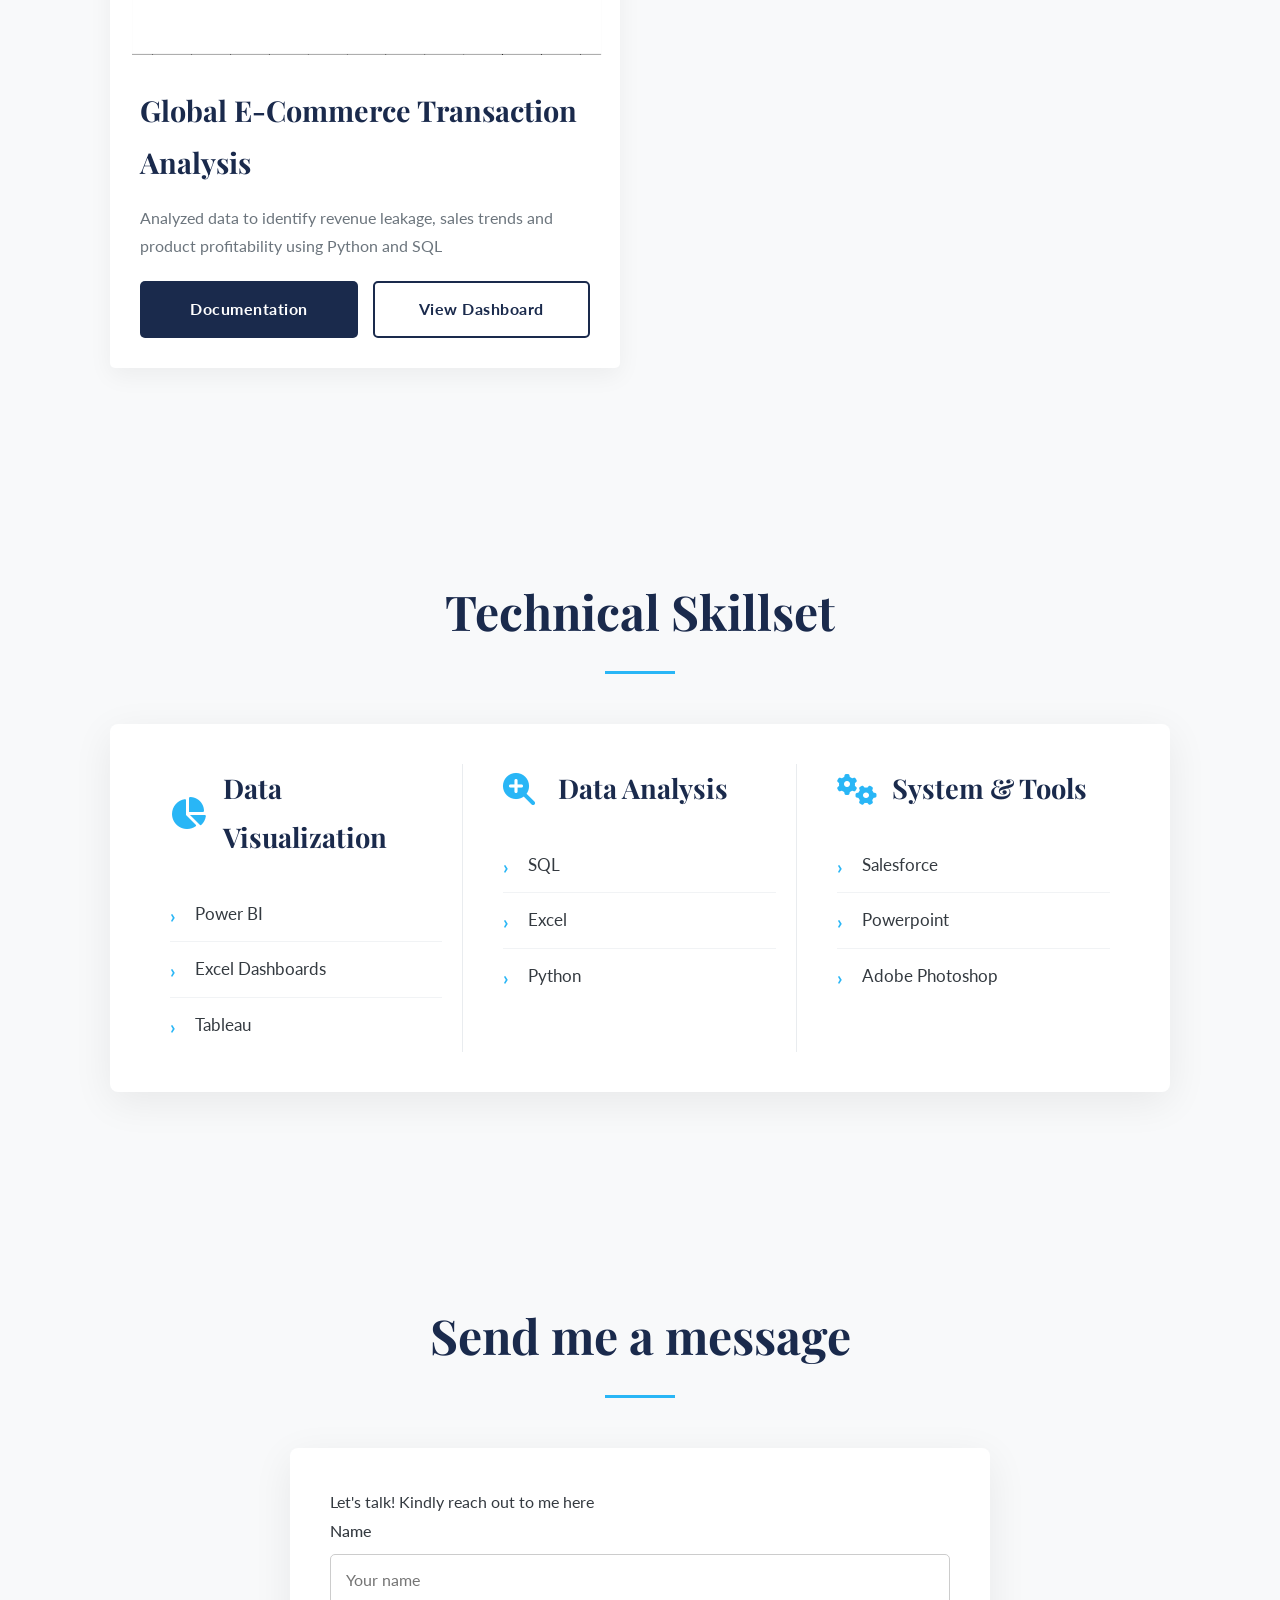
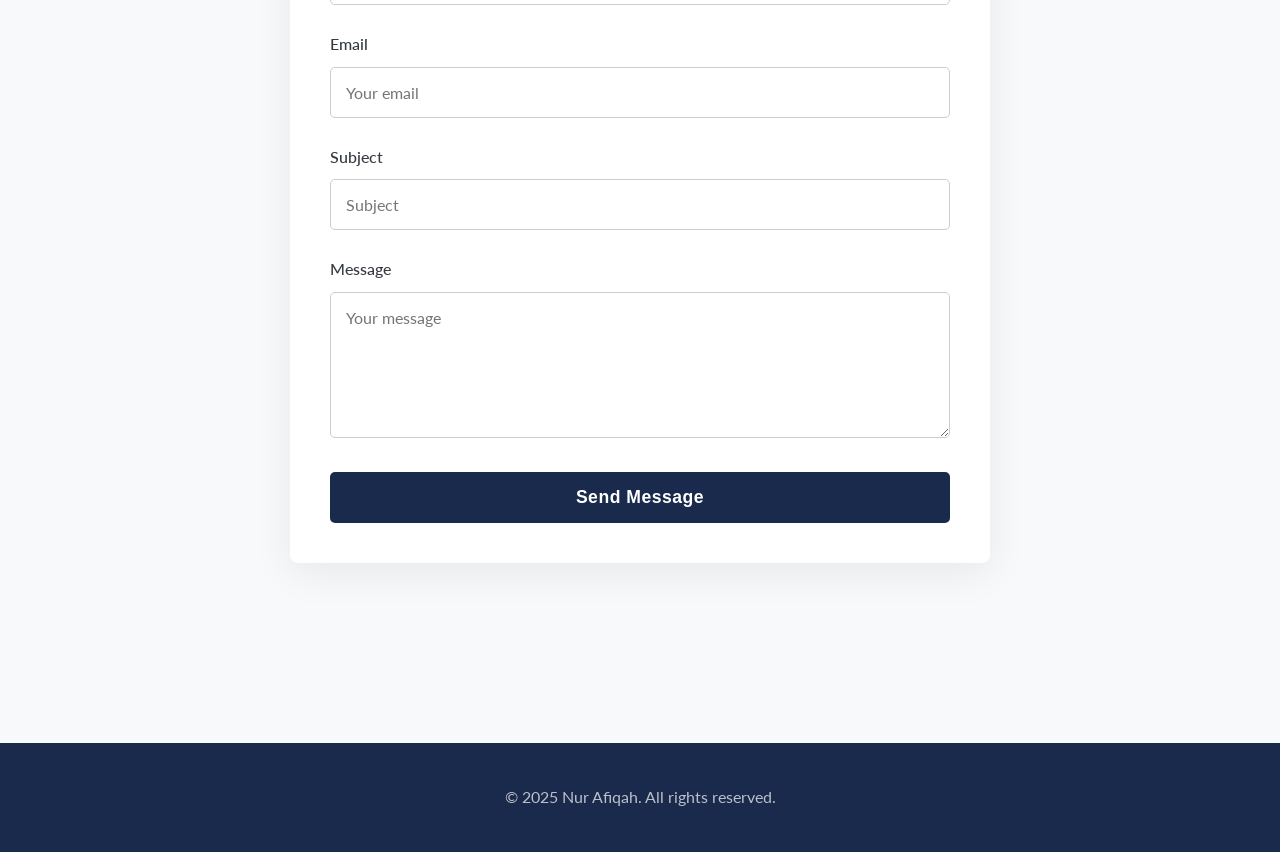
==== commit 233e2f49: "Lock Project 1 card and update buttons" ====
--- a/index.html
+++ b/index.html
@@ -110,17 +110,22 @@
 
     
             <!--💡UPDATE: Replace this with your own project. Add as many as you like!-->
-            <!-- Project 1 -->
-          <div class="project-card">
+            <!-- Project 1 (LOCKED) -->
+<div class="project-card" style="position:relative;opacity:0.6;pointer-events:none;filter:grayscale(0.4)">
+    <!-- Lock badge -->
+    <div style="position:absolute;top:12px;right:12px;z-index:2;background:#1A2A4C;color:#fff;font-size:11px;font-weight:700;padding:5px 12px;border-radius:20px;display:flex;align-items:center;gap:6px;pointer-events:auto">
+        <i class="fas fa-lock"></i> Locked
+    </div>
+
     <img src="assets/images/Customer Behavior Dashboard.png" alt="Customer Behavior Dashboard Preview">
-    
+
     <div class="project-card-content">
         <h3>Customer Behavior Analysis</h3>
         <p>Comprehensive analysis of retail shopping patterns using PostgreSQL and Python and Power BI for interactive visualization.</p>
-        
+
         <div class="project-buttons">
-            <a href="https://github.com/nafiqahwork/Understanding-Customer-Behaviour-.git" target="_blank" class="btn">Documentation</a>
-            <a href="https://app.powerbi.com/view?r=eyJrIjoiOTI3MTNlYjQtZGI2My00OGU4LTllNTktOTM4MTkzZjEzNjhhIiwidCI6Ijg4ZDQ0NWU1LWU5YjAtNGNkMy04MTVmLTQwZjhhMzAwOWI0MiIsImMiOjEwfQ%3D%3D" target="_blank" class= "btn btn-secondary">View Dashboard</a>
+            <a href="#" class="btn" aria-disabled="true">Documentation</a>
+            <a href="#" class="btn btn-secondary" aria-disabled="true">View Dashboard</a>
         </div>
     </div>
 </div>
